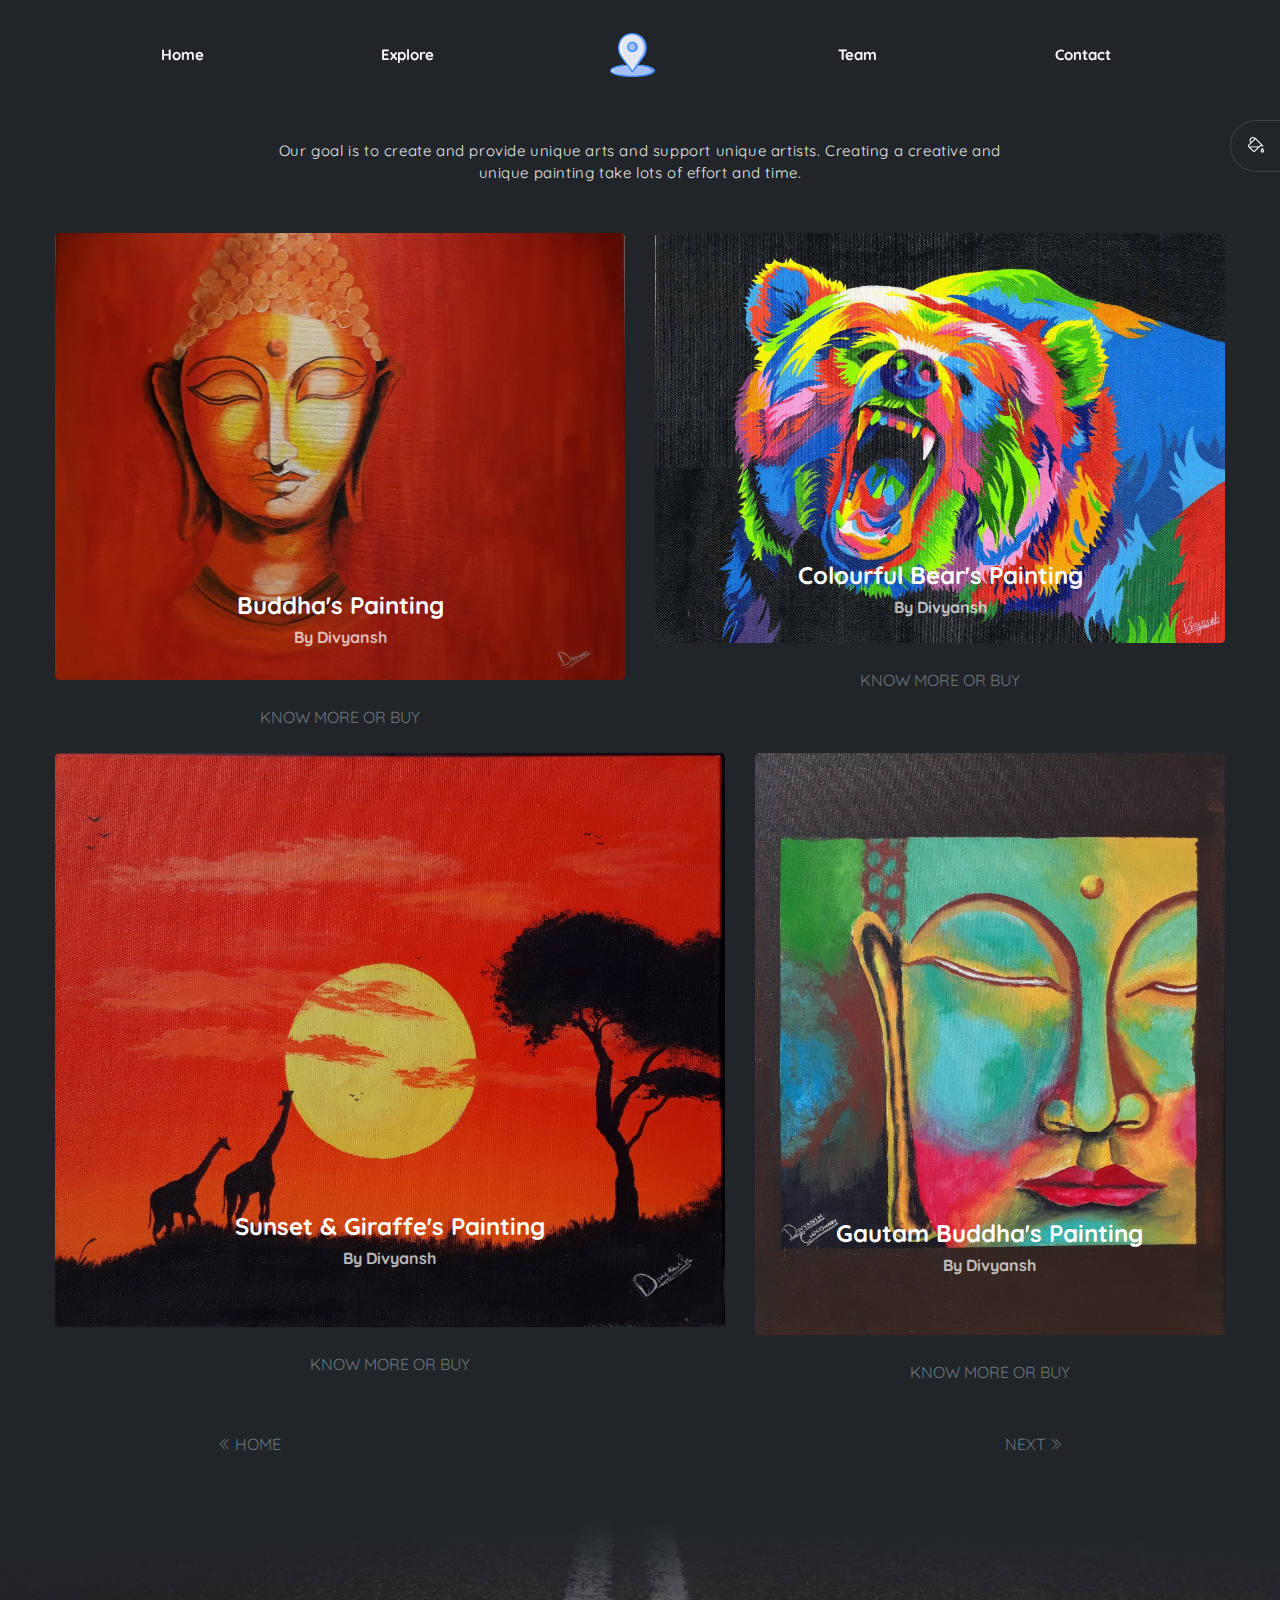
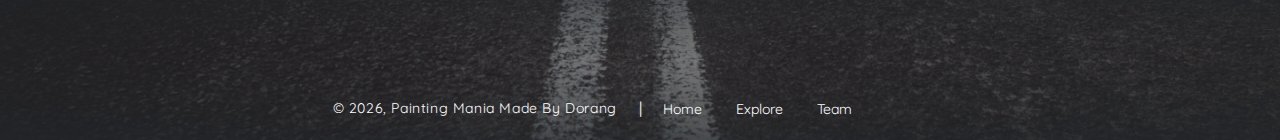
==== paintings/1/index.html @ 94b8e5fb "added paintings" ====
<!DOCTYPE html>
<html lang="en">
<head>
	<meta charset="utf-8">
    <meta name="viewport" content="width=device-width, initial-scale=1, shrink-to-fit=no">
    <meta name="description" content="Painting Mania - Get a different perspective of the world with our paintings.">
    <meta name="author" content="Painting Mania">
    <title>Painting Mania | Home</title>
    <!-- font icons -->
    <link rel="stylesheet" href="/assets/vendors/themify-icons/css/themify-icons.css">

    <!-- Bootstrap + style main styles -->
	<link rel="stylesheet" href="/assets/css/style.css">

</head>
<body data-spy="scroll" data-target=".navbar" data-offset="40" id="home" class="dark-theme">
    
    <!-- page navbar -->
    <nav class="page-navbar" data-spy="affix" data-offset-top="10">
        <ul class="nav-navbar container">
            <li class="nav-item"><a href="/" class="nav-link">Home</a></li>
            <li class="nav-item"><a href="/#explore" class="nav-link">Explore</a></li>
            <li class="nav-item"><a href="https://goo.gl/maps/f38PdqcJ7rp5qx7WA" target="blank" class="nav-link"><img src="/assets/imgs/placeholder.svg" alt="Our Office Location"></a></li>
            <li class="nav-item"><a href="/#team" class="nav-link">Team</a></li>
            <li class="nav-item"><a href="/#contact" class="nav-link">Contact</a></li>
        </ul>
    </nav><!-- end of page navbar -->

    <div class="theme-selector">
        <a href="javascript:void(0)" class="spinner">
            <i class="ti-paint-bucket"></i>
        </a>
        <div class="body">
            <a href="javascript:void(0)" class="light"></a>
            <a href="javascript:void(0)" class="dark"></a>
        </div>
    </div>  

    <!-- page container -->
    <div class="container page-container">
        <div class="col-md-10 col-lg-8 m-auto">
            <h6 class="title mb-4" id="explore" style="margin-top: 10vh;"></h6>
            <p class="mb-5">
                Our goal is to create and provide unique arts and support unique artists. 
                Creating a creative and unique painting take lots of effort and time.
            </p>
        </div>  

        <!-- row -->
        <div class="row mb-4">

            <div class="row mb-4">
                <div class="col-md-6">
                    <a href="javascript:void(0)" class="overlay-img">
                        <img src="/assets/imgs/img-1.jpg" alt="Buddha's painting">  
                        <div class="overlay"></div> 
                        <div class="des">
                            <h1 class="title">Buddha's Painting</h1>
                            <h6 class="subtitle">By Divyansh</p>
                            <p>
                                SIZE: 30 X 24 INCHES <br/>
                                PAINTED ON: CANVAS <br/>
                                PRICE: RS. 10,000 <br/> <br/>
                                Click to the link under the image to buy or know more about this painting on whatsapp. Id of the paintng is "000001". 
                            </p>
                        </div>          
                    </a>
                    <a href="https://wa.me/917999004229?text=Hello%20Painting%20Mania,%20I%20want%20to%20buy%20a%20painting%20with%20the%20id:%20'000001'." target="blank">KNOW MORE OR BUY</a>
                </div>
                <div class="col-md-6">
                    <a href="javascript:void(0)" class="overlay-img">
                        <img src="/assets/painting/17x12.5_inches_colourful_bear_5000.jpg" alt="Colourful Bear's Painting">  
                        <div class="overlay"></div> 
                        <div class="des">
                            <h1 class="title">Colourful Bear's Painting</h1>
                            <h6 class="subtitle">By Divyansh</p>
                            <p>
                                SIZE: 17 X 12.5 INCHES <br/>
                                PAINTED ON: CANVAS <br/>
                                PRICE: RS. 9,000 <br/> <br/>
                                Click to the link under the image to buy or know more about this painting on whatsapp. Id of the paintng is "000004". 
                            </p>
                        </div>          
                    </a>
                    <a href="https://wa.me/917999004229?text=Hello%20Painting%20Mania,%20I%20want%20to%20buy%20a%20painting%20with%20the%20id:%20'000004'." target="blank">KNOW MORE OR BUY</a>
                </div>
            </div>

            <div class="row mb-4">
                <div class="col-md-7">
                    <a href="javascript:void(0)" class="overlay-img">
                        <img src="/assets/painting/12x14_inches_sunset_with_giraffe_2000.jpg" alt="Sunset & Giraffe's painting">  
                        <div class="overlay"></div> 
                        <div class="des">
                            <h1 class="title">Sunset & Giraffe's Painting</h1>
                            <h6 class="subtitle">By Divyansh</p>
                            <p>
                                SIZE: 12 X 14 INCHES <br/>
                                PAINTED ON: CANVAS <br/>
                                PRICE: RS. 5,000 <br/> <br/>
                                Click to the link under the image to buy or know more about this painting on whatsapp. Id of the paintng is "000005". 
                            </p>
                        </div>          
                    </a>
                    <a href="https://wa.me/917999004229?text=Hello%20Painting%20Mania,%20I%20want%20to%20buy%20a%20painting%20with%20the%20id:%20'000005'." target="blank">KNOW MORE OR BUY</a>
                </div>
                <div class="col-md-5">
                    <a href="javascript:void(0)" class="overlay-img">
                        <img src="/assets/painting/18x24_inches_Gautam_Buddha_4500.jpg" alt="Gautam Buddha's Painting">  
                        <div class="overlay"></div> 
                        <div class="des">
                            <h1 class="title">Gautam Buddha's Painting</h1>
                            <h6 class="subtitle">By Divyansh</p>
                            <p>
                                SIZE: 18 X 24 INCHES <br/>
                                PAINTED ON: CANVAS <br/>
                                PRICE: RS. 9,000 <br/> <br/>
                                Click to the link under the image to buy or know more about this painting on whatsapp. Id of the paintng is "000006". 
                            </p>
                        </div>          
                    </a>
                    <a href="https://wa.me/917999004229?text=Hello%20Painting%20Mania,%20I%20want%20to%20buy%20a%20painting%20with%20the%20id:%20'000006'." target="blank">KNOW MORE OR BUY</a>
                </div>
            </div>
            
           

        </div><!-- end of row -->

        <a href="/" style="margin-right: 40vh;"><i class="ti-angle-double-left angle"></i> HOME</a>
        <a href="/paintings/2" style="margin-left: 40vh;">NEXT <i class="ti-angle-double-right angle"></i></a>

    </div> <!-- end of page container -->

    <!--footer & pre footer -->
    <div class="contact-section" id="contact">
        <div class="overlay"></div>
        <!-- container -->
        <div class="container">
            <!-- footer -->
            <footer class="footer">
                <p class="infos">&copy; <script>document.write(new Date().getFullYear())</script>, Painting Mania Made By Dorang</p>       
                <span>|</span>  
                <div class="links">
                    <a href="/">Home</a>
                    <a href="#explore">Explore</a>
                    <a href="#team">Team</a>
                </div>
            </footer><!-- end of footer -->

        </div><!-- end of container -->
    </div><!-- end of pre footer -->

    <!-- core  -->
    <script src="/assets/vendors/jquery/jquery-3.4.1.js"></script>
    <script src="/assets/vendors/bootstrap/bootstrap.bundle.js"></script>

    <!-- bootstrap affix -->
    <script src="/assets/vendors/bootstrap/bootstrap.affix.js"></script>

    <!-- script js -->
    <script src="/assets/js/script.js"></script>

</body>
</html>
---- assets/vendors/themify-icons/css/themify-icons.css ----
@font-face {
	font-family: 'themify';
	src:url("../fonts/themify.eot?-fvbane");
	src:url("../fonts/themify.eot?#iefix-fvbane") format("embedded-opentype"),
		url("../fonts/themify.woff?-fvbane") format("woff"),
		url("../fonts/themify.ttf?-fvbane") format("truetype"),
		url("../fonts/themify.svg?-fvbane#themify") format("svg");
	font-weight: normal;
	font-style: normal;
}

[class^="ti-"], [class*=" ti-"] {
	font-family: 'themify';
	speak: none;
	font-style: normal;
	font-weight: normal;
	font-variant: normal;
	text-transform: none;
	line-height: 1;

	/* Better Font Rendering =========== */
	-webkit-font-smoothing: antialiased;
	-moz-osx-font-smoothing: grayscale;
}

.ti-wand:before {
	content: "\e600";
}
.ti-volume:before {
	content: "\e601";
}
.ti-user:before {
	content: "\e602";
}
.ti-unlock:before {
	content: "\e603";
}
.ti-unlink:before {
	content: "\e604";
}
.ti-trash:before {
	content: "\e605";
}
.ti-thought:before {
	content: "\e606";
}
.ti-target:before {
	content: "\e607";
}
.ti-tag:before {
	content: "\e608";
}
.ti-tablet:before {
	content: "\e609";
}
.ti-star:before {
	content: "\e60a";
}
.ti-spray:before {
	content: "\e60b";
}
.ti-signal:before {
	content: "\e60c";
}
.ti-shopping-cart:before {
	content: "\e60d";
}
.ti-shopping-cart-full:before {
	content: "\e60e";
}
.ti-settings:before {
	content: "\e60f";
}
.ti-search:before {
	content: "\e610";
}
.ti-zoom-in:before {
	content: "\e611";
}
.ti-zoom-out:before {
	content: "\e612";
}
.ti-cut:before {
	content: "\e613";
}
.ti-ruler:before {
	content: "\e614";
}
.ti-ruler-pencil:before {
	content: "\e615";
}
.ti-ruler-alt:before {
	content: "\e616";
}
.ti-bookmark:before {
	content: "\e617";
}
.ti-bookmark-alt:before {
	content: "\e618";
}
.ti-reload:before {
	content: "\e619";
}
.ti-plus:before {
	content: "\e61a";
}
.ti-pin:before {
	content: "\e61b";
}
.ti-pencil:before {
	content: "\e61c";
}
.ti-pencil-alt:before {
	content: "\e61d";
}
.ti-paint-roller:before {
	content: "\e61e";
}
.ti-paint-bucket:before {
	content: "\e61f";
}
.ti-na:before {
	content: "\e620";
}
.ti-mobile:before {
	content: "\e621";
}
.ti-minus:before {
	content: "\e622";
}
.ti-medall:before {
	content: "\e623";
}
.ti-medall-alt:before {
	content: "\e624";
}
.ti-marker:before {
	content: "\e625";
}
.ti-marker-alt:before {
	content: "\e626";
}
.ti-arrow-up:before {
	content: "\e627";
}
.ti-arrow-right:before {
	content: "\e628";
}
.ti-arrow-left:before {
	content: "\e629";
}
.ti-arrow-down:before {
	content: "\e62a";
}
.ti-lock:before {
	content: "\e62b";
}
.ti-location-arrow:before {
	content: "\e62c";
}
.ti-link:before {
	content: "\e62d";
}
.ti-layout:before {
	content: "\e62e";
}
.ti-layers:before {
	content: "\e62f";
}
.ti-layers-alt:before {
	content: "\e630";
}
.ti-key:before {
	content: "\e631";
}
.ti-import:before {
	content: "\e632";
}
.ti-image:before {
	content: "\e633";
}
.ti-heart:before {
	content: "\e634";
}
.ti-heart-broken:before {
	content: "\e635";
}
.ti-hand-stop:before {
	content: "\e636";
}
.ti-hand-open:before {
	content: "\e637";
}
.ti-hand-drag:before {
	content: "\e638";
}
.ti-folder:before {
	content: "\e639";
}
.ti-flag:before {
	content: "\e63a";
}
.ti-flag-alt:before {
	content: "\e63b";
}
.ti-flag-alt-2:before {
	content: "\e63c";
}
.ti-eye:before {
	content: "\e63d";
}
.ti-export:before {
	content: "\e63e";
}
.ti-exchange-vertical:before {
	content: "\e63f";
}
.ti-desktop:before {
	content: "\e640";
}
.ti-cup:before {
	content: "\e641";
}
.ti-crown:before {
	content: "\e642";
}
.ti-comments:before {
	content: "\e643";
}
.ti-comment:before {
	content: "\e644";
}
.ti-comment-alt:before {
	content: "\e645";
}
.ti-close:before {
	content: "\e646";
}
.ti-clip:before {
	content: "\e647";
}
.ti-angle-up:before {
	content: "\e648";
}
.ti-angle-right:before {
	content: "\e649";
}
.ti-angle-left:before {
	content: "\e64a";
}
.ti-angle-down:before {
	content: "\e64b";
}
.ti-check:before {
	content: "\e64c";
}
.ti-check-box:before {
	content: "\e64d";
}
.ti-camera:before {
	content: "\e64e";
}
.ti-announcement:before {
	content: "\e64f";
}
.ti-brush:before {
	content: "\e650";
}
.ti-briefcase:before {
	content: "\e651";
}
.ti-bolt:before {
	content: "\e652";
}
.ti-bolt-alt:before {
	content: "\e653";
}
.ti-blackboard:before {
	content: "\e654";
}
.ti-bag:before {
	content: "\e655";
}
.ti-move:before {
	content: "\e656";
}
.ti-arrows-vertical:before {
	content: "\e657";
}
.ti-arrows-horizontal:before {
	content: "\e658";
}
.ti-fullscreen:before {
	content: "\e659";
}
.ti-arrow-top-right:before {
	content: "\e65a";
}
.ti-arrow-top-left:before {
	content: "\e65b";
}
.ti-arrow-circle-up:before {
	content: "\e65c";
}
.ti-arrow-circle-right:before {
	content: "\e65d";
}
.ti-arrow-circle-left:before {
	content: "\e65e";
}
.ti-arrow-circle-down:before {
	content: "\e65f";
}
.ti-angle-double-up:before {
	content: "\e660";
}
.ti-angle-double-right:before {
	content: "\e661";
}
.ti-angle-double-left:before {
	content: "\e662";
}
.ti-angle-double-down:before {
	content: "\e663";
}
.ti-zip:before {
	content: "\e664";
}
.ti-world:before {
	content: "\e665";
}
.ti-wheelchair:before {
	content: "\e666";
}
.ti-view-list:before {
	content: "\e667";
}
.ti-view-list-alt:before {
	content: "\e668";
}
.ti-view-grid:before {
	content: "\e669";
}
.ti-uppercase:before {
	content: "\e66a";
}
.ti-upload:before {
	content: "\e66b";
}
.ti-underline:before {
	content: "\e66c";
}
.ti-truck:before {
	content: "\e66d";
}
.ti-timer:before {
	content: "\e66e";
}
.ti-ticket:before {
	content: "\e66f";
}
.ti-thumb-up:before {
	content: "\e670";
}
.ti-thumb-down:before {
	content: "\e671";
}
.ti-text:before {
	content: "\e672";
}
.ti-stats-up:before {
	content: "\e673";
}
.ti-stats-down:before {
	content: "\e674";
}
.ti-split-v:before {
	content: "\e675";
}
.ti-split-h:before {
	content: "\e676";
}
.ti-smallcap:before {
	content: "\e677";
}
.ti-shine:before {
	content: "\e678";
}
.ti-shift-right:before {
	content: "\e679";
}
.ti-shift-left:before {
	content: "\e67a";
}
.ti-shield:before {
	content: "\e67b";
}
.ti-notepad:before {
	content: "\e67c";
}
.ti-server:before {
	content: "\e67d";
}
.ti-quote-right:before {
	content: "\e67e";
}
.ti-quote-left:before {
	content: "\e67f";
}
.ti-pulse:before {
	content: "\e680";
}
.ti-printer:before {
	content: "\e681";
}
.ti-power-off:before {
	content: "\e682";
}
.ti-plug:before {
	content: "\e683";
}
.ti-pie-chart:before {
	content: "\e684";
}
.ti-paragraph:before {
	content: "\e685";
}
.ti-panel:before {
	content: "\e686";
}
.ti-package:before {
	content: "\e687";
}
.ti-music:before {
	content: "\e688";
}
.ti-music-alt:before {
	content: "\e689";
}
.ti-mouse:before {
	content: "\e68a";
}
.ti-mouse-alt:before {
	content: "\e68b";
}
.ti-money:before {
	content: "\e68c";
}
.ti-microphone:before {
	content: "\e68d";
}
.ti-menu:before {
	content: "\e68e";
}
.ti-menu-alt:before {
	content: "\e68f";
}
.ti-map:before {
	content: "\e690";
}
.ti-map-alt:before {
	content: "\e691";
}
.ti-loop:before {
	content: "\e692";
}
.ti-location-pin:before {
	content: "\e693";
}
.ti-list:before {
	content: "\e694";
}
.ti-light-bulb:before {
	content: "\e695";
}
.ti-Italic:before {
	content: "\e696";
}
.ti-info:before {
	content: "\e697";
}
.ti-infinite:before {
	content: "\e698";
}
.ti-id-badge:before {
	content: "\e699";
}
.ti-hummer:before {
	content: "\e69a";
}
.ti-home:before {
	content: "\e69b";
}
.ti-help:before {
	content: "\e69c";
}
.ti-headphone:before {
	content: "\e69d";
}
.ti-harddrives:before {
	content: "\e69e";
}
.ti-harddrive:before {
	content: "\e69f";
}
.ti-gift:before {
	content: "\e6a0";
}
.ti-game:before {
	content: "\e6a1";
}
.ti-filter:before {
	content: "\e6a2";
}
.ti-files:before {
	content: "\e6a3";
}
.ti-file:before {
	content: "\e6a4";
}
.ti-eraser:before {
	content: "\e6a5";
}
.ti-envelope:before {
	content: "\e6a6";
}
.ti-download:before {
	content: "\e6a7";
}
.ti-direction:before {
	content: "\e6a8";
}
.ti-direction-alt:before {
	content: "\e6a9";
}
.ti-dashboard:before {
	content: "\e6aa";
}
.ti-control-stop:before {
	content: "\e6ab";
}
.ti-control-shuffle:before {
	content: "\e6ac";
}
.ti-control-play:before {
	content: "\e6ad";
}
.ti-control-pause:before {
	content: "\e6ae";
}
.ti-control-forward:before {
	content: "\e6af";
}
.ti-control-backward:before {
	content: "\e6b0";
}
.ti-cloud:before {
	content: "\e6b1";
}
.ti-cloud-up:before {
	content: "\e6b2";
}
.ti-cloud-down:before {
	content: "\e6b3";
}
.ti-clipboard:before {
	content: "\e6b4";
}
.ti-car:before {
	content: "\e6b5";
}
.ti-calendar:before {
	content: "\e6b6";
}
.ti-book:before {
	content: "\e6b7";
}
.ti-bell:before {
	content: "\e6b8";
}
.ti-basketball:before {
	content: "\e6b9";
}
.ti-bar-chart:before {
	content: "\e6ba";
}
.ti-bar-chart-alt:before {
	content: "\e6bb";
}
.ti-back-right:before {
	content: "\e6bc";
}
.ti-back-left:before {
	content: "\e6bd";
}
.ti-arrows-corner:before {
	content: "\e6be";
}
.ti-archive:before {
	content: "\e6bf";
}
.ti-anchor:before {
	content: "\e6c0";
}
.ti-align-right:before {
	content: "\e6c1";
}
.ti-align-left:before {
	content: "\e6c2";
}
.ti-align-justify:before {
	content: "\e6c3";
}
.ti-align-center:before {
	content: "\e6c4";
}
.ti-alert:before {
	content: "\e6c5";
}
.ti-alarm-clock:before {
	content: "\e6c6";
}
.ti-agenda:before {
	content: "\e6c7";
}
.ti-write:before {
	content: "\e6c8";
}
.ti-window:before {
	content: "\e6c9";
}
.ti-widgetized:before {
	content: "\e6ca";
}
.ti-widget:before {
	content: "\e6cb";
}
.ti-widget-alt:before {
	content: "\e6cc";
}
.ti-wallet:before {
	content: "\e6cd";
}
.ti-video-clapper:before {
	content: "\e6ce";
}
.ti-video-camera:before {
	content: "\e6cf";
}
.ti-vector:before {
	content: "\e6d0";
}
.ti-themify-logo:before {
	content: "\e6d1";
}
.ti-themify-favicon:before {
	content: "\e6d2";
}
.ti-themify-favicon-alt:before {
	content: "\e6d3";
}
.ti-support:before {
	content: "\e6d4";
}
.ti-stamp:before {
	content: "\e6d5";
}
.ti-split-v-alt:before {
	content: "\e6d6";
}
.ti-slice:before {
	content: "\e6d7";
}
.ti-shortcode:before {
	content: "\e6d8";
}
.ti-shift-right-alt:before {
	content: "\e6d9";
}
.ti-shift-left-alt:before {
	content: "\e6da";
}
.ti-ruler-alt-2:before {
	content: "\e6db";
}
.ti-receipt:before {
	content: "\e6dc";
}
.ti-pin2:before {
	content: "\e6dd";
}
.ti-pin-alt:before {
	content: "\e6de";
}
.ti-pencil-alt2:before {
	content: "\e6df";
}
.ti-palette:before {
	content: "\e6e0";
}
.ti-more:before {
	content: "\e6e1";
}
.ti-more-alt:before {
	content: "\e6e2";
}
.ti-microphone-alt:before {
	content: "\e6e3";
}
.ti-magnet:before {
	content: "\e6e4";
}
.ti-line-double:before {
	content: "\e6e5";
}
.ti-line-dotted:before {
	content: "\e6e6";
}
.ti-line-dashed:before {
	content: "\e6e7";
}
.ti-layout-width-full:before {
	content: "\e6e8";
}
.ti-layout-width-default:before {
	content: "\e6e9";
}
.ti-layout-width-default-alt:before {
	content: "\e6ea";
}
.ti-layout-tab:before {
	content: "\e6eb";
}
.ti-layout-tab-window:before {
	content: "\e6ec";
}
.ti-layout-tab-v:before {
	content: "\e6ed";
}
.ti-layout-tab-min:before {
	content: "\e6ee";
}
.ti-layout-slider:before {
	content: "\e6ef";
}
.ti-layout-slider-alt:before {
	content: "\e6f0";
}
.ti-layout-sidebar-right:before {
	content: "\e6f1";
}
.ti-layout-sidebar-none:before {
	content: "\e6f2";
}
.ti-layout-sidebar-left:before {
	content: "\e6f3";
}
.ti-layout-placeholder:before {
	content: "\e6f4";
}
.ti-layout-menu:before {
	content: "\e6f5";
}
.ti-layout-menu-v:before {
	content: "\e6f6";
}
.ti-layout-menu-separated:before {
	content: "\e6f7";
}
.ti-layout-menu-full:before {
	content: "\e6f8";
}
.ti-layout-media-right-alt:before {
	content: "\e6f9";
}
.ti-layout-media-right:before {
	content: "\e6fa";
}
.ti-layout-media-overlay:before {
	content: "\e6fb";
}
.ti-layout-media-overlay-alt:before {
	content: "\e6fc";
}
.ti-layout-media-overlay-alt-2:before {
	content: "\e6fd";
}
.ti-layout-media-left-alt:before {
	content: "\e6fe";
}
.ti-layout-media-left:before {
	content: "\e6ff";
}
.ti-layout-media-center-alt:before {
	content: "\e700";
}
.ti-layout-media-center:before {
	content: "\e701";
}
.ti-layout-list-thumb:before {
	content: "\e702";
}
.ti-layout-list-thumb-alt:before {
	content: "\e703";
}
.ti-layout-list-post:before {
	content: "\e704";
}
.ti-layout-list-large-image:before {
	content: "\e705";
}
.ti-layout-line-solid:before {
	content: "\e706";
}
.ti-layout-grid4:before {
	content: "\e707";
}
.ti-layout-grid3:before {
	content: "\e708";
}
.ti-layout-grid2:before {
	content: "\e709";
}
.ti-layout-grid2-thumb:before {
	content: "\e70a";
}
.ti-layout-cta-right:before {
	content: "\e70b";
}
.ti-layout-cta-left:before {
	content: "\e70c";
}
.ti-layout-cta-center:before {
	content: "\e70d";
}
.ti-layout-cta-btn-right:before {
	content: "\e70e";
}
.ti-layout-cta-btn-left:before {
	content: "\e70f";
}
.ti-layout-column4:before {
	content: "\e710";
}
.ti-layout-column3:before {
	content: "\e711";
}
.ti-layout-column2:before {
	content: "\e712";
}
.ti-layout-accordion-separated:before {
	content: "\e713";
}
.ti-layout-accordion-merged:before {
	content: "\e714";
}
.ti-layout-accordion-list:before {
	content: "\e715";
}
.ti-ink-pen:before {
	content: "\e716";
}
.ti-info-alt:before {
	content: "\e717";
}
.ti-help-alt:before {
	content: "\e718";
}
.ti-headphone-alt:before {
	content: "\e719";
}
.ti-hand-point-up:before {
	content: "\e71a";
}
.ti-hand-point-right:before {
	content: "\e71b";
}
.ti-hand-point-left:before {
	content: "\e71c";
}
.ti-hand-point-down:before {
	content: "\e71d";
}
.ti-gallery:before {
	content: "\e71e";
}
.ti-face-smile:before {
	content: "\e71f";
}
.ti-face-sad:before {
	content: "\e720";
}
.ti-credit-card:before {
	content: "\e721";
}
.ti-control-skip-forward:before {
	content: "\e722";
}
.ti-control-skip-backward:before {
	content: "\e723";
}
.ti-control-record:before {
	content: "\e724";
}
.ti-control-eject:before {
	content: "\e725";
}
.ti-comments-smiley:before {
	content: "\e726";
}
.ti-brush-alt:before {
	content: "\e727";
}
.ti-youtube:before {
	content: "\e728";
}
.ti-vimeo:before {
	content: "\e729";
}
.ti-twitter:before {
	content: "\e72a";
}
.ti-time:before {
	content: "\e72b";
}
.ti-tumblr:before {
	content: "\e72c";
}
.ti-skype:before {
	content: "\e72d";
}
.ti-share:before {
	content: "\e72e";
}
.ti-share-alt:before {
	content: "\e72f";
}
.ti-rocket:before {
	content: "\e730";
}
.ti-pinterest:before {
	content: "\e731";
}
.ti-new-window:before {
	content: "\e732";
}
.ti-microsoft:before {
	content: "\e733";
}
.ti-list-ol:before {
	content: "\e734";
}
.ti-linkedin:before {
	content: "\e735";
}
.ti-layout-sidebar-2:before {
	content: "\e736";
}
.ti-layout-grid4-alt:before {
	content: "\e737";
}
.ti-layout-grid3-alt:before {
	content: "\e738";
}
.ti-layout-grid2-alt:before {
	content: "\e739";
}
.ti-layout-column4-alt:before {
	content: "\e73a";
}
.ti-layout-column3-alt:before {
	content: "\e73b";
}
.ti-layout-column2-alt:before {
	content: "\e73c";
}
.ti-instagram:before {
	content: "\e73d";
}
.ti-google:before {
	content: "\e73e";
}
.ti-github:before {
	content: "\e73f";
}
.ti-flickr:before {
	content: "\e740";
}
.ti-facebook:before {
	content: "\e741";
}
.ti-dropbox:before {
	content: "\e742";
}
.ti-dribbble:before {
	content: "\e743";
}
.ti-apple:before {
	content: "\e744";
}
.ti-android:before {
	content: "\e745";
}
.ti-save:before {
	content: "\e746";
}
.ti-save-alt:before {
	content: "\e747";
}
.ti-yahoo:before {
	content: "\e748";
}
.ti-wordpress:before {
	content: "\e749";
}
.ti-vimeo-alt:before {
	content: "\e74a";
}
.ti-twitter-alt:before {
	content: "\e74b";
}
.ti-tumblr-alt:before {
	content: "\e74c";
}
.ti-trello:before {
	content: "\e74d";
}
.ti-stack-overflow:before {
	content: "\e74e";
}
.ti-soundcloud:before {
	content: "\e74f";
}
.ti-sharethis:before {
	content: "\e750";
}
.ti-sharethis-alt:before {
	content: "\e751";
}
.ti-reddit:before {
	content: "\e752";
}
.ti-pinterest-alt:before {
	content: "\e753";
}
.ti-microsoft-alt:before {
	content: "\e754";
}
.ti-linux:before {
	content: "\e755";
}
.ti-jsfiddle:before {
	content: "\e756";
}
.ti-joomla:before {
	content: "\e757";
}
.ti-html5:before {
	content: "\e758";
}
.ti-flickr-alt:before {
	content: "\e759";
}
.ti-email:before {
	content: "\e75a";
}
.ti-drupal:before {
	content: "\e75b";
}
.ti-dropbox-alt:before {
	content: "\e75c";
}
.ti-css3:before {
	content: "\e75d";
}
.ti-rss:before {
	content: "\e75e";
}
.ti-rss-alt:before {
	content: "\e75f";
}
---- assets/css/style.css ----
@import url("https://fonts.googleapis.com/css?family=Quicksand:300,400,500,700");
:root {
  --blue: #007bff;
  --indigo: #6610f2;
  --purple: #6f42c1;
  --pink: #e83e8c;
  --red: #dc3545;
  --orange: #fd7e14;
  --yellow: #ffc107;
  --green: #28a745;
  --teal: #20c997;
  --cyan: #17a2b8;
  --white: #fff;
  --gray: #6c757d;
  --gray-dark: #343a40;
  --primary: #007bff;
  --secondary: #6c757d;
  --success: #28a745;
  --info: #17a2b8;
  --warning: #ffc107;
  --danger: #dc3545;
  --light: #f8f9fa;
  --dark: #343a40;
  --breakpoint-xs: 0;
  --breakpoint-sm: 576px;
  --breakpoint-md: 768px;
  --breakpoint-lg: 992px;
  --breakpoint-xl: 1200px;
  --font-family-sans-serif: "Quicksand", sans-serif;
  --font-family-monospace: SFMono-Regular, Menlo, Monaco, Consolas, "Liberation Mono", "Courier New", monospace;
}

*,
*::before,
*::after {
  box-sizing: border-box;
  scroll-behavior: smooth;
}

html {
  font-family: sans-serif;
  line-height: 1.15;
  -webkit-text-size-adjust: 100%;
  -webkit-tap-highlight-color: rgba(0, 0, 0, 0);
}

article, aside, figcaption, figure, footer, header, hgroup, main, nav, section {
  display: block;
}

body {
  margin: 0;
  font-family: "Quicksand", sans-serif;
  font-size: 1rem;
  font-weight: 400;
  line-height: 1.5;
  color: #212529;
  text-align: left;
  background-color: #fff;
}

[tabindex="-1"]:focus {
  outline: 0 !important;
}

hr {
  box-sizing: content-box;
  height: 0;
  overflow: visible;
}

h1, h2, h3, h4, h5, h6 {
  margin-top: 0;
  margin-bottom: 0.5rem;
}

p {
  margin-top: 0;
  margin-bottom: 1rem;
}

abbr[title],
abbr[data-original-title] {
  text-decoration: underline;
  -webkit-text-decoration: underline dotted;
          text-decoration: underline dotted;
  cursor: help;
  border-bottom: 0;
  -webkit-text-decoration-skip-ink: none;
          text-decoration-skip-ink: none;
}

address {
  margin-bottom: 1rem;
  font-style: normal;
  line-height: inherit;
}

ol,
ul,
dl {
  margin-top: 0;
  margin-bottom: 1rem;
}

ol ol,
ul ul,
ol ul,
ul ol {
  margin-bottom: 0;
}

dt {
  font-weight: 700;
}

dd {
  margin-bottom: .5rem;
  margin-left: 0;
}

blockquote {
  margin: 0 0 1rem;
}

b,
strong {
  font-weight: bolder;
}

small {
  font-size: 80%;
}

sub,
sup {
  position: relative;
  font-size: 75%;
  line-height: 0;
  vertical-align: baseline;
}

sub {
  bottom: -.25em;
}

sup {
  top: -.5em;
}

a {
  color: #007bff;
  text-decoration: none;
  background-color: transparent;
}

a:hover {
  color: #0056b3;
  text-decoration: none;
}

a:not([href]):not([tabindex]) {
  color: inherit;
  text-decoration: none;
}

a:not([href]):not([tabindex]):hover, a:not([href]):not([tabindex]):focus {
  color: inherit;
  text-decoration: none;
}

a:not([href]):not([tabindex]):focus {
  outline: 0;
}

pre,
code,
kbd,
samp {
  font-family: SFMono-Regular, Menlo, Monaco, Consolas, "Liberation Mono", "Courier New", monospace;
  font-size: 1em;
}

pre {
  margin-top: 0;
  margin-bottom: 1rem;
  overflow: auto;
}

figure {
  margin: 0 0 1rem;
}

img {
  vertical-align: middle;
  border-style: none;
}

svg {
  overflow: hidden;
  vertical-align: middle;
}

table {
  border-collapse: collapse;
}

caption {
  padding-top: 0.75rem;
  padding-bottom: 0.75rem;
  color: #6c757d;
  text-align: left;
  caption-side: bottom;
}

th {
  text-align: inherit;
}

label {
  display: inline-block;
  margin-bottom: 0.5rem;
}

button {
  border-radius: 0;
}

button:focus {
  outline: 1px dotted;
  outline: 5px auto -webkit-focus-ring-color;
}

input,
button,
select,
optgroup,
textarea {
  margin: 0;
  font-family: inherit;
  font-size: inherit;
  line-height: inherit;
}

button,
input {
  overflow: visible;
}

button,
select {
  text-transform: none;
}

select {
  word-wrap: normal;
}

button,
[type="button"],
[type="reset"],
[type="submit"] {
  -webkit-appearance: button;
}

button:not(:disabled),
[type="button"]:not(:disabled),
[type="reset"]:not(:disabled),
[type="submit"]:not(:disabled) {
  cursor: pointer;
}

button::-moz-focus-inner,
[type="button"]::-moz-focus-inner,
[type="reset"]::-moz-focus-inner,
[type="submit"]::-moz-focus-inner {
  padding: 0;
  border-style: none;
}

input[type="radio"],
input[type="checkbox"] {
  box-sizing: border-box;
  padding: 0;
}

input[type="date"],
input[type="time"],
input[type="datetime-local"],
input[type="month"] {
  -webkit-appearance: listbox;
}

textarea {
  overflow: auto;
  resize: vertical;
}

fieldset {
  min-width: 0;
  padding: 0;
  margin: 0;
  border: 0;
}

legend {
  display: block;
  width: 100%;
  max-width: 100%;
  padding: 0;
  margin-bottom: .5rem;
  font-size: 1.5rem;
  line-height: inherit;
  color: inherit;
  white-space: normal;
}

progress {
  vertical-align: baseline;
}

[type="number"]::-webkit-inner-spin-button,
[type="number"]::-webkit-outer-spin-button {
  height: auto;
}

[type="search"] {
  outline-offset: -2px;
  -webkit-appearance: none;
}

[type="search"]::-webkit-search-decoration {
  -webkit-appearance: none;
}

::-webkit-file-upload-button {
  font: inherit;
  -webkit-appearance: button;
}

output {
  display: inline-block;
}

summary {
  display: list-item;
  cursor: pointer;
}

template {
  display: none;
}

[hidden] {
  display: none !important;
}

h1, h2, h3, h4, h5, h6,
.h1, .h2, .h3, .h4, .h5, .h6 {
  margin-bottom: 0.5rem;
  font-weight: 500;
  line-height: 1.2;
}

h1, .h1 {
  font-size: 2.5rem;
}

h2, .h2 {
  font-size: 2rem;
}

h3, .h3 {
  font-size: 1.75rem;
}

h4, .h4 {
  font-size: 1.5rem;
}

h5, .h5 {
  font-size: 1.25rem;
}

h6, .h6 {
  font-size: 1rem;
}

.lead {
  font-size: 1.25rem;
  font-weight: 300;
}

.display-1 {
  font-size: 6rem;
  font-weight: 300;
  line-height: 1.2;
}

.display-2 {
  font-size: 5.5rem;
  font-weight: 300;
  line-height: 1.2;
}

.display-3 {
  font-size: 4.5rem;
  font-weight: 300;
  line-height: 1.2;
}

.display-4 {
  font-size: 3.5rem;
  font-weight: 300;
  line-height: 1.2;
}

hr {
  margin-top: 1rem;
  margin-bottom: 1rem;
  border: 0;
  border-top: 1px solid rgba(0, 0, 0, 0.1);
}

small,
.small {
  font-size: 80%;
  font-weight: 400;
}

mark,
.mark {
  padding: 0.2em;
  background-color: #fcf8e3;
}

.list-unstyled {
  padding-left: 0;
  list-style: none;
}

.list-inline {
  padding-left: 0;
  list-style: none;
}

.list-inline-item {
  display: inline-block;
}

.list-inline-item:not(:last-child) {
  margin-right: 0.5rem;
}

.initialism {
  font-size: 90%;
  text-transform: uppercase;
}

.blockquote {
  margin-bottom: 1rem;
  font-size: 1.25rem;
}

.blockquote-footer {
  display: block;
  font-size: 80%;
  color: #6c757d;
}

.blockquote-footer::before {
  content: "\2014\00A0";
}

.img-fluid {
  max-width: 100%;
  height: auto;
}

.img-thumbnail {
  padding: 0.25rem;
  background-color: #fff;
  border: 1px solid #dee2e6;
  border-radius: 0.25rem;
  max-width: 100%;
  height: auto;
}

.figure {
  display: inline-block;
}

.figure-img {
  margin-bottom: 0.5rem;
  line-height: 1;
}

.figure-caption {
  font-size: 90%;
  color: #6c757d;
}

code {
  font-size: 87.5%;
  color: #e83e8c;
  word-break: break-word;
}

a > code {
  color: inherit;
}

kbd {
  padding: 0.2rem 0.4rem;
  font-size: 87.5%;
  color: #fff;
  background-color: #212529;
  border-radius: 0.2rem;
}

kbd kbd {
  padding: 0;
  font-size: 100%;
  font-weight: 700;
}

pre {
  display: block;
  font-size: 87.5%;
  color: #212529;
}

pre code {
  font-size: inherit;
  color: inherit;
  word-break: normal;
}

.pre-scrollable {
  max-height: 340px;
  overflow-y: scroll;
}

.container {
  width: 100%;
  padding-right: 15px;
  padding-left: 15px;
  margin-right: auto;
  margin-left: auto;
}

@media (min-width: 576px) {
  .container {
    max-width: 540px;
  }
}

@media (min-width: 768px) {
  .container {
    max-width: 720px;
  }
}

@media (min-width: 992px) {
  .container {
    max-width: 960px;
  }
}

@media (min-width: 1200px) {
  .container {
    max-width: 1140px;
  }
}

.container-fluid {
  width: 100%;
  padding-right: 15px;
  padding-left: 15px;
  margin-right: auto;
  margin-left: auto;
}

.row {
  display: -webkit-box;
  display: -webkit-flex;
  display: -ms-flexbox;
  display: flex;
  -webkit-flex-wrap: wrap;
      -ms-flex-wrap: wrap;
          flex-wrap: wrap;
  margin-right: -15px;
  margin-left: -15px;
}

.no-gutters {
  margin-right: 0;
  margin-left: 0;
}

.no-gutters > .col,
.no-gutters > [class*="col-"] {
  padding-right: 0;
  padding-left: 0;
}

.col-1, .col-2, .col-3, .col-4, .col-5, .col-6, .col-7, .col-8, .col-9, .col-10, .col-11, .col-12, .col,
.col-auto, .col-sm-1, .col-sm-2, .col-sm-3, .col-sm-4, .col-sm-5, .col-sm-6, .col-sm-7, .col-sm-8, .col-sm-9, .col-sm-10, .col-sm-11, .col-sm-12, .col-sm,
.col-sm-auto, .col-md-1, .col-md-2, .col-md-3, .col-md-4, .col-md-5, .col-md-6, .col-md-7, .col-md-8, .col-md-9, .col-md-10, .col-md-11, .col-md-12, .col-md,
.col-md-auto, .col-lg-1, .col-lg-2, .col-lg-3, .col-lg-4, .col-lg-5, .col-lg-6, .col-lg-7, .col-lg-8, .col-lg-9, .col-lg-10, .col-lg-11, .col-lg-12, .col-lg,
.col-lg-auto, .col-xl-1, .col-xl-2, .col-xl-3, .col-xl-4, .col-xl-5, .col-xl-6, .col-xl-7, .col-xl-8, .col-xl-9, .col-xl-10, .col-xl-11, .col-xl-12, .col-xl,
.col-xl-auto {
  position: relative;
  width: 100%;
  padding-right: 15px;
  padding-left: 15px;
}

.col {
  -webkit-flex-basis: 0;
      -ms-flex-preferred-size: 0;
          flex-basis: 0;
  -webkit-box-flex: 1;
  -webkit-flex-grow: 1;
      -ms-flex-positive: 1;
          flex-grow: 1;
  max-width: 100%;
}

.col-auto {
  -webkit-box-flex: 0;
  -webkit-flex: 0 0 auto;
      -ms-flex: 0 0 auto;
          flex: 0 0 auto;
  width: auto;
  max-width: 100%;
}

.col-1 {
  -webkit-box-flex: 0;
  -webkit-flex: 0 0 8.33333%;
      -ms-flex: 0 0 8.33333%;
          flex: 0 0 8.33333%;
  max-width: 8.33333%;
}

.col-2 {
  -webkit-box-flex: 0;
  -webkit-flex: 0 0 16.66667%;
      -ms-flex: 0 0 16.66667%;
          flex: 0 0 16.66667%;
  max-width: 16.66667%;
}

.col-3 {
  -webkit-box-flex: 0;
  -webkit-flex: 0 0 25%;
      -ms-flex: 0 0 25%;
          flex: 0 0 25%;
  max-width: 25%;
}

.col-4 {
  -webkit-box-flex: 0;
  -webkit-flex: 0 0 33.33333%;
      -ms-flex: 0 0 33.33333%;
          flex: 0 0 33.33333%;
  max-width: 33.33333%;
}

.col-5 {
  -webkit-box-flex: 0;
  -webkit-flex: 0 0 41.66667%;
      -ms-flex: 0 0 41.66667%;
          flex: 0 0 41.66667%;
  max-width: 41.66667%;
}

.col-6 {
  -webkit-box-flex: 0;
  -webkit-flex: 0 0 50%;
      -ms-flex: 0 0 50%;
          flex: 0 0 50%;
  max-width: 50%;
}

.col-7 {
  -webkit-box-flex: 0;
  -webkit-flex: 0 0 58.33333%;
      -ms-flex: 0 0 58.33333%;
          flex: 0 0 58.33333%;
  max-width: 58.33333%;
}

.col-8 {
  -webkit-box-flex: 0;
  -webkit-flex: 0 0 66.66667%;
      -ms-flex: 0 0 66.66667%;
          flex: 0 0 66.66667%;
  max-width: 66.66667%;
}

.col-9 {
  -webkit-box-flex: 0;
  -webkit-flex: 0 0 75%;
      -ms-flex: 0 0 75%;
          flex: 0 0 75%;
  max-width: 75%;
}

.col-10 {
  -webkit-box-flex: 0;
  -webkit-flex: 0 0 83.33333%;
      -ms-flex: 0 0 83.33333%;
          flex: 0 0 83.33333%;
  max-width: 83.33333%;
}

.col-11 {
  -webkit-box-flex: 0;
  -webkit-flex: 0 0 91.66667%;
      -ms-flex: 0 0 91.66667%;
          flex: 0 0 91.66667%;
  max-width: 91.66667%;
}

.col-12 {
  -webkit-box-flex: 0;
  -webkit-flex: 0 0 100%;
      -ms-flex: 0 0 100%;
          flex: 0 0 100%;
  max-width: 100%;
}

.order-first {
  -webkit-box-ordinal-group: 0;
  -webkit-order: -1;
      -ms-flex-order: -1;
          order: -1;
}

.order-last {
  -webkit-box-ordinal-group: 14;
  -webkit-order: 13;
      -ms-flex-order: 13;
          order: 13;
}

.order-0 {
  -webkit-box-ordinal-group: 1;
  -webkit-order: 0;
      -ms-flex-order: 0;
          order: 0;
}

.order-1 {
  -webkit-box-ordinal-group: 2;
  -webkit-order: 1;
      -ms-flex-order: 1;
          order: 1;
}

.order-2 {
  -webkit-box-ordinal-group: 3;
  -webkit-order: 2;
      -ms-flex-order: 2;
          order: 2;
}

.order-3 {
  -webkit-box-ordinal-group: 4;
  -webkit-order: 3;
      -ms-flex-order: 3;
          order: 3;
}

.order-4 {
  -webkit-box-ordinal-group: 5;
  -webkit-order: 4;
      -ms-flex-order: 4;
          order: 4;
}

.order-5 {
  -webkit-box-ordinal-group: 6;
  -webkit-order: 5;
      -ms-flex-order: 5;
          order: 5;
}

.order-6 {
  -webkit-box-ordinal-group: 7;
  -webkit-order: 6;
      -ms-flex-order: 6;
          order: 6;
}

.order-7 {
  -webkit-box-ordinal-group: 8;
  -webkit-order: 7;
      -ms-flex-order: 7;
          order: 7;
}

.order-8 {
  -webkit-box-ordinal-group: 9;
  -webkit-order: 8;
      -ms-flex-order: 8;
          order: 8;
}

.order-9 {
  -webkit-box-ordinal-group: 10;
  -webkit-order: 9;
      -ms-flex-order: 9;
          order: 9;
}

.order-10 {
  -webkit-box-ordinal-group: 11;
  -webkit-order: 10;
      -ms-flex-order: 10;
          order: 10;
}

.order-11 {
  -webkit-box-ordinal-group: 12;
  -webkit-order: 11;
      -ms-flex-order: 11;
          order: 11;
}

.order-12 {
  -webkit-box-ordinal-group: 13;
  -webkit-order: 12;
      -ms-flex-order: 12;
          order: 12;
}

.offset-1 {
  margin-left: 8.33333%;
}

.offset-2 {
  margin-left: 16.66667%;
}

.offset-3 {
  margin-left: 25%;
}

.offset-4 {
  margin-left: 33.33333%;
}

.offset-5 {
  margin-left: 41.66667%;
}

.offset-6 {
  margin-left: 50%;
}

.offset-7 {
  margin-left: 58.33333%;
}

.offset-8 {
  margin-left: 66.66667%;
}

.offset-9 {
  margin-left: 75%;
}

.offset-10 {
  margin-left: 83.33333%;
}

.offset-11 {
  margin-left: 91.66667%;
}

@media (min-width: 576px) {
  .col-sm {
    -webkit-flex-basis: 0;
        -ms-flex-preferred-size: 0;
            flex-basis: 0;
    -webkit-box-flex: 1;
    -webkit-flex-grow: 1;
        -ms-flex-positive: 1;
            flex-grow: 1;
    max-width: 100%;
  }
  .col-sm-auto {
    -webkit-box-flex: 0;
    -webkit-flex: 0 0 auto;
        -ms-flex: 0 0 auto;
            flex: 0 0 auto;
    width: auto;
    max-width: 100%;
  }
  .col-sm-1 {
    -webkit-box-flex: 0;
    -webkit-flex: 0 0 8.33333%;
        -ms-flex: 0 0 8.33333%;
            flex: 0 0 8.33333%;
    max-width: 8.33333%;
  }
  .col-sm-2 {
    -webkit-box-flex: 0;
    -webkit-flex: 0 0 16.66667%;
        -ms-flex: 0 0 16.66667%;
            flex: 0 0 16.66667%;
    max-width: 16.66667%;
  }
  .col-sm-3 {
    -webkit-box-flex: 0;
    -webkit-flex: 0 0 25%;
        -ms-flex: 0 0 25%;
            flex: 0 0 25%;
    max-width: 25%;
  }
  .col-sm-4 {
    -webkit-box-flex: 0;
    -webkit-flex: 0 0 33.33333%;
        -ms-flex: 0 0 33.33333%;
            flex: 0 0 33.33333%;
    max-width: 33.33333%;
  }
  .col-sm-5 {
    -webkit-box-flex: 0;
    -webkit-flex: 0 0 41.66667%;
        -ms-flex: 0 0 41.66667%;
            flex: 0 0 41.66667%;
    max-width: 41.66667%;
  }
  .col-sm-6 {
    -webkit-box-flex: 0;
    -webkit-flex: 0 0 50%;
        -ms-flex: 0 0 50%;
            flex: 0 0 50%;
    max-width: 50%;
  }
  .col-sm-7 {
    -webkit-box-flex: 0;
    -webkit-flex: 0 0 58.33333%;
        -ms-flex: 0 0 58.33333%;
            flex: 0 0 58.33333%;
    max-width: 58.33333%;
  }
  .col-sm-8 {
    -webkit-box-flex: 0;
    -webkit-flex: 0 0 66.66667%;
        -ms-flex: 0 0 66.66667%;
            flex: 0 0 66.66667%;
    max-width: 66.66667%;
  }
  .col-sm-9 {
    -webkit-box-flex: 0;
    -webkit-flex: 0 0 75%;
        -ms-flex: 0 0 75%;
            flex: 0 0 75%;
    max-width: 75%;
  }
  .col-sm-10 {
    -webkit-box-flex: 0;
    -webkit-flex: 0 0 83.33333%;
        -ms-flex: 0 0 83.33333%;
            flex: 0 0 83.33333%;
    max-width: 83.33333%;
  }
  .col-sm-11 {
    -webkit-box-flex: 0;
    -webkit-flex: 0 0 91.66667%;
        -ms-flex: 0 0 91.66667%;
            flex: 0 0 91.66667%;
    max-width: 91.66667%;
  }
  .col-sm-12 {
    -webkit-box-flex: 0;
    -webkit-flex: 0 0 100%;
        -ms-flex: 0 0 100%;
            flex: 0 0 100%;
    max-width: 100%;
  }
  .order-sm-first {
    -webkit-box-ordinal-group: 0;
    -webkit-order: -1;
        -ms-flex-order: -1;
            order: -1;
  }
  .order-sm-last {
    -webkit-box-ordinal-group: 14;
    -webkit-order: 13;
        -ms-flex-order: 13;
            order: 13;
  }
  .order-sm-0 {
    -webkit-box-ordinal-group: 1;
    -webkit-order: 0;
        -ms-flex-order: 0;
            order: 0;
  }
  .order-sm-1 {
    -webkit-box-ordinal-group: 2;
    -webkit-order: 1;
        -ms-flex-order: 1;
            order: 1;
  }
  .order-sm-2 {
    -webkit-box-ordinal-group: 3;
    -webkit-order: 2;
        -ms-flex-order: 2;
            order: 2;
  }
  .order-sm-3 {
    -webkit-box-ordinal-group: 4;
    -webkit-order: 3;
        -ms-flex-order: 3;
            order: 3;
  }
  .order-sm-4 {
    -webkit-box-ordinal-group: 5;
    -webkit-order: 4;
        -ms-flex-order: 4;
            order: 4;
  }
  .order-sm-5 {
    -webkit-box-ordinal-group: 6;
    -webkit-order: 5;
        -ms-flex-order: 5;
            order: 5;
  }
  .order-sm-6 {
    -webkit-box-ordinal-group: 7;
    -webkit-order: 6;
        -ms-flex-order: 6;
            order: 6;
  }
  .order-sm-7 {
    -webkit-box-ordinal-group: 8;
    -webkit-order: 7;
        -ms-flex-order: 7;
            order: 7;
  }
  .order-sm-8 {
    -webkit-box-ordinal-group: 9;
    -webkit-order: 8;
        -ms-flex-order: 8;
            order: 8;
  }
  .order-sm-9 {
    -webkit-box-ordinal-group: 10;
    -webkit-order: 9;
        -ms-flex-order: 9;
            order: 9;
  }
  .order-sm-10 {
    -webkit-box-ordinal-group: 11;
    -webkit-order: 10;
        -ms-flex-order: 10;
            order: 10;
  }
  .order-sm-11 {
    -webkit-box-ordinal-group: 12;
    -webkit-order: 11;
        -ms-flex-order: 11;
            order: 11;
  }
  .order-sm-12 {
    -webkit-box-ordinal-group: 13;
    -webkit-order: 12;
        -ms-flex-order: 12;
            order: 12;
  }
  .offset-sm-0 {
    margin-left: 0;
  }
  .offset-sm-1 {
    margin-left: 8.33333%;
  }
  .offset-sm-2 {
    margin-left: 16.66667%;
  }
  .offset-sm-3 {
    margin-left: 25%;
  }
  .offset-sm-4 {
    margin-left: 33.33333%;
  }
  .offset-sm-5 {
    margin-left: 41.66667%;
  }
  .offset-sm-6 {
    margin-left: 50%;
  }
  .offset-sm-7 {
    margin-left: 58.33333%;
  }
  .offset-sm-8 {
    margin-left: 66.66667%;
  }
  .offset-sm-9 {
    margin-left: 75%;
  }
  .offset-sm-10 {
    margin-left: 83.33333%;
  }
  .offset-sm-11 {
    margin-left: 91.66667%;
  }
}

@media (min-width: 768px) {
  .col-md {
    -webkit-flex-basis: 0;
        -ms-flex-preferred-size: 0;
            flex-basis: 0;
    -webkit-box-flex: 1;
    -webkit-flex-grow: 1;
        -ms-flex-positive: 1;
            flex-grow: 1;
    max-width: 100%;
  }
  .col-md-auto {
    -webkit-box-flex: 0;
    -webkit-flex: 0 0 auto;
        -ms-flex: 0 0 auto;
            flex: 0 0 auto;
    width: auto;
    max-width: 100%;
  }
  .col-md-1 {
    -webkit-box-flex: 0;
    -webkit-flex: 0 0 8.33333%;
        -ms-flex: 0 0 8.33333%;
            flex: 0 0 8.33333%;
    max-width: 8.33333%;
  }
  .col-md-2 {
    -webkit-box-flex: 0;
    -webkit-flex: 0 0 16.66667%;
        -ms-flex: 0 0 16.66667%;
            flex: 0 0 16.66667%;
    max-width: 16.66667%;
  }
  .col-md-3 {
    -webkit-box-flex: 0;
    -webkit-flex: 0 0 25%;
        -ms-flex: 0 0 25%;
            flex: 0 0 25%;
    max-width: 25%;
  }
  .col-md-4 {
    -webkit-box-flex: 0;
    -webkit-flex: 0 0 33.33333%;
        -ms-flex: 0 0 33.33333%;
            flex: 0 0 33.33333%;
    max-width: 33.33333%;
  }
  .col-md-5 {
    -webkit-box-flex: 0;
    -webkit-flex: 0 0 41.66667%;
        -ms-flex: 0 0 41.66667%;
            flex: 0 0 41.66667%;
    max-width: 41.66667%;
  }
  .col-md-6 {
    -webkit-box-flex: 0;
    -webkit-flex: 0 0 50%;
        -ms-flex: 0 0 50%;
            flex: 0 0 50%;
    max-width: 50%;
  }
  .col-md-7 {
    -webkit-box-flex: 0;
    -webkit-flex: 0 0 58.33333%;
        -ms-flex: 0 0 58.33333%;
            flex: 0 0 58.33333%;
    max-width: 58.33333%;
  }
  .col-md-8 {
    -webkit-box-flex: 0;
    -webkit-flex: 0 0 66.66667%;
        -ms-flex: 0 0 66.66667%;
            flex: 0 0 66.66667%;
    max-width: 66.66667%;
  }
  .col-md-9 {
    -webkit-box-flex: 0;
    -webkit-flex: 0 0 75%;
        -ms-flex: 0 0 75%;
            flex: 0 0 75%;
    max-width: 75%;
  }
  .col-md-10 {
    -webkit-box-flex: 0;
    -webkit-flex: 0 0 83.33333%;
        -ms-flex: 0 0 83.33333%;
            flex: 0 0 83.33333%;
    max-width: 83.33333%;
  }
  .col-md-11 {
    -webkit-box-flex: 0;
    -webkit-flex: 0 0 91.66667%;
        -ms-flex: 0 0 91.66667%;
            flex: 0 0 91.66667%;
    max-width: 91.66667%;
  }
  .col-md-12 {
    -webkit-box-flex: 0;
    -webkit-flex: 0 0 100%;
        -ms-flex: 0 0 100%;
            flex: 0 0 100%;
    max-width: 100%;
  }
  .order-md-first {
    -webkit-box-ordinal-group: 0;
    -webkit-order: -1;
        -ms-flex-order: -1;
            order: -1;
  }
  .order-md-last {
    -webkit-box-ordinal-group: 14;
    -webkit-order: 13;
        -ms-flex-order: 13;
            order: 13;
  }
  .order-md-0 {
    -webkit-box-ordinal-group: 1;
    -webkit-order: 0;
        -ms-flex-order: 0;
            order: 0;
  }
  .order-md-1 {
    -webkit-box-ordinal-group: 2;
    -webkit-order: 1;
        -ms-flex-order: 1;
            order: 1;
  }
  .order-md-2 {
    -webkit-box-ordinal-group: 3;
    -webkit-order: 2;
        -ms-flex-order: 2;
            order: 2;
  }
  .order-md-3 {
    -webkit-box-ordinal-group: 4;
    -webkit-order: 3;
        -ms-flex-order: 3;
            order: 3;
  }
  .order-md-4 {
    -webkit-box-ordinal-group: 5;
    -webkit-order: 4;
        -ms-flex-order: 4;
            order: 4;
  }
  .order-md-5 {
    -webkit-box-ordinal-group: 6;
    -webkit-order: 5;
        -ms-flex-order: 5;
            order: 5;
  }
  .order-md-6 {
    -webkit-box-ordinal-group: 7;
    -webkit-order: 6;
        -ms-flex-order: 6;
            order: 6;
  }
  .order-md-7 {
    -webkit-box-ordinal-group: 8;
    -webkit-order: 7;
        -ms-flex-order: 7;
            order: 7;
  }
  .order-md-8 {
    -webkit-box-ordinal-group: 9;
    -webkit-order: 8;
        -ms-flex-order: 8;
            order: 8;
  }
  .order-md-9 {
    -webkit-box-ordinal-group: 10;
    -webkit-order: 9;
        -ms-flex-order: 9;
            order: 9;
  }
  .order-md-10 {
    -webkit-box-ordinal-group: 11;
    -webkit-order: 10;
        -ms-flex-order: 10;
            order: 10;
  }
  .order-md-11 {
    -webkit-box-ordinal-group: 12;
    -webkit-order: 11;
        -ms-flex-order: 11;
            order: 11;
  }
  .order-md-12 {
    -webkit-box-ordinal-group: 13;
    -webkit-order: 12;
        -ms-flex-order: 12;
            order: 12;
  }
  .offset-md-0 {
    margin-left: 0;
  }
  .offset-md-1 {
    margin-left: 8.33333%;
  }
  .offset-md-2 {
    margin-left: 16.66667%;
  }
  .offset-md-3 {
    margin-left: 25%;
  }
  .offset-md-4 {
    margin-left: 33.33333%;
  }
  .offset-md-5 {
    margin-left: 41.66667%;
  }
  .offset-md-6 {
    margin-left: 50%;
  }
  .offset-md-7 {
    margin-left: 58.33333%;
  }
  .offset-md-8 {
    margin-left: 66.66667%;
  }
  .offset-md-9 {
    margin-left: 75%;
  }
  .offset-md-10 {
    margin-left: 83.33333%;
  }
  .offset-md-11 {
    margin-left: 91.66667%;
  }
}

@media (min-width: 992px) {
  .col-lg {
    -webkit-flex-basis: 0;
        -ms-flex-preferred-size: 0;
            flex-basis: 0;
    -webkit-box-flex: 1;
    -webkit-flex-grow: 1;
        -ms-flex-positive: 1;
            flex-grow: 1;
    max-width: 100%;
  }
  .col-lg-auto {
    -webkit-box-flex: 0;
    -webkit-flex: 0 0 auto;
        -ms-flex: 0 0 auto;
            flex: 0 0 auto;
    width: auto;
    max-width: 100%;
  }
  .col-lg-1 {
    -webkit-box-flex: 0;
    -webkit-flex: 0 0 8.33333%;
        -ms-flex: 0 0 8.33333%;
            flex: 0 0 8.33333%;
    max-width: 8.33333%;
  }
  .col-lg-2 {
    -webkit-box-flex: 0;
    -webkit-flex: 0 0 16.66667%;
        -ms-flex: 0 0 16.66667%;
            flex: 0 0 16.66667%;
    max-width: 16.66667%;
  }
  .col-lg-3 {
    -webkit-box-flex: 0;
    -webkit-flex: 0 0 25%;
        -ms-flex: 0 0 25%;
            flex: 0 0 25%;
    max-width: 25%;
  }
  .col-lg-4 {
    -webkit-box-flex: 0;
    -webkit-flex: 0 0 33.33333%;
        -ms-flex: 0 0 33.33333%;
            flex: 0 0 33.33333%;
    max-width: 33.33333%;
  }
  .col-lg-5 {
    -webkit-box-flex: 0;
    -webkit-flex: 0 0 41.66667%;
        -ms-flex: 0 0 41.66667%;
            flex: 0 0 41.66667%;
    max-width: 41.66667%;
  }
  .col-lg-6 {
    -webkit-box-flex: 0;
    -webkit-flex: 0 0 50%;
        -ms-flex: 0 0 50%;
            flex: 0 0 50%;
    max-width: 50%;
  }
  .col-lg-7 {
    -webkit-box-flex: 0;
    -webkit-flex: 0 0 58.33333%;
        -ms-flex: 0 0 58.33333%;
            flex: 0 0 58.33333%;
    max-width: 58.33333%;
  }
  .col-lg-8 {
    -webkit-box-flex: 0;
    -webkit-flex: 0 0 66.66667%;
        -ms-flex: 0 0 66.66667%;
            flex: 0 0 66.66667%;
    max-width: 66.66667%;
  }
  .col-lg-9 {
    -webkit-box-flex: 0;
    -webkit-flex: 0 0 75%;
        -ms-flex: 0 0 75%;
            flex: 0 0 75%;
    max-width: 75%;
  }
  .col-lg-10 {
    -webkit-box-flex: 0;
    -webkit-flex: 0 0 83.33333%;
        -ms-flex: 0 0 83.33333%;
            flex: 0 0 83.33333%;
    max-width: 83.33333%;
  }
  .col-lg-11 {
    -webkit-box-flex: 0;
    -webkit-flex: 0 0 91.66667%;
        -ms-flex: 0 0 91.66667%;
            flex: 0 0 91.66667%;
    max-width: 91.66667%;
  }
  .col-lg-12 {
    -webkit-box-flex: 0;
    -webkit-flex: 0 0 100%;
        -ms-flex: 0 0 100%;
            flex: 0 0 100%;
    max-width: 100%;
  }
  .order-lg-first {
    -webkit-box-ordinal-group: 0;
    -webkit-order: -1;
        -ms-flex-order: -1;
            order: -1;
  }
  .order-lg-last {
    -webkit-box-ordinal-group: 14;
    -webkit-order: 13;
        -ms-flex-order: 13;
            order: 13;
  }
  .order-lg-0 {
    -webkit-box-ordinal-group: 1;
    -webkit-order: 0;
        -ms-flex-order: 0;
            order: 0;
  }
  .order-lg-1 {
    -webkit-box-ordinal-group: 2;
    -webkit-order: 1;
        -ms-flex-order: 1;
            order: 1;
  }
  .order-lg-2 {
    -webkit-box-ordinal-group: 3;
    -webkit-order: 2;
        -ms-flex-order: 2;
            order: 2;
  }
  .order-lg-3 {
    -webkit-box-ordinal-group: 4;
    -webkit-order: 3;
        -ms-flex-order: 3;
            order: 3;
  }
  .order-lg-4 {
    -webkit-box-ordinal-group: 5;
    -webkit-order: 4;
        -ms-flex-order: 4;
            order: 4;
  }
  .order-lg-5 {
    -webkit-box-ordinal-group: 6;
    -webkit-order: 5;
        -ms-flex-order: 5;
            order: 5;
  }
  .order-lg-6 {
    -webkit-box-ordinal-group: 7;
    -webkit-order: 6;
        -ms-flex-order: 6;
            order: 6;
  }
  .order-lg-7 {
    -webkit-box-ordinal-group: 8;
    -webkit-order: 7;
        -ms-flex-order: 7;
            order: 7;
  }
  .order-lg-8 {
    -webkit-box-ordinal-group: 9;
    -webkit-order: 8;
        -ms-flex-order: 8;
            order: 8;
  }
  .order-lg-9 {
    -webkit-box-ordinal-group: 10;
    -webkit-order: 9;
        -ms-flex-order: 9;
            order: 9;
  }
  .order-lg-10 {
    -webkit-box-ordinal-group: 11;
    -webkit-order: 10;
        -ms-flex-order: 10;
            order: 10;
  }
  .order-lg-11 {
    -webkit-box-ordinal-group: 12;
    -webkit-order: 11;
        -ms-flex-order: 11;
            order: 11;
  }
  .order-lg-12 {
    -webkit-box-ordinal-group: 13;
    -webkit-order: 12;
        -ms-flex-order: 12;
            order: 12;
  }
  .offset-lg-0 {
    margin-left: 0;
  }
  .offset-lg-1 {
    margin-left: 8.33333%;
  }
  .offset-lg-2 {
    margin-left: 16.66667%;
  }
  .offset-lg-3 {
    margin-left: 25%;
  }
  .offset-lg-4 {
    margin-left: 33.33333%;
  }
  .offset-lg-5 {
    margin-left: 41.66667%;
  }
  .offset-lg-6 {
    margin-left: 50%;
  }
  .offset-lg-7 {
    margin-left: 58.33333%;
  }
  .offset-lg-8 {
    margin-left: 66.66667%;
  }
  .offset-lg-9 {
    margin-left: 75%;
  }
  .offset-lg-10 {
    margin-left: 83.33333%;
  }
  .offset-lg-11 {
    margin-left: 91.66667%;
  }
}

@media (min-width: 1200px) {
  .col-xl {
    -webkit-flex-basis: 0;
        -ms-flex-preferred-size: 0;
            flex-basis: 0;
    -webkit-box-flex: 1;
    -webkit-flex-grow: 1;
        -ms-flex-positive: 1;
            flex-grow: 1;
    max-width: 100%;
  }
  .col-xl-auto {
    -webkit-box-flex: 0;
    -webkit-flex: 0 0 auto;
        -ms-flex: 0 0 auto;
            flex: 0 0 auto;
    width: auto;
    max-width: 100%;
  }
  .col-xl-1 {
    -webkit-box-flex: 0;
    -webkit-flex: 0 0 8.33333%;
        -ms-flex: 0 0 8.33333%;
            flex: 0 0 8.33333%;
    max-width: 8.33333%;
  }
  .col-xl-2 {
    -webkit-box-flex: 0;
    -webkit-flex: 0 0 16.66667%;
        -ms-flex: 0 0 16.66667%;
            flex: 0 0 16.66667%;
    max-width: 16.66667%;
  }
  .col-xl-3 {
    -webkit-box-flex: 0;
    -webkit-flex: 0 0 25%;
        -ms-flex: 0 0 25%;
            flex: 0 0 25%;
    max-width: 25%;
  }
  .col-xl-4 {
    -webkit-box-flex: 0;
    -webkit-flex: 0 0 33.33333%;
        -ms-flex: 0 0 33.33333%;
            flex: 0 0 33.33333%;
    max-width: 33.33333%;
  }
  .col-xl-5 {
    -webkit-box-flex: 0;
    -webkit-flex: 0 0 41.66667%;
        -ms-flex: 0 0 41.66667%;
            flex: 0 0 41.66667%;
    max-width: 41.66667%;
  }
  .col-xl-6 {
    -webkit-box-flex: 0;
    -webkit-flex: 0 0 50%;
        -ms-flex: 0 0 50%;
            flex: 0 0 50%;
    max-width: 50%;
  }
  .col-xl-7 {
    -webkit-box-flex: 0;
    -webkit-flex: 0 0 58.33333%;
        -ms-flex: 0 0 58.33333%;
            flex: 0 0 58.33333%;
    max-width: 58.33333%;
  }
  .col-xl-8 {
    -webkit-box-flex: 0;
    -webkit-flex: 0 0 66.66667%;
        -ms-flex: 0 0 66.66667%;
            flex: 0 0 66.66667%;
    max-width: 66.66667%;
  }
  .col-xl-9 {
    -webkit-box-flex: 0;
    -webkit-flex: 0 0 75%;
        -ms-flex: 0 0 75%;
            flex: 0 0 75%;
    max-width: 75%;
  }
  .col-xl-10 {
    -webkit-box-flex: 0;
    -webkit-flex: 0 0 83.33333%;
        -ms-flex: 0 0 83.33333%;
            flex: 0 0 83.33333%;
    max-width: 83.33333%;
  }
  .col-xl-11 {
    -webkit-box-flex: 0;
    -webkit-flex: 0 0 91.66667%;
        -ms-flex: 0 0 91.66667%;
            flex: 0 0 91.66667%;
    max-width: 91.66667%;
  }
  .col-xl-12 {
    -webkit-box-flex: 0;
    -webkit-flex: 0 0 100%;
        -ms-flex: 0 0 100%;
            flex: 0 0 100%;
    max-width: 100%;
  }
  .order-xl-first {
    -webkit-box-ordinal-group: 0;
    -webkit-order: -1;
        -ms-flex-order: -1;
            order: -1;
  }
  .order-xl-last {
    -webkit-box-ordinal-group: 14;
    -webkit-order: 13;
        -ms-flex-order: 13;
            order: 13;
  }
  .order-xl-0 {
    -webkit-box-ordinal-group: 1;
    -webkit-order: 0;
        -ms-flex-order: 0;
            order: 0;
  }
  .order-xl-1 {
    -webkit-box-ordinal-group: 2;
    -webkit-order: 1;
        -ms-flex-order: 1;
            order: 1;
  }
  .order-xl-2 {
    -webkit-box-ordinal-group: 3;
    -webkit-order: 2;
        -ms-flex-order: 2;
            order: 2;
  }
  .order-xl-3 {
    -webkit-box-ordinal-group: 4;
    -webkit-order: 3;
        -ms-flex-order: 3;
            order: 3;
  }
  .order-xl-4 {
    -webkit-box-ordinal-group: 5;
    -webkit-order: 4;
        -ms-flex-order: 4;
            order: 4;
  }
  .order-xl-5 {
    -webkit-box-ordinal-group: 6;
    -webkit-order: 5;
        -ms-flex-order: 5;
            order: 5;
  }
  .order-xl-6 {
    -webkit-box-ordinal-group: 7;
    -webkit-order: 6;
        -ms-flex-order: 6;
            order: 6;
  }
  .order-xl-7 {
    -webkit-box-ordinal-group: 8;
    -webkit-order: 7;
        -ms-flex-order: 7;
            order: 7;
  }
  .order-xl-8 {
    -webkit-box-ordinal-group: 9;
    -webkit-order: 8;
        -ms-flex-order: 8;
            order: 8;
  }
  .order-xl-9 {
    -webkit-box-ordinal-group: 10;
    -webkit-order: 9;
        -ms-flex-order: 9;
            order: 9;
  }
  .order-xl-10 {
    -webkit-box-ordinal-group: 11;
    -webkit-order: 10;
        -ms-flex-order: 10;
            order: 10;
  }
  .order-xl-11 {
    -webkit-box-ordinal-group: 12;
    -webkit-order: 11;
        -ms-flex-order: 11;
            order: 11;
  }
  .order-xl-12 {
    -webkit-box-ordinal-group: 13;
    -webkit-order: 12;
        -ms-flex-order: 12;
            order: 12;
  }
  .offset-xl-0 {
    margin-left: 0;
  }
  .offset-xl-1 {
    margin-left: 8.33333%;
  }
  .offset-xl-2 {
    margin-left: 16.66667%;
  }
  .offset-xl-3 {
    margin-left: 25%;
  }
  .offset-xl-4 {
    margin-left: 33.33333%;
  }
  .offset-xl-5 {
    margin-left: 41.66667%;
  }
  .offset-xl-6 {
    margin-left: 50%;
  }
  .offset-xl-7 {
    margin-left: 58.33333%;
  }
  .offset-xl-8 {
    margin-left: 66.66667%;
  }
  .offset-xl-9 {
    margin-left: 75%;
  }
  .offset-xl-10 {
    margin-left: 83.33333%;
  }
  .offset-xl-11 {
    margin-left: 91.66667%;
  }
}

.table {
  width: 100%;
  margin-bottom: 1rem;
  color: #212529;
}

.table th,
.table td {
  padding: 0.75rem;
  vertical-align: top;
  border-top: 1px solid #dee2e6;
}

.table thead th {
  vertical-align: bottom;
  border-bottom: 2px solid #dee2e6;
}

.table tbody + tbody {
  border-top: 2px solid #dee2e6;
}

.table-sm th,
.table-sm td {
  padding: 0.3rem;
}

.table-bordered {
  border: 1px solid #dee2e6;
}

.table-bordered th,
.table-bordered td {
  border: 1px solid #dee2e6;
}

.table-bordered thead th,
.table-bordered thead td {
  border-bottom-width: 2px;
}

.table-borderless th,
.table-borderless td,
.table-borderless thead th,
.table-borderless tbody + tbody {
  border: 0;
}

.table-striped tbody tr:nth-of-type(odd) {
  background-color: rgba(0, 0, 0, 0.05);
}

.table-hover tbody tr:hover {
  color: #212529;
  background-color: rgba(0, 0, 0, 0.075);
}

.table-primary,
.table-primary > th,
.table-primary > td {
  background-color: #b8daff;
}

.table-primary th,
.table-primary td,
.table-primary thead th,
.table-primary tbody + tbody {
  border-color: #7abaff;
}

.table-hover .table-primary:hover {
  background-color: #9fcdff;
}

.table-hover .table-primary:hover > td,
.table-hover .table-primary:hover > th {
  background-color: #9fcdff;
}

.table-secondary,
.table-secondary > th,
.table-secondary > td {
  background-color: #d6d8db;
}

.table-secondary th,
.table-secondary td,
.table-secondary thead th,
.table-secondary tbody + tbody {
  border-color: #b3b7bb;
}

.table-hover .table-secondary:hover {
  background-color: #c8cbcf;
}

.table-hover .table-secondary:hover > td,
.table-hover .table-secondary:hover > th {
  background-color: #c8cbcf;
}

.table-success,
.table-success > th,
.table-success > td {
  background-color: #c3e6cb;
}

.table-success th,
.table-success td,
.table-success thead th,
.table-success tbody + tbody {
  border-color: #8fd19e;
}

.table-hover .table-success:hover {
  background-color: #b1dfbb;
}

.table-hover .table-success:hover > td,
.table-hover .table-success:hover > th {
  background-color: #b1dfbb;
}

.table-info,
.table-info > th,
.table-info > td {
  background-color: #bee5eb;
}

.table-info th,
.table-info td,
.table-info thead th,
.table-info tbody + tbody {
  border-color: #86cfda;
}

.table-hover .table-info:hover {
  background-color: #abdde5;
}

.table-hover .table-info:hover > td,
.table-hover .table-info:hover > th {
  background-color: #abdde5;
}

.table-warning,
.table-warning > th,
.table-warning > td {
  background-color: #ffeeba;
}

.table-warning th,
.table-warning td,
.table-warning thead th,
.table-warning tbody + tbody {
  border-color: #ffdf7e;
}

.table-hover .table-warning:hover {
  background-color: #ffe8a1;
}

.table-hover .table-warning:hover > td,
.table-hover .table-warning:hover > th {
  background-color: #ffe8a1;
}

.table-danger,
.table-danger > th,
.table-danger > td {
  background-color: #f5c6cb;
}

.table-danger th,
.table-danger td,
.table-danger thead th,
.table-danger tbody + tbody {
  border-color: #ed969e;
}

.table-hover .table-danger:hover {
  background-color: #f1b0b7;
}

.table-hover .table-danger:hover > td,
.table-hover .table-danger:hover > th {
  background-color: #f1b0b7;
}

.table-light,
.table-light > th,
.table-light > td {
  background-color: #fdfdfe;
}

.table-light th,
.table-light td,
.table-light thead th,
.table-light tbody + tbody {
  border-color: #fbfcfc;
}

.table-hover .table-light:hover {
  background-color: #ececf6;
}

.table-hover .table-light:hover > td,
.table-hover .table-light:hover > th {
  background-color: #ececf6;
}

.table-dark,
.table-dark > th,
.table-dark > td {
  background-color: #c6c8ca;
}

.table-dark th,
.table-dark td,
.table-dark thead th,
.table-dark tbody + tbody {
  border-color: #95999c;
}

.table-hover .table-dark:hover {
  background-color: #b9bbbe;
}

.table-hover .table-dark:hover > td,
.table-hover .table-dark:hover > th {
  background-color: #b9bbbe;
}

.table-active,
.table-active > th,
.table-active > td {
  background-color: rgba(0, 0, 0, 0.075);
}

.table-hover .table-active:hover {
  background-color: rgba(0, 0, 0, 0.075);
}

.table-hover .table-active:hover > td,
.table-hover .table-active:hover > th {
  background-color: rgba(0, 0, 0, 0.075);
}

.table .thead-dark th {
  color: #fff;
  background-color: #343a40;
  border-color: #454d55;
}

.table .thead-light th {
  color: #495057;
  background-color: #e9ecef;
  border-color: #dee2e6;
}

.table-dark {
  color: #fff;
  background-color: #343a40;
}

.table-dark th,
.table-dark td,
.table-dark thead th {
  border-color: #454d55;
}

.table-dark.table-bordered {
  border: 0;
}

.table-dark.table-striped tbody tr:nth-of-type(odd) {
  background-color: rgba(255, 255, 255, 0.05);
}

.table-dark.table-hover tbody tr:hover {
  color: #fff;
  background-color: rgba(255, 255, 255, 0.075);
}

@media (max-width: 575.98px) {
  .table-responsive-sm {
    display: block;
    width: 100%;
    overflow-x: auto;
    -webkit-overflow-scrolling: touch;
  }
  .table-responsive-sm > .table-bordered {
    border: 0;
  }
}

@media (max-width: 767.98px) {
  .table-responsive-md {
    display: block;
    width: 100%;
    overflow-x: auto;
    -webkit-overflow-scrolling: touch;
  }
  .table-responsive-md > .table-bordered {
    border: 0;
  }
}

@media (max-width: 991.98px) {
  .table-responsive-lg {
    display: block;
    width: 100%;
    overflow-x: auto;
    -webkit-overflow-scrolling: touch;
  }
  .table-responsive-lg > .table-bordered {
    border: 0;
  }
}

@media (max-width: 1199.98px) {
  .table-responsive-xl {
    display: block;
    width: 100%;
    overflow-x: auto;
    -webkit-overflow-scrolling: touch;
  }
  .table-responsive-xl > .table-bordered {
    border: 0;
  }
}

.table-responsive {
  display: block;
  width: 100%;
  overflow-x: auto;
  -webkit-overflow-scrolling: touch;
}

.table-responsive > .table-bordered {
  border: 0;
}

.form-control {
  display: block;
  width: 100%;
  height: calc(1.5em + 0.75rem + 2px);
  padding: 0.375rem 0.75rem;
  font-size: 1rem;
  font-weight: 400;
  line-height: 1.5;
  color: #495057;
  background-color: #fff;
  background-clip: padding-box;
  border: 1px solid #ced4da;
  border-radius: 0.25rem;
  -webkit-transition: border-color 0.15s ease-in-out, box-shadow 0.15s ease-in-out;
  transition: border-color 0.15s ease-in-out, box-shadow 0.15s ease-in-out;
}

@media (prefers-reduced-motion: reduce) {
  .form-control {
    -webkit-transition: none;
    transition: none;
  }
}

.form-control::-ms-expand {
  background-color: transparent;
  border: 0;
}

.form-control:focus {
  color: #495057;
  background-color: #fff;
  border-color: #80bdff;
  outline: 0;
  box-shadow: 0 0 0 0.2rem rgba(0, 123, 255, 0.25);
}

.form-control::-webkit-input-placeholder {
  color: #6c757d;
  opacity: 1;
}

.form-control::-moz-placeholder {
  color: #6c757d;
  opacity: 1;
}

.form-control:-ms-input-placeholder {
  color: #6c757d;
  opacity: 1;
}

.form-control::-ms-input-placeholder {
  color: #6c757d;
  opacity: 1;
}

.form-control::placeholder {
  color: #6c757d;
  opacity: 1;
}

.form-control:disabled, .form-control[readonly] {
  background-color: #e9ecef;
  opacity: 1;
}

select.form-control:focus::-ms-value {
  color: #495057;
  background-color: #fff;
}

.form-control-file,
.form-control-range {
  display: block;
  width: 100%;
}

.col-form-label {
  padding-top: calc(0.375rem + 1px);
  padding-bottom: calc(0.375rem + 1px);
  margin-bottom: 0;
  font-size: inherit;
  line-height: 1.5;
}

.col-form-label-lg {
  padding-top: calc(0.5rem + 1px);
  padding-bottom: calc(0.5rem + 1px);
  font-size: 1.25rem;
  line-height: 1.5;
}

.col-form-label-sm {
  padding-top: calc(0.25rem + 1px);
  padding-bottom: calc(0.25rem + 1px);
  font-size: 0.875rem;
  line-height: 1.5;
}

.form-control-plaintext {
  display: block;
  width: 100%;
  padding-top: 0.375rem;
  padding-bottom: 0.375rem;
  margin-bottom: 0;
  line-height: 1.5;
  color: #212529;
  background-color: transparent;
  border: solid transparent;
  border-width: 1px 0;
}

.form-control-plaintext.form-control-sm, .form-control-plaintext.form-control-lg {
  padding-right: 0;
  padding-left: 0;
}

.form-control-sm {
  height: calc(1.5em + 0.5rem + 2px);
  padding: 0.25rem 0.5rem;
  font-size: 0.875rem;
  line-height: 1.5;
  border-radius: 0.2rem;
}

.form-control-lg {
  height: calc(1.5em + 1rem + 2px);
  padding: 0.5rem 1rem;
  font-size: 1.25rem;
  line-height: 1.5;
  border-radius: 0.3rem;
}

select.form-control[size], select.form-control[multiple] {
  height: auto;
}

textarea.form-control {
  height: auto;
}

.form-group {
  margin-bottom: 1rem;
}

.form-text {
  display: block;
  margin-top: 0.25rem;
}

.form-row {
  display: -webkit-box;
  display: -webkit-flex;
  display: -ms-flexbox;
  display: flex;
  -webkit-flex-wrap: wrap;
      -ms-flex-wrap: wrap;
          flex-wrap: wrap;
  margin-right: -5px;
  margin-left: -5px;
}

.form-row > .col,
.form-row > [class*="col-"] {
  padding-right: 5px;
  padding-left: 5px;
}

.form-check {
  position: relative;
  display: block;
  padding-left: 1.25rem;
}

.form-check-input {
  position: absolute;
  margin-top: 0.3rem;
  margin-left: -1.25rem;
}

.form-check-input:disabled ~ .form-check-label {
  color: #6c757d;
}

.form-check-label {
  margin-bottom: 0;
}

.form-check-inline {
  display: -webkit-inline-box;
  display: -webkit-inline-flex;
  display: -ms-inline-flexbox;
  display: inline-flex;
  -webkit-box-align: center;
  -webkit-align-items: center;
      -ms-flex-align: center;
          align-items: center;
  padding-left: 0;
  margin-right: 0.75rem;
}

.form-check-inline .form-check-input {
  position: static;
  margin-top: 0;
  margin-right: 0.3125rem;
  margin-left: 0;
}

.valid-feedback {
  display: none;
  width: 100%;
  margin-top: 0.25rem;
  font-size: 80%;
  color: #28a745;
}

.valid-tooltip {
  position: absolute;
  top: 100%;
  z-index: 5;
  display: none;
  max-width: 100%;
  padding: 0.25rem 0.5rem;
  margin-top: .1rem;
  font-size: 0.875rem;
  line-height: 1.5;
  color: #fff;
  background-color: rgba(40, 167, 69, 0.9);
  border-radius: 0.25rem;
}

.was-validated .form-control:valid, .form-control.is-valid {
  border-color: #28a745;
  padding-right: calc(1.5em + 0.75rem);
  background-image: url("data:image/svg+xml,%3csvg xmlns='http://www.w3.org/2000/svg' viewBox='0 0 8 8'%3e%3cpath fill='%2328a745' d='M2.3 6.73L.6 4.53c-.4-1.04.46-1.4 1.1-.8l1.1 1.4 3.4-3.8c.6-.63 1.6-.27 1.2.7l-4 4.6c-.43.5-.8.4-1.1.1z'/%3e%3c/svg%3e");
  background-repeat: no-repeat;
  background-position: center right calc(0.375em + 0.1875rem);
  background-size: calc(0.75em + 0.375rem) calc(0.75em + 0.375rem);
}

.was-validated .form-control:valid:focus, .form-control.is-valid:focus {
  border-color: #28a745;
  box-shadow: 0 0 0 0.2rem rgba(40, 167, 69, 0.25);
}

.was-validated .form-control:valid ~ .valid-feedback,
.was-validated .form-control:valid ~ .valid-tooltip, .form-control.is-valid ~ .valid-feedback,
.form-control.is-valid ~ .valid-tooltip {
  display: block;
}

.was-validated textarea.form-control:valid, textarea.form-control.is-valid {
  padding-right: calc(1.5em + 0.75rem);
  background-position: top calc(0.375em + 0.1875rem) right calc(0.375em + 0.1875rem);
}

.was-validated .custom-select:valid, .custom-select.is-valid {
  border-color: #28a745;
  padding-right: calc((1em + 0.75rem) * 3 / 4 + 1.75rem);
  background: url("data:image/svg+xml,%3csvg xmlns='http://www.w3.org/2000/svg' viewBox='0 0 4 5'%3e%3cpath fill='%23343a40' d='M2 0L0 2h4zm0 5L0 3h4z'/%3e%3c/svg%3e") no-repeat right 0.75rem center/8px 10px, url("data:image/svg+xml,%3csvg xmlns='http://www.w3.org/2000/svg' viewBox='0 0 8 8'%3e%3cpath fill='%2328a745' d='M2.3 6.73L.6 4.53c-.4-1.04.46-1.4 1.1-.8l1.1 1.4 3.4-3.8c.6-.63 1.6-.27 1.2.7l-4 4.6c-.43.5-.8.4-1.1.1z'/%3e%3c/svg%3e") #fff no-repeat center right 1.75rem/calc(0.75em + 0.375rem) calc(0.75em + 0.375rem);
}

.was-validated .custom-select:valid:focus, .custom-select.is-valid:focus {
  border-color: #28a745;
  box-shadow: 0 0 0 0.2rem rgba(40, 167, 69, 0.25);
}

.was-validated .custom-select:valid ~ .valid-feedback,
.was-validated .custom-select:valid ~ .valid-tooltip, .custom-select.is-valid ~ .valid-feedback,
.custom-select.is-valid ~ .valid-tooltip {
  display: block;
}

.was-validated .form-control-file:valid ~ .valid-feedback,
.was-validated .form-control-file:valid ~ .valid-tooltip, .form-control-file.is-valid ~ .valid-feedback,
.form-control-file.is-valid ~ .valid-tooltip {
  display: block;
}

.was-validated .form-check-input:valid ~ .form-check-label, .form-check-input.is-valid ~ .form-check-label {
  color: #28a745;
}

.was-validated .form-check-input:valid ~ .valid-feedback,
.was-validated .form-check-input:valid ~ .valid-tooltip, .form-check-input.is-valid ~ .valid-feedback,
.form-check-input.is-valid ~ .valid-tooltip {
  display: block;
}

.was-validated .custom-control-input:valid ~ .custom-control-label, .custom-control-input.is-valid ~ .custom-control-label {
  color: #28a745;
}

.was-validated .custom-control-input:valid ~ .custom-control-label::before, .custom-control-input.is-valid ~ .custom-control-label::before {
  border-color: #28a745;
}

.was-validated .custom-control-input:valid ~ .valid-feedback,
.was-validated .custom-control-input:valid ~ .valid-tooltip, .custom-control-input.is-valid ~ .valid-feedback,
.custom-control-input.is-valid ~ .valid-tooltip {
  display: block;
}

.was-validated .custom-control-input:valid:checked ~ .custom-control-label::before, .custom-control-input.is-valid:checked ~ .custom-control-label::before {
  border-color: #34ce57;
  background-color: #34ce57;
}

.was-validated .custom-control-input:valid:focus ~ .custom-control-label::before, .custom-control-input.is-valid:focus ~ .custom-control-label::before {
  box-shadow: 0 0 0 0.2rem rgba(40, 167, 69, 0.25);
}

.was-validated .custom-control-input:valid:focus:not(:checked) ~ .custom-control-label::before, .custom-control-input.is-valid:focus:not(:checked) ~ .custom-control-label::before {
  border-color: #28a745;
}

.was-validated .custom-file-input:valid ~ .custom-file-label, .custom-file-input.is-valid ~ .custom-file-label {
  border-color: #28a745;
}

.was-validated .custom-file-input:valid ~ .valid-feedback,
.was-validated .custom-file-input:valid ~ .valid-tooltip, .custom-file-input.is-valid ~ .valid-feedback,
.custom-file-input.is-valid ~ .valid-tooltip {
  display: block;
}

.was-validated .custom-file-input:valid:focus ~ .custom-file-label, .custom-file-input.is-valid:focus ~ .custom-file-label {
  border-color: #28a745;
  box-shadow: 0 0 0 0.2rem rgba(40, 167, 69, 0.25);
}

.invalid-feedback {
  display: none;
  width: 100%;
  margin-top: 0.25rem;
  font-size: 80%;
  color: #dc3545;
}

.invalid-tooltip {
  position: absolute;
  top: 100%;
  z-index: 5;
  display: none;
  max-width: 100%;
  padding: 0.25rem 0.5rem;
  margin-top: .1rem;
  font-size: 0.875rem;
  line-height: 1.5;
  color: #fff;
  background-color: rgba(220, 53, 69, 0.9);
  border-radius: 0.25rem;
}

.was-validated .form-control:invalid, .form-control.is-invalid {
  border-color: #dc3545;
  padding-right: calc(1.5em + 0.75rem);
  background-image: url("data:image/svg+xml,%3csvg xmlns='http://www.w3.org/2000/svg' fill='%23dc3545' viewBox='-2 -2 7 7'%3e%3cpath stroke='%23dc3545' d='M0 0l3 3m0-3L0 3'/%3e%3ccircle r='.5'/%3e%3ccircle cx='3' r='.5'/%3e%3ccircle cy='3' r='.5'/%3e%3ccircle cx='3' cy='3' r='.5'/%3e%3c/svg%3E");
  background-repeat: no-repeat;
  background-position: center right calc(0.375em + 0.1875rem);
  background-size: calc(0.75em + 0.375rem) calc(0.75em + 0.375rem);
}

.was-validated .form-control:invalid:focus, .form-control.is-invalid:focus {
  border-color: #dc3545;
  box-shadow: 0 0 0 0.2rem rgba(220, 53, 69, 0.25);
}

.was-validated .form-control:invalid ~ .invalid-feedback,
.was-validated .form-control:invalid ~ .invalid-tooltip, .form-control.is-invalid ~ .invalid-feedback,
.form-control.is-invalid ~ .invalid-tooltip {
  display: block;
}

.was-validated textarea.form-control:invalid, textarea.form-control.is-invalid {
  padding-right: calc(1.5em + 0.75rem);
  background-position: top calc(0.375em + 0.1875rem) right calc(0.375em + 0.1875rem);
}

.was-validated .custom-select:invalid, .custom-select.is-invalid {
  border-color: #dc3545;
  padding-right: calc((1em + 0.75rem) * 3 / 4 + 1.75rem);
  background: url("data:image/svg+xml,%3csvg xmlns='http://www.w3.org/2000/svg' viewBox='0 0 4 5'%3e%3cpath fill='%23343a40' d='M2 0L0 2h4zm0 5L0 3h4z'/%3e%3c/svg%3e") no-repeat right 0.75rem center/8px 10px, url("data:image/svg+xml,%3csvg xmlns='http://www.w3.org/2000/svg' fill='%23dc3545' viewBox='-2 -2 7 7'%3e%3cpath stroke='%23dc3545' d='M0 0l3 3m0-3L0 3'/%3e%3ccircle r='.5'/%3e%3ccircle cx='3' r='.5'/%3e%3ccircle cy='3' r='.5'/%3e%3ccircle cx='3' cy='3' r='.5'/%3e%3c/svg%3E") #fff no-repeat center right 1.75rem/calc(0.75em + 0.375rem) calc(0.75em + 0.375rem);
}

.was-validated .custom-select:invalid:focus, .custom-select.is-invalid:focus {
  border-color: #dc3545;
  box-shadow: 0 0 0 0.2rem rgba(220, 53, 69, 0.25);
}

.was-validated .custom-select:invalid ~ .invalid-feedback,
.was-validated .custom-select:invalid ~ .invalid-tooltip, .custom-select.is-invalid ~ .invalid-feedback,
.custom-select.is-invalid ~ .invalid-tooltip {
  display: block;
}

.was-validated .form-control-file:invalid ~ .invalid-feedback,
.was-validated .form-control-file:invalid ~ .invalid-tooltip, .form-control-file.is-invalid ~ .invalid-feedback,
.form-control-file.is-invalid ~ .invalid-tooltip {
  display: block;
}

.was-validated .form-check-input:invalid ~ .form-check-label, .form-check-input.is-invalid ~ .form-check-label {
  color: #dc3545;
}

.was-validated .form-check-input:invalid ~ .invalid-feedback,
.was-validated .form-check-input:invalid ~ .invalid-tooltip, .form-check-input.is-invalid ~ .invalid-feedback,
.form-check-input.is-invalid ~ .invalid-tooltip {
  display: block;
}

.was-validated .custom-control-input:invalid ~ .custom-control-label, .custom-control-input.is-invalid ~ .custom-control-label {
  color: #dc3545;
}

.was-validated .custom-control-input:invalid ~ .custom-control-label::before, .custom-control-input.is-invalid ~ .custom-control-label::before {
  border-color: #dc3545;
}

.was-validated .custom-control-input:invalid ~ .invalid-feedback,
.was-validated .custom-control-input:invalid ~ .invalid-tooltip, .custom-control-input.is-invalid ~ .invalid-feedback,
.custom-control-input.is-invalid ~ .invalid-tooltip {
  display: block;
}

.was-validated .custom-control-input:invalid:checked ~ .custom-control-label::before, .custom-control-input.is-invalid:checked ~ .custom-control-label::before {
  border-color: #e4606d;
  background-color: #e4606d;
}

.was-validated .custom-control-input:invalid:focus ~ .custom-control-label::before, .custom-control-input.is-invalid:focus ~ .custom-control-label::before {
  box-shadow: 0 0 0 0.2rem rgba(220, 53, 69, 0.25);
}

.was-validated .custom-control-input:invalid:focus:not(:checked) ~ .custom-control-label::before, .custom-control-input.is-invalid:focus:not(:checked) ~ .custom-control-label::before {
  border-color: #dc3545;
}

.was-validated .custom-file-input:invalid ~ .custom-file-label, .custom-file-input.is-invalid ~ .custom-file-label {
  border-color: #dc3545;
}

.was-validated .custom-file-input:invalid ~ .invalid-feedback,
.was-validated .custom-file-input:invalid ~ .invalid-tooltip, .custom-file-input.is-invalid ~ .invalid-feedback,
.custom-file-input.is-invalid ~ .invalid-tooltip {
  display: block;
}

.was-validated .custom-file-input:invalid:focus ~ .custom-file-label, .custom-file-input.is-invalid:focus ~ .custom-file-label {
  border-color: #dc3545;
  box-shadow: 0 0 0 0.2rem rgba(220, 53, 69, 0.25);
}

.form-inline {
  display: -webkit-box;
  display: -webkit-flex;
  display: -ms-flexbox;
  display: flex;
  -webkit-box-orient: horizontal;
  -webkit-box-direction: normal;
  -webkit-flex-flow: row wrap;
      -ms-flex-flow: row wrap;
          flex-flow: row wrap;
  -webkit-box-align: center;
  -webkit-align-items: center;
      -ms-flex-align: center;
          align-items: center;
}

.form-inline .form-check {
  width: 100%;
}

@media (min-width: 576px) {
  .form-inline label {
    display: -webkit-box;
    display: -webkit-flex;
    display: -ms-flexbox;
    display: flex;
    -webkit-box-align: center;
    -webkit-align-items: center;
        -ms-flex-align: center;
            align-items: center;
    -webkit-box-pack: center;
    -webkit-justify-content: center;
        -ms-flex-pack: center;
            justify-content: center;
    margin-bottom: 0;
  }
  .form-inline .form-group {
    display: -webkit-box;
    display: -webkit-flex;
    display: -ms-flexbox;
    display: flex;
    -webkit-box-flex: 0;
    -webkit-flex: 0 0 auto;
        -ms-flex: 0 0 auto;
            flex: 0 0 auto;
    -webkit-box-orient: horizontal;
    -webkit-box-direction: normal;
    -webkit-flex-flow: row wrap;
        -ms-flex-flow: row wrap;
            flex-flow: row wrap;
    -webkit-box-align: center;
    -webkit-align-items: center;
        -ms-flex-align: center;
            align-items: center;
    margin-bottom: 0;
  }
  .form-inline .form-control {
    display: inline-block;
    width: auto;
    vertical-align: middle;
  }
  .form-inline .form-control-plaintext {
    display: inline-block;
  }
  .form-inline .input-group,
  .form-inline .custom-select {
    width: auto;
  }
  .form-inline .form-check {
    display: -webkit-box;
    display: -webkit-flex;
    display: -ms-flexbox;
    display: flex;
    -webkit-box-align: center;
    -webkit-align-items: center;
        -ms-flex-align: center;
            align-items: center;
    -webkit-box-pack: center;
    -webkit-justify-content: center;
        -ms-flex-pack: center;
            justify-content: center;
    width: auto;
    padding-left: 0;
  }
  .form-inline .form-check-input {
    position: relative;
    -webkit-flex-shrink: 0;
        -ms-flex-negative: 0;
            flex-shrink: 0;
    margin-top: 0;
    margin-right: 0.25rem;
    margin-left: 0;
  }
  .form-inline .custom-control {
    -webkit-box-align: center;
    -webkit-align-items: center;
        -ms-flex-align: center;
            align-items: center;
    -webkit-box-pack: center;
    -webkit-justify-content: center;
        -ms-flex-pack: center;
            justify-content: center;
  }
  .form-inline .custom-control-label {
    margin-bottom: 0;
  }
}

.btn {
  display: inline-block;
  font-weight: 400;
  color: #212529;
  text-align: center;
  vertical-align: middle;
  -webkit-user-select: none;
     -moz-user-select: none;
      -ms-user-select: none;
          user-select: none;
  background-color: transparent;
  border: 1px solid transparent;
  padding: 0.375rem 0.75rem;
  font-size: 1rem;
  line-height: 1.5;
  border-radius: 0.25rem;
  -webkit-transition: color 0.15s ease-in-out, background-color 0.15s ease-in-out, border-color 0.15s ease-in-out, box-shadow 0.15s ease-in-out;
  transition: color 0.15s ease-in-out, background-color 0.15s ease-in-out, border-color 0.15s ease-in-out, box-shadow 0.15s ease-in-out;
}

@media (prefers-reduced-motion: reduce) {
  .btn {
    -webkit-transition: none;
    transition: none;
  }
}

.btn:hover {
  color: #212529;
  text-decoration: none;
}

.btn:focus, .btn.focus {
  outline: 0;
  box-shadow: 0 0 0 0.2rem rgba(0, 123, 255, 0.25);
}

.btn.disabled, .btn:disabled {
  opacity: 0.65;
}

a.btn.disabled,
fieldset:disabled a.btn {
  pointer-events: none;
}

.btn-primary {
  color: #fff;
  background-color: #007bff;
  border-color: #007bff;
}

.btn-primary:hover {
  color: #fff;
  background-color: #0069d9;
  border-color: #0062cc;
}

.btn-primary:focus, .btn-primary.focus {
  box-shadow: 0 0 0 0.2rem rgba(38, 143, 255, 0.5);
}

.btn-primary.disabled, .btn-primary:disabled {
  color: #fff;
  background-color: #007bff;
  border-color: #007bff;
}

.btn-primary:not(:disabled):not(.disabled):active, .btn-primary:not(:disabled):not(.disabled).active,
.show > .btn-primary.dropdown-toggle {
  color: #fff;
  background-color: #0062cc;
  border-color: #005cbf;
}

.btn-primary:not(:disabled):not(.disabled):active:focus, .btn-primary:not(:disabled):not(.disabled).active:focus,
.show > .btn-primary.dropdown-toggle:focus {
  box-shadow: 0 0 0 0.2rem rgba(38, 143, 255, 0.5);
}

.btn-secondary {
  color: #fff;
  background-color: #6c757d;
  border-color: #6c757d;
}

.btn-secondary:hover {
  color: #fff;
  background-color: #5a6268;
  border-color: #545b62;
}

.btn-secondary:focus, .btn-secondary.focus {
  box-shadow: 0 0 0 0.2rem rgba(130, 138, 145, 0.5);
}

.btn-secondary.disabled, .btn-secondary:disabled {
  color: #fff;
  background-color: #6c757d;
  border-color: #6c757d;
}

.btn-secondary:not(:disabled):not(.disabled):active, .btn-secondary:not(:disabled):not(.disabled).active,
.show > .btn-secondary.dropdown-toggle {
  color: #fff;
  background-color: #545b62;
  border-color: #4e555b;
}

.btn-secondary:not(:disabled):not(.disabled):active:focus, .btn-secondary:not(:disabled):not(.disabled).active:focus,
.show > .btn-secondary.dropdown-toggle:focus {
  box-shadow: 0 0 0 0.2rem rgba(130, 138, 145, 0.5);
}

.btn-success {
  color: #fff;
  background-color: #28a745;
  border-color: #28a745;
}

.btn-success:hover {
  color: #fff;
  background-color: #218838;
  border-color: #1e7e34;
}

.btn-success:focus, .btn-success.focus {
  box-shadow: 0 0 0 0.2rem rgba(72, 180, 97, 0.5);
}

.btn-success.disabled, .btn-success:disabled {
  color: #fff;
  background-color: #28a745;
  border-color: #28a745;
}

.btn-success:not(:disabled):not(.disabled):active, .btn-success:not(:disabled):not(.disabled).active,
.show > .btn-success.dropdown-toggle {
  color: #fff;
  background-color: #1e7e34;
  border-color: #1c7430;
}

.btn-success:not(:disabled):not(.disabled):active:focus, .btn-success:not(:disabled):not(.disabled).active:focus,
.show > .btn-success.dropdown-toggle:focus {
  box-shadow: 0 0 0 0.2rem rgba(72, 180, 97, 0.5);
}

.btn-info {
  color: #fff;
  background-color: #17a2b8;
  border-color: #17a2b8;
}

.btn-info:hover {
  color: #fff;
  background-color: #138496;
  border-color: #117a8b;
}

.btn-info:focus, .btn-info.focus {
  box-shadow: 0 0 0 0.2rem rgba(58, 176, 195, 0.5);
}

.btn-info.disabled, .btn-info:disabled {
  color: #fff;
  background-color: #17a2b8;
  border-color: #17a2b8;
}

.btn-info:not(:disabled):not(.disabled):active, .btn-info:not(:disabled):not(.disabled).active,
.show > .btn-info.dropdown-toggle {
  color: #fff;
  background-color: #117a8b;
  border-color: #10707f;
}

.btn-info:not(:disabled):not(.disabled):active:focus, .btn-info:not(:disabled):not(.disabled).active:focus,
.show > .btn-info.dropdown-toggle:focus {
  box-shadow: 0 0 0 0.2rem rgba(58, 176, 195, 0.5);
}

.btn-warning {
  color: #212529;
  background-color: #ffc107;
  border-color: #ffc107;
}

.btn-warning:hover {
  color: #212529;
  background-color: #e0a800;
  border-color: #d39e00;
}

.btn-warning:focus, .btn-warning.focus {
  box-shadow: 0 0 0 0.2rem rgba(222, 170, 12, 0.5);
}

.btn-warning.disabled, .btn-warning:disabled {
  color: #212529;
  background-color: #ffc107;
  border-color: #ffc107;
}

.btn-warning:not(:disabled):not(.disabled):active, .btn-warning:not(:disabled):not(.disabled).active,
.show > .btn-warning.dropdown-toggle {
  color: #212529;
  background-color: #d39e00;
  border-color: #c69500;
}

.btn-warning:not(:disabled):not(.disabled):active:focus, .btn-warning:not(:disabled):not(.disabled).active:focus,
.show > .btn-warning.dropdown-toggle:focus {
  box-shadow: 0 0 0 0.2rem rgba(222, 170, 12, 0.5);
}

.btn-danger {
  color: #fff;
  background-color: #dc3545;
  border-color: #dc3545;
}

.btn-danger:hover {
  color: #fff;
  background-color: #c82333;
  border-color: #bd2130;
}

.btn-danger:focus, .btn-danger.focus {
  box-shadow: 0 0 0 0.2rem rgba(225, 83, 97, 0.5);
}

.btn-danger.disabled, .btn-danger:disabled {
  color: #fff;
  background-color: #dc3545;
  border-color: #dc3545;
}

.btn-danger:not(:disabled):not(.disabled):active, .btn-danger:not(:disabled):not(.disabled).active,
.show > .btn-danger.dropdown-toggle {
  color: #fff;
  background-color: #bd2130;
  border-color: #b21f2d;
}

.btn-danger:not(:disabled):not(.disabled):active:focus, .btn-danger:not(:disabled):not(.disabled).active:focus,
.show > .btn-danger.dropdown-toggle:focus {
  box-shadow: 0 0 0 0.2rem rgba(225, 83, 97, 0.5);
}

.btn-light {
  color: #212529;
  background-color: #f8f9fa;
  border-color: #f8f9fa;
}

.btn-light:hover {
  color: #212529;
  background-color: #e2e6ea;
  border-color: #dae0e5;
}

.btn-light:focus, .btn-light.focus {
  box-shadow: 0 0 0 0.2rem rgba(216, 217, 219, 0.5);
}

.btn-light.disabled, .btn-light:disabled {
  color: #212529;
  background-color: #f8f9fa;
  border-color: #f8f9fa;
}

.btn-light:not(:disabled):not(.disabled):active, .btn-light:not(:disabled):not(.disabled).active,
.show > .btn-light.dropdown-toggle {
  color: #212529;
  background-color: #dae0e5;
  border-color: #d3d9df;
}

.btn-light:not(:disabled):not(.disabled):active:focus, .btn-light:not(:disabled):not(.disabled).active:focus,
.show > .btn-light.dropdown-toggle:focus {
  box-shadow: 0 0 0 0.2rem rgba(216, 217, 219, 0.5);
}

.btn-dark {
  color: #fff;
  background-color: #343a40;
  border-color: #343a40;
}

.btn-dark:hover {
  color: #fff;
  background-color: #23272b;
  border-color: #1d2124;
}

.btn-dark:focus, .btn-dark.focus {
  box-shadow: 0 0 0 0.2rem rgba(82, 88, 93, 0.5);
}

.btn-dark.disabled, .btn-dark:disabled {
  color: #fff;
  background-color: #343a40;
  border-color: #343a40;
}

.btn-dark:not(:disabled):not(.disabled):active, .btn-dark:not(:disabled):not(.disabled).active,
.show > .btn-dark.dropdown-toggle {
  color: #fff;
  background-color: #1d2124;
  border-color: #171a1d;
}

.btn-dark:not(:disabled):not(.disabled):active:focus, .btn-dark:not(:disabled):not(.disabled).active:focus,
.show > .btn-dark.dropdown-toggle:focus {
  box-shadow: 0 0 0 0.2rem rgba(82, 88, 93, 0.5);
}

.btn-outline-primary {
  color: #007bff;
  border-color: #007bff;
}

.btn-outline-primary:hover {
  color: #fff;
  background-color: #007bff;
  border-color: #007bff;
}

.btn-outline-primary:focus, .btn-outline-primary.focus {
  box-shadow: 0 0 0 0.2rem rgba(0, 123, 255, 0.5);
}

.btn-outline-primary.disabled, .btn-outline-primary:disabled {
  color: #007bff;
  background-color: transparent;
}

.btn-outline-primary:not(:disabled):not(.disabled):active, .btn-outline-primary:not(:disabled):not(.disabled).active,
.show > .btn-outline-primary.dropdown-toggle {
  color: #fff;
  background-color: #007bff;
  border-color: #007bff;
}

.btn-outline-primary:not(:disabled):not(.disabled):active:focus, .btn-outline-primary:not(:disabled):not(.disabled).active:focus,
.show > .btn-outline-primary.dropdown-toggle:focus {
  box-shadow: 0 0 0 0.2rem rgba(0, 123, 255, 0.5);
}

.btn-outline-secondary {
  color: #6c757d;
  border-color: #6c757d;
}

.btn-outline-secondary:hover {
  color: #fff;
  background-color: #6c757d;
  border-color: #6c757d;
}

.btn-outline-secondary:focus, .btn-outline-secondary.focus {
  box-shadow: 0 0 0 0.2rem rgba(108, 117, 125, 0.5);
}

.btn-outline-secondary.disabled, .btn-outline-secondary:disabled {
  color: #6c757d;
  background-color: transparent;
}

.btn-outline-secondary:not(:disabled):not(.disabled):active, .btn-outline-secondary:not(:disabled):not(.disabled).active,
.show > .btn-outline-secondary.dropdown-toggle {
  color: #fff;
  background-color: #6c757d;
  border-color: #6c757d;
}

.btn-outline-secondary:not(:disabled):not(.disabled):active:focus, .btn-outline-secondary:not(:disabled):not(.disabled).active:focus,
.show > .btn-outline-secondary.dropdown-toggle:focus {
  box-shadow: 0 0 0 0.2rem rgba(108, 117, 125, 0.5);
}

.btn-outline-success {
  color: #28a745;
  border-color: #28a745;
}

.btn-outline-success:hover {
  color: #fff;
  background-color: #28a745;
  border-color: #28a745;
}

.btn-outline-success:focus, .btn-outline-success.focus {
  box-shadow: 0 0 0 0.2rem rgba(40, 167, 69, 0.5);
}

.btn-outline-success.disabled, .btn-outline-success:disabled {
  color: #28a745;
  background-color: transparent;
}

.btn-outline-success:not(:disabled):not(.disabled):active, .btn-outline-success:not(:disabled):not(.disabled).active,
.show > .btn-outline-success.dropdown-toggle {
  color: #fff;
  background-color: #28a745;
  border-color: #28a745;
}

.btn-outline-success:not(:disabled):not(.disabled):active:focus, .btn-outline-success:not(:disabled):not(.disabled).active:focus,
.show > .btn-outline-success.dropdown-toggle:focus {
  box-shadow: 0 0 0 0.2rem rgba(40, 167, 69, 0.5);
}

.btn-outline-info {
  color: #17a2b8;
  border-color: #17a2b8;
}

.btn-outline-info:hover {
  color: #fff;
  background-color: #17a2b8;
  border-color: #17a2b8;
}

.btn-outline-info:focus, .btn-outline-info.focus {
  box-shadow: 0 0 0 0.2rem rgba(23, 162, 184, 0.5);
}

.btn-outline-info.disabled, .btn-outline-info:disabled {
  color: #17a2b8;
  background-color: transparent;
}

.btn-outline-info:not(:disabled):not(.disabled):active, .btn-outline-info:not(:disabled):not(.disabled).active,
.show > .btn-outline-info.dropdown-toggle {
  color: #fff;
  background-color: #17a2b8;
  border-color: #17a2b8;
}

.btn-outline-info:not(:disabled):not(.disabled):active:focus, .btn-outline-info:not(:disabled):not(.disabled).active:focus,
.show > .btn-outline-info.dropdown-toggle:focus {
  box-shadow: 0 0 0 0.2rem rgba(23, 162, 184, 0.5);
}

.btn-outline-warning {
  color: #ffc107;
  border-color: #ffc107;
}

.btn-outline-warning:hover {
  color: #212529;
  background-color: #ffc107;
  border-color: #ffc107;
}

.btn-outline-warning:focus, .btn-outline-warning.focus {
  box-shadow: 0 0 0 0.2rem rgba(255, 193, 7, 0.5);
}

.btn-outline-warning.disabled, .btn-outline-warning:disabled {
  color: #ffc107;
  background-color: transparent;
}

.btn-outline-warning:not(:disabled):not(.disabled):active, .btn-outline-warning:not(:disabled):not(.disabled).active,
.show > .btn-outline-warning.dropdown-toggle {
  color: #212529;
  background-color: #ffc107;
  border-color: #ffc107;
}

.btn-outline-warning:not(:disabled):not(.disabled):active:focus, .btn-outline-warning:not(:disabled):not(.disabled).active:focus,
.show > .btn-outline-warning.dropdown-toggle:focus {
  box-shadow: 0 0 0 0.2rem rgba(255, 193, 7, 0.5);
}

.btn-outline-danger {
  color: #dc3545;
  border-color: #dc3545;
}

.btn-outline-danger:hover {
  color: #fff;
  background-color: #dc3545;
  border-color: #dc3545;
}

.btn-outline-danger:focus, .btn-outline-danger.focus {
  box-shadow: 0 0 0 0.2rem rgba(220, 53, 69, 0.5);
}

.btn-outline-danger.disabled, .btn-outline-danger:disabled {
  color: #dc3545;
  background-color: transparent;
}

.btn-outline-danger:not(:disabled):not(.disabled):active, .btn-outline-danger:not(:disabled):not(.disabled).active,
.show > .btn-outline-danger.dropdown-toggle {
  color: #fff;
  background-color: #dc3545;
  border-color: #dc3545;
}

.btn-outline-danger:not(:disabled):not(.disabled):active:focus, .btn-outline-danger:not(:disabled):not(.disabled).active:focus,
.show > .btn-outline-danger.dropdown-toggle:focus {
  box-shadow: 0 0 0 0.2rem rgba(220, 53, 69, 0.5);
}

.btn-outline-light {
  color: #f8f9fa;
  border-color: #f8f9fa;
}

.btn-outline-light:hover {
  color: #212529;
  background-color: #f8f9fa;
  border-color: #f8f9fa;
}

.btn-outline-light:focus, .btn-outline-light.focus {
  box-shadow: 0 0 0 0.2rem rgba(248, 249, 250, 0.5);
}

.btn-outline-light.disabled, .btn-outline-light:disabled {
  color: #f8f9fa;
  background-color: transparent;
}

.btn-outline-light:not(:disabled):not(.disabled):active, .btn-outline-light:not(:disabled):not(.disabled).active,
.show > .btn-outline-light.dropdown-toggle {
  color: #212529;
  background-color: #f8f9fa;
  border-color: #f8f9fa;
}

.btn-outline-light:not(:disabled):not(.disabled):active:focus, .btn-outline-light:not(:disabled):not(.disabled).active:focus,
.show > .btn-outline-light.dropdown-toggle:focus {
  box-shadow: 0 0 0 0.2rem rgba(248, 249, 250, 0.5);
}

.btn-outline-dark {
  color: #343a40;
  border-color: #343a40;
}

.btn-outline-dark:hover {
  color: #fff;
  background-color: #343a40;
  border-color: #343a40;
}

.btn-outline-dark:focus, .btn-outline-dark.focus {
  box-shadow: 0 0 0 0.2rem rgba(52, 58, 64, 0.5);
}

.btn-outline-dark.disabled, .btn-outline-dark:disabled {
  color: #343a40;
  background-color: transparent;
}

.btn-outline-dark:not(:disabled):not(.disabled):active, .btn-outline-dark:not(:disabled):not(.disabled).active,
.show > .btn-outline-dark.dropdown-toggle {
  color: #fff;
  background-color: #343a40;
  border-color: #343a40;
}

.btn-outline-dark:not(:disabled):not(.disabled):active:focus, .btn-outline-dark:not(:disabled):not(.disabled).active:focus,
.show > .btn-outline-dark.dropdown-toggle:focus {
  box-shadow: 0 0 0 0.2rem rgba(52, 58, 64, 0.5);
}

.btn-link {
  font-weight: 400;
  color: #007bff;
  text-decoration: none;
}

.btn-link:hover {
  color: #0056b3;
  text-decoration: none;
}

.btn-link:focus, .btn-link.focus {
  text-decoration: none;
  box-shadow: none;
}

.btn-link:disabled, .btn-link.disabled {
  color: #6c757d;
  pointer-events: none;
}

.btn-lg, .btn-group-lg > .btn {
  padding: 0.5rem 1rem;
  font-size: 1.25rem;
  line-height: 1.5;
  border-radius: 0.3rem;
}

.btn-sm, .btn-group-sm > .btn {
  padding: 0.25rem 0.5rem;
  font-size: 0.875rem;
  line-height: 1.5;
  border-radius: 0.2rem;
}

.btn-block {
  display: block;
  width: 100%;
}

.btn-block + .btn-block {
  margin-top: 0.5rem;
}

input[type="submit"].btn-block,
input[type="reset"].btn-block,
input[type="button"].btn-block {
  width: 100%;
}

.fade {
  -webkit-transition: opacity 0.15s linear;
  transition: opacity 0.15s linear;
}

@media (prefers-reduced-motion: reduce) {
  .fade {
    -webkit-transition: none;
    transition: none;
  }
}

.fade:not(.show) {
  opacity: 0;
}

.collapse:not(.show) {
  display: none;
}

.collapsing {
  position: relative;
  height: 0;
  overflow: hidden;
  -webkit-transition: height 0.35s ease;
  transition: height 0.35s ease;
}

@media (prefers-reduced-motion: reduce) {
  .collapsing {
    -webkit-transition: none;
    transition: none;
  }
}

.dropup,
.dropright,
.dropdown,
.dropleft {
  position: relative;
}

.dropdown-toggle {
  white-space: nowrap;
}

.dropdown-toggle::after {
  display: inline-block;
  margin-left: 0.255em;
  vertical-align: 0.255em;
  content: "";
  border-top: 0.3em solid;
  border-right: 0.3em solid transparent;
  border-bottom: 0;
  border-left: 0.3em solid transparent;
}

.dropdown-toggle:empty::after {
  margin-left: 0;
}

.dropdown-menu {
  position: absolute;
  top: 100%;
  left: 0;
  z-index: 1000;
  display: none;
  float: left;
  min-width: 10rem;
  padding: 0.5rem 0;
  margin: 0.125rem 0 0;
  font-size: 1rem;
  color: #212529;
  text-align: left;
  list-style: none;
  background-color: #fff;
  background-clip: padding-box;
  border: 1px solid rgba(0, 0, 0, 0.15);
  border-radius: 0.25rem;
}

.dropdown-menu-left {
  right: auto;
  left: 0;
}

.dropdown-menu-right {
  right: 0;
  left: auto;
}

@media (min-width: 576px) {
  .dropdown-menu-sm-left {
    right: auto;
    left: 0;
  }
  .dropdown-menu-sm-right {
    right: 0;
    left: auto;
  }
}

@media (min-width: 768px) {
  .dropdown-menu-md-left {
    right: auto;
    left: 0;
  }
  .dropdown-menu-md-right {
    right: 0;
    left: auto;
  }
}

@media (min-width: 992px) {
  .dropdown-menu-lg-left {
    right: auto;
    left: 0;
  }
  .dropdown-menu-lg-right {
    right: 0;
    left: auto;
  }
}

@media (min-width: 1200px) {
  .dropdown-menu-xl-left {
    right: auto;
    left: 0;
  }
  .dropdown-menu-xl-right {
    right: 0;
    left: auto;
  }
}

.dropup .dropdown-menu {
  top: auto;
  bottom: 100%;
  margin-top: 0;
  margin-bottom: 0.125rem;
}

.dropup .dropdown-toggle::after {
  display: inline-block;
  margin-left: 0.255em;
  vertical-align: 0.255em;
  content: "";
  border-top: 0;
  border-right: 0.3em solid transparent;
  border-bottom: 0.3em solid;
  border-left: 0.3em solid transparent;
}

.dropup .dropdown-toggle:empty::after {
  margin-left: 0;
}

.dropright .dropdown-menu {
  top: 0;
  right: auto;
  left: 100%;
  margin-top: 0;
  margin-left: 0.125rem;
}

.dropright .dropdown-toggle::after {
  display: inline-block;
  margin-left: 0.255em;
  vertical-align: 0.255em;
  content: "";
  border-top: 0.3em solid transparent;
  border-right: 0;
  border-bottom: 0.3em solid transparent;
  border-left: 0.3em solid;
}

.dropright .dropdown-toggle:empty::after {
  margin-left: 0;
}

.dropright .dropdown-toggle::after {
  vertical-align: 0;
}

.dropleft .dropdown-menu {
  top: 0;
  right: 100%;
  left: auto;
  margin-top: 0;
  margin-right: 0.125rem;
}

.dropleft .dropdown-toggle::after {
  display: inline-block;
  margin-left: 0.255em;
  vertical-align: 0.255em;
  content: "";
}

.dropleft .dropdown-toggle::after {
  display: none;
}

.dropleft .dropdown-toggle::before {
  display: inline-block;
  margin-right: 0.255em;
  vertical-align: 0.255em;
  content: "";
  border-top: 0.3em solid transparent;
  border-right: 0.3em solid;
  border-bottom: 0.3em solid transparent;
}

.dropleft .dropdown-toggle:empty::after {
  margin-left: 0;
}

.dropleft .dropdown-toggle::before {
  vertical-align: 0;
}

.dropdown-menu[x-placement^="top"], .dropdown-menu[x-placement^="right"], .dropdown-menu[x-placement^="bottom"], .dropdown-menu[x-placement^="left"] {
  right: auto;
  bottom: auto;
}

.dropdown-divider {
  height: 0;
  margin: 0.5rem 0;
  overflow: hidden;
  border-top: 1px solid #e9ecef;
}

.dropdown-item {
  display: block;
  width: 100%;
  padding: 0.25rem 1.5rem;
  clear: both;
  font-weight: 400;
  color: #212529;
  text-align: inherit;
  white-space: nowrap;
  background-color: transparent;
  border: 0;
}

.dropdown-item:hover, .dropdown-item:focus {
  color: #16181b;
  text-decoration: none;
  background-color: #f8f9fa;
}

.dropdown-item.active, .dropdown-item:active {
  color: #fff;
  text-decoration: none;
  background-color: #007bff;
}

.dropdown-item.disabled, .dropdown-item:disabled {
  color: #6c757d;
  pointer-events: none;
  background-color: transparent;
}

.dropdown-menu.show {
  display: block;
}

.dropdown-header {
  display: block;
  padding: 0.5rem 1.5rem;
  margin-bottom: 0;
  font-size: 0.875rem;
  color: #6c757d;
  white-space: nowrap;
}

.dropdown-item-text {
  display: block;
  padding: 0.25rem 1.5rem;
  color: #212529;
}

.btn-group,
.btn-group-vertical {
  position: relative;
  display: -webkit-inline-box;
  display: -webkit-inline-flex;
  display: -ms-inline-flexbox;
  display: inline-flex;
  vertical-align: middle;
}

.btn-group > .btn,
.btn-group-vertical > .btn {
  position: relative;
  -webkit-box-flex: 1;
  -webkit-flex: 1 1 auto;
      -ms-flex: 1 1 auto;
          flex: 1 1 auto;
}

.btn-group > .btn:hover,
.btn-group-vertical > .btn:hover {
  z-index: 1;
}

.btn-group > .btn:focus, .btn-group > .btn:active, .btn-group > .btn.active,
.btn-group-vertical > .btn:focus,
.btn-group-vertical > .btn:active,
.btn-group-vertical > .btn.active {
  z-index: 1;
}

.btn-toolbar {
  display: -webkit-box;
  display: -webkit-flex;
  display: -ms-flexbox;
  display: flex;
  -webkit-flex-wrap: wrap;
      -ms-flex-wrap: wrap;
          flex-wrap: wrap;
  -webkit-box-pack: start;
  -webkit-justify-content: flex-start;
      -ms-flex-pack: start;
          justify-content: flex-start;
}

.btn-toolbar .input-group {
  width: auto;
}

.btn-group > .btn:not(:first-child),
.btn-group > .btn-group:not(:first-child) {
  margin-left: -1px;
}

.btn-group > .btn:not(:last-child):not(.dropdown-toggle),
.btn-group > .btn-group:not(:last-child) > .btn {
  border-top-right-radius: 0;
  border-bottom-right-radius: 0;
}

.btn-group > .btn:not(:first-child),
.btn-group > .btn-group:not(:first-child) > .btn {
  border-top-left-radius: 0;
  border-bottom-left-radius: 0;
}

.dropdown-toggle-split {
  padding-right: 0.5625rem;
  padding-left: 0.5625rem;
}

.dropdown-toggle-split::after,
.dropup .dropdown-toggle-split::after,
.dropright .dropdown-toggle-split::after {
  margin-left: 0;
}

.dropleft .dropdown-toggle-split::before {
  margin-right: 0;
}

.btn-sm + .dropdown-toggle-split, .btn-group-sm > .btn + .dropdown-toggle-split {
  padding-right: 0.375rem;
  padding-left: 0.375rem;
}

.btn-lg + .dropdown-toggle-split, .btn-group-lg > .btn + .dropdown-toggle-split {
  padding-right: 0.75rem;
  padding-left: 0.75rem;
}

.btn-group-vertical {
  -webkit-box-orient: vertical;
  -webkit-box-direction: normal;
  -webkit-flex-direction: column;
      -ms-flex-direction: column;
          flex-direction: column;
  -webkit-box-align: start;
  -webkit-align-items: flex-start;
      -ms-flex-align: start;
          align-items: flex-start;
  -webkit-box-pack: center;
  -webkit-justify-content: center;
      -ms-flex-pack: center;
          justify-content: center;
}

.btn-group-vertical > .btn,
.btn-group-vertical > .btn-group {
  width: 100%;
}

.btn-group-vertical > .btn:not(:first-child),
.btn-group-vertical > .btn-group:not(:first-child) {
  margin-top: -1px;
}

.btn-group-vertical > .btn:not(:last-child):not(.dropdown-toggle),
.btn-group-vertical > .btn-group:not(:last-child) > .btn {
  border-bottom-right-radius: 0;
  border-bottom-left-radius: 0;
}

.btn-group-vertical > .btn:not(:first-child),
.btn-group-vertical > .btn-group:not(:first-child) > .btn {
  border-top-left-radius: 0;
  border-top-right-radius: 0;
}

.btn-group-toggle > .btn,
.btn-group-toggle > .btn-group > .btn {
  margin-bottom: 0;
}

.btn-group-toggle > .btn input[type="radio"],
.btn-group-toggle > .btn input[type="checkbox"],
.btn-group-toggle > .btn-group > .btn input[type="radio"],
.btn-group-toggle > .btn-group > .btn input[type="checkbox"] {
  position: absolute;
  clip: rect(0, 0, 0, 0);
  pointer-events: none;
}

.input-group {
  position: relative;
  display: -webkit-box;
  display: -webkit-flex;
  display: -ms-flexbox;
  display: flex;
  -webkit-flex-wrap: wrap;
      -ms-flex-wrap: wrap;
          flex-wrap: wrap;
  -webkit-box-align: stretch;
  -webkit-align-items: stretch;
      -ms-flex-align: stretch;
          align-items: stretch;
  width: 100%;
}

.input-group > .form-control,
.input-group > .form-control-plaintext,
.input-group > .custom-select,
.input-group > .custom-file {
  position: relative;
  -webkit-box-flex: 1;
  -webkit-flex: 1 1 auto;
      -ms-flex: 1 1 auto;
          flex: 1 1 auto;
  width: 1%;
  margin-bottom: 0;
}

.input-group > .form-control + .form-control,
.input-group > .form-control + .custom-select,
.input-group > .form-control + .custom-file,
.input-group > .form-control-plaintext + .form-control,
.input-group > .form-control-plaintext + .custom-select,
.input-group > .form-control-plaintext + .custom-file,
.input-group > .custom-select + .form-control,
.input-group > .custom-select + .custom-select,
.input-group > .custom-select + .custom-file,
.input-group > .custom-file + .form-control,
.input-group > .custom-file + .custom-select,
.input-group > .custom-file + .custom-file {
  margin-left: -1px;
}

.input-group > .form-control:focus,
.input-group > .custom-select:focus,
.input-group > .custom-file .custom-file-input:focus ~ .custom-file-label {
  z-index: 3;
}

.input-group > .custom-file .custom-file-input:focus {
  z-index: 4;
}

.input-group > .form-control:not(:last-child),
.input-group > .custom-select:not(:last-child) {
  border-top-right-radius: 0;
  border-bottom-right-radius: 0;
}

.input-group > .form-control:not(:first-child),
.input-group > .custom-select:not(:first-child) {
  border-top-left-radius: 0;
  border-bottom-left-radius: 0;
}

.input-group > .custom-file {
  display: -webkit-box;
  display: -webkit-flex;
  display: -ms-flexbox;
  display: flex;
  -webkit-box-align: center;
  -webkit-align-items: center;
      -ms-flex-align: center;
          align-items: center;
}

.input-group > .custom-file:not(:last-child) .custom-file-label,
.input-group > .custom-file:not(:last-child) .custom-file-label::after {
  border-top-right-radius: 0;
  border-bottom-right-radius: 0;
}

.input-group > .custom-file:not(:first-child) .custom-file-label {
  border-top-left-radius: 0;
  border-bottom-left-radius: 0;
}

.input-group-prepend,
.input-group-append {
  display: -webkit-box;
  display: -webkit-flex;
  display: -ms-flexbox;
  display: flex;
}

.input-group-prepend .btn,
.input-group-append .btn {
  position: relative;
  z-index: 2;
}

.input-group-prepend .btn:focus,
.input-group-append .btn:focus {
  z-index: 3;
}

.input-group-prepend .btn + .btn,
.input-group-prepend .btn + .input-group-text,
.input-group-prepend .input-group-text + .input-group-text,
.input-group-prepend .input-group-text + .btn,
.input-group-append .btn + .btn,
.input-group-append .btn + .input-group-text,
.input-group-append .input-group-text + .input-group-text,
.input-group-append .input-group-text + .btn {
  margin-left: -1px;
}

.input-group-prepend {
  margin-right: -1px;
}

.input-group-append {
  margin-left: -1px;
}

.input-group-text {
  display: -webkit-box;
  display: -webkit-flex;
  display: -ms-flexbox;
  display: flex;
  -webkit-box-align: center;
  -webkit-align-items: center;
      -ms-flex-align: center;
          align-items: center;
  padding: 0.375rem 0.75rem;
  margin-bottom: 0;
  font-size: 1rem;
  font-weight: 400;
  line-height: 1.5;
  color: #495057;
  text-align: center;
  white-space: nowrap;
  background-color: #e9ecef;
  border: 1px solid #ced4da;
  border-radius: 0.25rem;
}

.input-group-text input[type="radio"],
.input-group-text input[type="checkbox"] {
  margin-top: 0;
}

.input-group-lg > .form-control:not(textarea),
.input-group-lg > .custom-select {
  height: calc(1.5em + 1rem + 2px);
}

.input-group-lg > .form-control,
.input-group-lg > .custom-select,
.input-group-lg > .input-group-prepend > .input-group-text,
.input-group-lg > .input-group-append > .input-group-text,
.input-group-lg > .input-group-prepend > .btn,
.input-group-lg > .input-group-append > .btn {
  padding: 0.5rem 1rem;
  font-size: 1.25rem;
  line-height: 1.5;
  border-radius: 0.3rem;
}

.input-group-sm > .form-control:not(textarea),
.input-group-sm > .custom-select {
  height: calc(1.5em + 0.5rem + 2px);
}

.input-group-sm > .form-control,
.input-group-sm > .custom-select,
.input-group-sm > .input-group-prepend > .input-group-text,
.input-group-sm > .input-group-append > .input-group-text,
.input-group-sm > .input-group-prepend > .btn,
.input-group-sm > .input-group-append > .btn {
  padding: 0.25rem 0.5rem;
  font-size: 0.875rem;
  line-height: 1.5;
  border-radius: 0.2rem;
}

.input-group-lg > .custom-select,
.input-group-sm > .custom-select {
  padding-right: 1.75rem;
}

.input-group > .input-group-prepend > .btn,
.input-group > .input-group-prepend > .input-group-text,
.input-group > .input-group-append:not(:last-child) > .btn,
.input-group > .input-group-append:not(:last-child) > .input-group-text,
.input-group > .input-group-append:last-child > .btn:not(:last-child):not(.dropdown-toggle),
.input-group > .input-group-append:last-child > .input-group-text:not(:last-child) {
  border-top-right-radius: 0;
  border-bottom-right-radius: 0;
}

.input-group > .input-group-append > .btn,
.input-group > .input-group-append > .input-group-text,
.input-group > .input-group-prepend:not(:first-child) > .btn,
.input-group > .input-group-prepend:not(:first-child) > .input-group-text,
.input-group > .input-group-prepend:first-child > .btn:not(:first-child),
.input-group > .input-group-prepend:first-child > .input-group-text:not(:first-child) {
  border-top-left-radius: 0;
  border-bottom-left-radius: 0;
}

.custom-control {
  position: relative;
  display: block;
  min-height: 1.5rem;
  padding-left: 1.5rem;
}

.custom-control-inline {
  display: -webkit-inline-box;
  display: -webkit-inline-flex;
  display: -ms-inline-flexbox;
  display: inline-flex;
  margin-right: 1rem;
}

.custom-control-input {
  position: absolute;
  z-index: -1;
  opacity: 0;
}

.custom-control-input:checked ~ .custom-control-label::before {
  color: #fff;
  border-color: #007bff;
  background-color: #007bff;
}

.custom-control-input:focus ~ .custom-control-label::before {
  box-shadow: 0 0 0 0.2rem rgba(0, 123, 255, 0.25);
}

.custom-control-input:focus:not(:checked) ~ .custom-control-label::before {
  border-color: #80bdff;
}

.custom-control-input:not(:disabled):active ~ .custom-control-label::before {
  color: #fff;
  background-color: #b3d7ff;
  border-color: #b3d7ff;
}

.custom-control-input:disabled ~ .custom-control-label {
  color: #6c757d;
}

.custom-control-input:disabled ~ .custom-control-label::before {
  background-color: #e9ecef;
}

.custom-control-label {
  position: relative;
  margin-bottom: 0;
  vertical-align: top;
}

.custom-control-label::before {
  position: absolute;
  top: 0.25rem;
  left: -1.5rem;
  display: block;
  width: 1rem;
  height: 1rem;
  pointer-events: none;
  content: "";
  background-color: #fff;
  border: #adb5bd solid 1px;
}

.custom-control-label::after {
  position: absolute;
  top: 0.25rem;
  left: -1.5rem;
  display: block;
  width: 1rem;
  height: 1rem;
  content: "";
  background: no-repeat 50% / 50% 50%;
}

.custom-checkbox .custom-control-label::before {
  border-radius: 0.25rem;
}

.custom-checkbox .custom-control-input:checked ~ .custom-control-label::after {
  background-image: url("data:image/svg+xml,%3csvg xmlns='http://www.w3.org/2000/svg' viewBox='0 0 8 8'%3e%3cpath fill='%23fff' d='M6.564.75l-3.59 3.612-1.538-1.55L0 4.26 2.974 7.25 8 2.193z'/%3e%3c/svg%3e");
}

.custom-checkbox .custom-control-input:indeterminate ~ .custom-control-label::before {
  border-color: #007bff;
  background-color: #007bff;
}

.custom-checkbox .custom-control-input:indeterminate ~ .custom-control-label::after {
  background-image: url("data:image/svg+xml,%3csvg xmlns='http://www.w3.org/2000/svg' viewBox='0 0 4 4'%3e%3cpath stroke='%23fff' d='M0 2h4'/%3e%3c/svg%3e");
}

.custom-checkbox .custom-control-input:disabled:checked ~ .custom-control-label::before {
  background-color: rgba(0, 123, 255, 0.5);
}

.custom-checkbox .custom-control-input:disabled:indeterminate ~ .custom-control-label::before {
  background-color: rgba(0, 123, 255, 0.5);
}

.custom-radio .custom-control-label::before {
  border-radius: 50%;
}

.custom-radio .custom-control-input:checked ~ .custom-control-label::after {
  background-image: url("data:image/svg+xml,%3csvg xmlns='http://www.w3.org/2000/svg' viewBox='-4 -4 8 8'%3e%3ccircle r='3' fill='%23fff'/%3e%3c/svg%3e");
}

.custom-radio .custom-control-input:disabled:checked ~ .custom-control-label::before {
  background-color: rgba(0, 123, 255, 0.5);
}

.custom-switch {
  padding-left: 2.25rem;
}

.custom-switch .custom-control-label::before {
  left: -2.25rem;
  width: 1.75rem;
  pointer-events: all;
  border-radius: 0.5rem;
}

.custom-switch .custom-control-label::after {
  top: calc(0.25rem + 2px);
  left: calc(-2.25rem + 2px);
  width: calc(1rem - 4px);
  height: calc(1rem - 4px);
  background-color: #adb5bd;
  border-radius: 0.5rem;
  -webkit-transition: background-color 0.15s ease-in-out, border-color 0.15s ease-in-out, box-shadow 0.15s ease-in-out, -webkit-transform 0.15s ease-in-out;
  transition: background-color 0.15s ease-in-out, border-color 0.15s ease-in-out, box-shadow 0.15s ease-in-out, -webkit-transform 0.15s ease-in-out;
  transition: transform 0.15s ease-in-out, background-color 0.15s ease-in-out, border-color 0.15s ease-in-out, box-shadow 0.15s ease-in-out;
  transition: transform 0.15s ease-in-out, background-color 0.15s ease-in-out, border-color 0.15s ease-in-out, box-shadow 0.15s ease-in-out, -webkit-transform 0.15s ease-in-out;
}

@media (prefers-reduced-motion: reduce) {
  .custom-switch .custom-control-label::after {
    -webkit-transition: none;
    transition: none;
  }
}

.custom-switch .custom-control-input:checked ~ .custom-control-label::after {
  background-color: #fff;
  -webkit-transform: translateX(0.75rem);
      -ms-transform: translateX(0.75rem);
          transform: translateX(0.75rem);
}

.custom-switch .custom-control-input:disabled:checked ~ .custom-control-label::before {
  background-color: rgba(0, 123, 255, 0.5);
}

.custom-select {
  display: inline-block;
  width: 100%;
  height: calc(1.5em + 0.75rem + 2px);
  padding: 0.375rem 1.75rem 0.375rem 0.75rem;
  font-size: 1rem;
  font-weight: 400;
  line-height: 1.5;
  color: #495057;
  vertical-align: middle;
  background: url("data:image/svg+xml,%3csvg xmlns='http://www.w3.org/2000/svg' viewBox='0 0 4 5'%3e%3cpath fill='%23343a40' d='M2 0L0 2h4zm0 5L0 3h4z'/%3e%3c/svg%3e") no-repeat right 0.75rem center/8px 10px;
  background-color: #fff;
  border: 1px solid #ced4da;
  border-radius: 0.25rem;
  -webkit-appearance: none;
     -moz-appearance: none;
          appearance: none;
}

.custom-select:focus {
  border-color: #80bdff;
  outline: 0;
  box-shadow: 0 0 0 0.2rem rgba(0, 123, 255, 0.25);
}

.custom-select:focus::-ms-value {
  color: #495057;
  background-color: #fff;
}

.custom-select[multiple], .custom-select[size]:not([size="1"]) {
  height: auto;
  padding-right: 0.75rem;
  background-image: none;
}

.custom-select:disabled {
  color: #6c757d;
  background-color: #e9ecef;
}

.custom-select::-ms-expand {
  display: none;
}

.custom-select-sm {
  height: calc(1.5em + 0.5rem + 2px);
  padding-top: 0.25rem;
  padding-bottom: 0.25rem;
  padding-left: 0.5rem;
  font-size: 0.875rem;
}

.custom-select-lg {
  height: calc(1.5em + 1rem + 2px);
  padding-top: 0.5rem;
  padding-bottom: 0.5rem;
  padding-left: 1rem;
  font-size: 1.25rem;
}

.custom-file {
  position: relative;
  display: inline-block;
  width: 100%;
  height: calc(1.5em + 0.75rem + 2px);
  margin-bottom: 0;
}

.custom-file-input {
  position: relative;
  z-index: 2;
  width: 100%;
  height: calc(1.5em + 0.75rem + 2px);
  margin: 0;
  opacity: 0;
}

.custom-file-input:focus ~ .custom-file-label {
  border-color: #80bdff;
  box-shadow: 0 0 0 0.2rem rgba(0, 123, 255, 0.25);
}

.custom-file-input:disabled ~ .custom-file-label {
  background-color: #e9ecef;
}

.custom-file-input:lang(en) ~ .custom-file-label::after {
  content: "Browse";
}

.custom-file-input ~ .custom-file-label[data-browse]::after {
  content: attr(data-browse);
}

.custom-file-label {
  position: absolute;
  top: 0;
  right: 0;
  left: 0;
  z-index: 1;
  height: calc(1.5em + 0.75rem + 2px);
  padding: 0.375rem 0.75rem;
  font-weight: 400;
  line-height: 1.5;
  color: #495057;
  background-color: #fff;
  border: 1px solid #ced4da;
  border-radius: 0.25rem;
}

.custom-file-label::after {
  position: absolute;
  top: 0;
  right: 0;
  bottom: 0;
  z-index: 3;
  display: block;
  height: calc(1.5em + 0.75rem);
  padding: 0.375rem 0.75rem;
  line-height: 1.5;
  color: #495057;
  content: "Browse";
  background-color: #e9ecef;
  border-left: inherit;
  border-radius: 0 0.25rem 0.25rem 0;
}

.custom-range {
  width: 100%;
  height: calc(1rem + 0.4rem);
  padding: 0;
  background-color: transparent;
  -webkit-appearance: none;
     -moz-appearance: none;
          appearance: none;
}

.custom-range:focus {
  outline: none;
}

.custom-range:focus::-webkit-slider-thumb {
  box-shadow: 0 0 0 1px #fff, 0 0 0 0.2rem rgba(0, 123, 255, 0.25);
}

.custom-range:focus::-moz-range-thumb {
  box-shadow: 0 0 0 1px #fff, 0 0 0 0.2rem rgba(0, 123, 255, 0.25);
}

.custom-range:focus::-ms-thumb {
  box-shadow: 0 0 0 1px #fff, 0 0 0 0.2rem rgba(0, 123, 255, 0.25);
}

.custom-range::-moz-focus-outer {
  border: 0;
}

.custom-range::-webkit-slider-thumb {
  width: 1rem;
  height: 1rem;
  margin-top: -0.25rem;
  background-color: #007bff;
  border: 0;
  border-radius: 1rem;
  -webkit-transition: background-color 0.15s ease-in-out, border-color 0.15s ease-in-out, box-shadow 0.15s ease-in-out;
  transition: background-color 0.15s ease-in-out, border-color 0.15s ease-in-out, box-shadow 0.15s ease-in-out;
  -webkit-appearance: none;
          appearance: none;
}

@media (prefers-reduced-motion: reduce) {
  .custom-range::-webkit-slider-thumb {
    -webkit-transition: none;
    transition: none;
  }
}

.custom-range::-webkit-slider-thumb:active {
  background-color: #b3d7ff;
}

.custom-range::-webkit-slider-runnable-track {
  width: 100%;
  height: 0.5rem;
  color: transparent;
  cursor: pointer;
  background-color: #dee2e6;
  border-color: transparent;
  border-radius: 1rem;
}

.custom-range::-moz-range-thumb {
  width: 1rem;
  height: 1rem;
  background-color: #007bff;
  border: 0;
  border-radius: 1rem;
  -webkit-transition: background-color 0.15s ease-in-out, border-color 0.15s ease-in-out, box-shadow 0.15s ease-in-out;
  transition: background-color 0.15s ease-in-out, border-color 0.15s ease-in-out, box-shadow 0.15s ease-in-out;
  -moz-appearance: none;
       appearance: none;
}

@media (prefers-reduced-motion: reduce) {
  .custom-range::-moz-range-thumb {
    -webkit-transition: none;
    transition: none;
  }
}

.custom-range::-moz-range-thumb:active {
  background-color: #b3d7ff;
}

.custom-range::-moz-range-track {
  width: 100%;
  height: 0.5rem;
  color: transparent;
  cursor: pointer;
  background-color: #dee2e6;
  border-color: transparent;
  border-radius: 1rem;
}

.custom-range::-ms-thumb {
  width: 1rem;
  height: 1rem;
  margin-top: 0;
  margin-right: 0.2rem;
  margin-left: 0.2rem;
  background-color: #007bff;
  border: 0;
  border-radius: 1rem;
  -webkit-transition: background-color 0.15s ease-in-out, border-color 0.15s ease-in-out, box-shadow 0.15s ease-in-out;
  transition: background-color 0.15s ease-in-out, border-color 0.15s ease-in-out, box-shadow 0.15s ease-in-out;
  appearance: none;
}

@media (prefers-reduced-motion: reduce) {
  .custom-range::-ms-thumb {
    -webkit-transition: none;
    transition: none;
  }
}

.custom-range::-ms-thumb:active {
  background-color: #b3d7ff;
}

.custom-range::-ms-track {
  width: 100%;
  height: 0.5rem;
  color: transparent;
  cursor: pointer;
  background-color: transparent;
  border-color: transparent;
  border-width: 0.5rem;
}

.custom-range::-ms-fill-lower {
  background-color: #dee2e6;
  border-radius: 1rem;
}

.custom-range::-ms-fill-upper {
  margin-right: 15px;
  background-color: #dee2e6;
  border-radius: 1rem;
}

.custom-range:disabled::-webkit-slider-thumb {
  background-color: #adb5bd;
}

.custom-range:disabled::-webkit-slider-runnable-track {
  cursor: default;
}

.custom-range:disabled::-moz-range-thumb {
  background-color: #adb5bd;
}

.custom-range:disabled::-moz-range-track {
  cursor: default;
}

.custom-range:disabled::-ms-thumb {
  background-color: #adb5bd;
}

.custom-control-label::before,
.custom-file-label,
.custom-select {
  -webkit-transition: background-color 0.15s ease-in-out, border-color 0.15s ease-in-out, box-shadow 0.15s ease-in-out;
  transition: background-color 0.15s ease-in-out, border-color 0.15s ease-in-out, box-shadow 0.15s ease-in-out;
}

@media (prefers-reduced-motion: reduce) {
  .custom-control-label::before,
  .custom-file-label,
  .custom-select {
    -webkit-transition: none;
    transition: none;
  }
}

.nav {
  display: -webkit-box;
  display: -webkit-flex;
  display: -ms-flexbox;
  display: flex;
  -webkit-flex-wrap: wrap;
      -ms-flex-wrap: wrap;
          flex-wrap: wrap;
  padding-left: 0;
  margin-bottom: 0;
  list-style: none;
}

.nav-link {
  display: block;
  padding: 0.5rem 1rem;
}

.nav-link:hover, .nav-link:focus {
  text-decoration: none;
}

.nav-link.disabled {
  color: #6c757d;
  pointer-events: none;
  cursor: default;
}

.nav-tabs {
  border-bottom: 1px solid #dee2e6;
}

.nav-tabs .nav-item {
  margin-bottom: -1px;
}

.nav-tabs .nav-link {
  border: 1px solid transparent;
  border-top-left-radius: 0.25rem;
  border-top-right-radius: 0.25rem;
}

.nav-tabs .nav-link:hover, .nav-tabs .nav-link:focus {
  border-color: #e9ecef #e9ecef #dee2e6;
}

.nav-tabs .nav-link.disabled {
  color: #6c757d;
  background-color: transparent;
  border-color: transparent;
}

.nav-tabs .nav-link.active,
.nav-tabs .nav-item.show .nav-link {
  color: #495057;
  background-color: #fff;
  border-color: #dee2e6 #dee2e6 #fff;
}

.nav-tabs .dropdown-menu {
  margin-top: -1px;
  border-top-left-radius: 0;
  border-top-right-radius: 0;
}

.nav-pills .nav-link {
  border-radius: 0.25rem;
}

.nav-pills .nav-link.active,
.nav-pills .show > .nav-link {
  color: #fff;
  background-color: #007bff;
}

.nav-fill .nav-item {
  -webkit-box-flex: 1;
  -webkit-flex: 1 1 auto;
      -ms-flex: 1 1 auto;
          flex: 1 1 auto;
  text-align: center;
}

.nav-justified .nav-item {
  -webkit-flex-basis: 0;
      -ms-flex-preferred-size: 0;
          flex-basis: 0;
  -webkit-box-flex: 1;
  -webkit-flex-grow: 1;
      -ms-flex-positive: 1;
          flex-grow: 1;
  text-align: center;
}

.tab-content > .tab-pane {
  display: none;
}

.tab-content > .active {
  display: block;
}

.navbar {
  position: relative;
  display: -webkit-box;
  display: -webkit-flex;
  display: -ms-flexbox;
  display: flex;
  -webkit-flex-wrap: wrap;
      -ms-flex-wrap: wrap;
          flex-wrap: wrap;
  -webkit-box-align: center;
  -webkit-align-items: center;
      -ms-flex-align: center;
          align-items: center;
  -webkit-box-pack: justify;
  -webkit-justify-content: space-between;
      -ms-flex-pack: justify;
          justify-content: space-between;
  padding: 0.5rem 1rem;
}

.navbar > .container,
.navbar > .container-fluid {
  display: -webkit-box;
  display: -webkit-flex;
  display: -ms-flexbox;
  display: flex;
  -webkit-flex-wrap: wrap;
      -ms-flex-wrap: wrap;
          flex-wrap: wrap;
  -webkit-box-align: center;
  -webkit-align-items: center;
      -ms-flex-align: center;
          align-items: center;
  -webkit-box-pack: justify;
  -webkit-justify-content: space-between;
      -ms-flex-pack: justify;
          justify-content: space-between;
}

.navbar-brand {
  display: inline-block;
  padding-top: 0.3125rem;
  padding-bottom: 0.3125rem;
  margin-right: 1rem;
  font-size: 1.25rem;
  line-height: inherit;
  white-space: nowrap;
}

.navbar-brand:hover, .navbar-brand:focus {
  text-decoration: none;
}

.navbar-nav {
  display: -webkit-box;
  display: -webkit-flex;
  display: -ms-flexbox;
  display: flex;
  -webkit-box-orient: vertical;
  -webkit-box-direction: normal;
  -webkit-flex-direction: column;
      -ms-flex-direction: column;
          flex-direction: column;
  padding-left: 0;
  margin-bottom: 0;
  list-style: none;
}

.navbar-nav .nav-link {
  padding-right: 0;
  padding-left: 0;
}

.navbar-nav .dropdown-menu {
  position: static;
  float: none;
}

.navbar-text {
  display: inline-block;
  padding-top: 0.5rem;
  padding-bottom: 0.5rem;
}

.navbar-collapse {
  -webkit-flex-basis: 100%;
      -ms-flex-preferred-size: 100%;
          flex-basis: 100%;
  -webkit-box-flex: 1;
  -webkit-flex-grow: 1;
      -ms-flex-positive: 1;
          flex-grow: 1;
  -webkit-box-align: center;
  -webkit-align-items: center;
      -ms-flex-align: center;
          align-items: center;
}

.navbar-toggler {
  padding: 0.25rem 0.75rem;
  font-size: 1.25rem;
  line-height: 1;
  background-color: transparent;
  border: 1px solid transparent;
  border-radius: 0.25rem;
}

.navbar-toggler:hover, .navbar-toggler:focus {
  text-decoration: none;
}

.navbar-toggler-icon {
  display: inline-block;
  width: 1.5em;
  height: 1.5em;
  vertical-align: middle;
  content: "";
  background: no-repeat center center;
  background-size: 100% 100%;
}

@media (max-width: 575.98px) {
  .navbar-expand-sm > .container,
  .navbar-expand-sm > .container-fluid {
    padding-right: 0;
    padding-left: 0;
  }
}

@media (min-width: 576px) {
  .navbar-expand-sm {
    -webkit-box-orient: horizontal;
    -webkit-box-direction: normal;
    -webkit-flex-flow: row nowrap;
        -ms-flex-flow: row nowrap;
            flex-flow: row nowrap;
    -webkit-box-pack: start;
    -webkit-justify-content: flex-start;
        -ms-flex-pack: start;
            justify-content: flex-start;
  }
  .navbar-expand-sm .navbar-nav {
    -webkit-box-orient: horizontal;
    -webkit-box-direction: normal;
    -webkit-flex-direction: row;
        -ms-flex-direction: row;
            flex-direction: row;
  }
  .navbar-expand-sm .navbar-nav .dropdown-menu {
    position: absolute;
  }
  .navbar-expand-sm .navbar-nav .nav-link {
    padding-right: 0.5rem;
    padding-left: 0.5rem;
  }
  .navbar-expand-sm > .container,
  .navbar-expand-sm > .container-fluid {
    -webkit-flex-wrap: nowrap;
        -ms-flex-wrap: nowrap;
            flex-wrap: nowrap;
  }
  .navbar-expand-sm .navbar-collapse {
    display: -webkit-box !important;
    display: -webkit-flex !important;
    display: -ms-flexbox !important;
    display: flex !important;
    -webkit-flex-basis: auto;
        -ms-flex-preferred-size: auto;
            flex-basis: auto;
  }
  .navbar-expand-sm .navbar-toggler {
    display: none;
  }
}

@media (max-width: 767.98px) {
  .navbar-expand-md > .container,
  .navbar-expand-md > .container-fluid {
    padding-right: 0;
    padding-left: 0;
  }
}

@media (min-width: 768px) {
  .navbar-expand-md {
    -webkit-box-orient: horizontal;
    -webkit-box-direction: normal;
    -webkit-flex-flow: row nowrap;
        -ms-flex-flow: row nowrap;
            flex-flow: row nowrap;
    -webkit-box-pack: start;
    -webkit-justify-content: flex-start;
        -ms-flex-pack: start;
            justify-content: flex-start;
  }
  .navbar-expand-md .navbar-nav {
    -webkit-box-orient: horizontal;
    -webkit-box-direction: normal;
    -webkit-flex-direction: row;
        -ms-flex-direction: row;
            flex-direction: row;
  }
  .navbar-expand-md .navbar-nav .dropdown-menu {
    position: absolute;
  }
  .navbar-expand-md .navbar-nav .nav-link {
    padding-right: 0.5rem;
    padding-left: 0.5rem;
  }
  .navbar-expand-md > .container,
  .navbar-expand-md > .container-fluid {
    -webkit-flex-wrap: nowrap;
        -ms-flex-wrap: nowrap;
            flex-wrap: nowrap;
  }
  .navbar-expand-md .navbar-collapse {
    display: -webkit-box !important;
    display: -webkit-flex !important;
    display: -ms-flexbox !important;
    display: flex !important;
    -webkit-flex-basis: auto;
        -ms-flex-preferred-size: auto;
            flex-basis: auto;
  }
  .navbar-expand-md .navbar-toggler {
    display: none;
  }
}

@media (max-width: 991.98px) {
  .navbar-expand-lg > .container,
  .navbar-expand-lg > .container-fluid {
    padding-right: 0;
    padding-left: 0;
  }
}

@media (min-width: 992px) {
  .navbar-expand-lg {
    -webkit-box-orient: horizontal;
    -webkit-box-direction: normal;
    -webkit-flex-flow: row nowrap;
        -ms-flex-flow: row nowrap;
            flex-flow: row nowrap;
    -webkit-box-pack: start;
    -webkit-justify-content: flex-start;
        -ms-flex-pack: start;
            justify-content: flex-start;
  }
  .navbar-expand-lg .navbar-nav {
    -webkit-box-orient: horizontal;
    -webkit-box-direction: normal;
    -webkit-flex-direction: row;
        -ms-flex-direction: row;
            flex-direction: row;
  }
  .navbar-expand-lg .navbar-nav .dropdown-menu {
    position: absolute;
  }
  .navbar-expand-lg .navbar-nav .nav-link {
    padding-right: 0.5rem;
    padding-left: 0.5rem;
  }
  .navbar-expand-lg > .container,
  .navbar-expand-lg > .container-fluid {
    -webkit-flex-wrap: nowrap;
        -ms-flex-wrap: nowrap;
            flex-wrap: nowrap;
  }
  .navbar-expand-lg .navbar-collapse {
    display: -webkit-box !important;
    display: -webkit-flex !important;
    display: -ms-flexbox !important;
    display: flex !important;
    -webkit-flex-basis: auto;
        -ms-flex-preferred-size: auto;
            flex-basis: auto;
  }
  .navbar-expand-lg .navbar-toggler {
    display: none;
  }
}

@media (max-width: 1199.98px) {
  .navbar-expand-xl > .container,
  .navbar-expand-xl > .container-fluid {
    padding-right: 0;
    padding-left: 0;
  }
}

@media (min-width: 1200px) {
  .navbar-expand-xl {
    -webkit-box-orient: horizontal;
    -webkit-box-direction: normal;
    -webkit-flex-flow: row nowrap;
        -ms-flex-flow: row nowrap;
            flex-flow: row nowrap;
    -webkit-box-pack: start;
    -webkit-justify-content: flex-start;
        -ms-flex-pack: start;
            justify-content: flex-start;
  }
  .navbar-expand-xl .navbar-nav {
    -webkit-box-orient: horizontal;
    -webkit-box-direction: normal;
    -webkit-flex-direction: row;
        -ms-flex-direction: row;
            flex-direction: row;
  }
  .navbar-expand-xl .navbar-nav .dropdown-menu {
    position: absolute;
  }
  .navbar-expand-xl .navbar-nav .nav-link {
    padding-right: 0.5rem;
    padding-left: 0.5rem;
  }
  .navbar-expand-xl > .container,
  .navbar-expand-xl > .container-fluid {
    -webkit-flex-wrap: nowrap;
        -ms-flex-wrap: nowrap;
            flex-wrap: nowrap;
  }
  .navbar-expand-xl .navbar-collapse {
    display: -webkit-box !important;
    display: -webkit-flex !important;
    display: -ms-flexbox !important;
    display: flex !important;
    -webkit-flex-basis: auto;
        -ms-flex-preferred-size: auto;
            flex-basis: auto;
  }
  .navbar-expand-xl .navbar-toggler {
    display: none;
  }
}

.navbar-expand {
  -webkit-box-orient: horizontal;
  -webkit-box-direction: normal;
  -webkit-flex-flow: row nowrap;
      -ms-flex-flow: row nowrap;
          flex-flow: row nowrap;
  -webkit-box-pack: start;
  -webkit-justify-content: flex-start;
      -ms-flex-pack: start;
          justify-content: flex-start;
}

.navbar-expand > .container,
.navbar-expand > .container-fluid {
  padding-right: 0;
  padding-left: 0;
}

.navbar-expand .navbar-nav {
  -webkit-box-orient: horizontal;
  -webkit-box-direction: normal;
  -webkit-flex-direction: row;
      -ms-flex-direction: row;
          flex-direction: row;
}

.navbar-expand .navbar-nav .dropdown-menu {
  position: absolute;
}

.navbar-expand .navbar-nav .nav-link {
  padding-right: 0.5rem;
  padding-left: 0.5rem;
}

.navbar-expand > .container,
.navbar-expand > .container-fluid {
  -webkit-flex-wrap: nowrap;
      -ms-flex-wrap: nowrap;
          flex-wrap: nowrap;
}

.navbar-expand .navbar-collapse {
  display: -webkit-box !important;
  display: -webkit-flex !important;
  display: -ms-flexbox !important;
  display: flex !important;
  -webkit-flex-basis: auto;
      -ms-flex-preferred-size: auto;
          flex-basis: auto;
}

.navbar-expand .navbar-toggler {
  display: none;
}

.navbar-light .navbar-brand {
  color: rgba(0, 0, 0, 0.9);
}

.navbar-light .navbar-brand:hover, .navbar-light .navbar-brand:focus {
  color: rgba(0, 0, 0, 0.9);
}

.navbar-light .navbar-nav .nav-link {
  color: rgba(0, 0, 0, 0.5);
}

.navbar-light .navbar-nav .nav-link:hover, .navbar-light .navbar-nav .nav-link:focus {
  color: rgba(0, 0, 0, 0.7);
}

.navbar-light .navbar-nav .nav-link.disabled {
  color: rgba(0, 0, 0, 0.3);
}

.navbar-light .navbar-nav .show > .nav-link,
.navbar-light .navbar-nav .active > .nav-link,
.navbar-light .navbar-nav .nav-link.show,
.navbar-light .navbar-nav .nav-link.active {
  color: rgba(0, 0, 0, 0.9);
}

.navbar-light .navbar-toggler {
  color: rgba(0, 0, 0, 0.5);
  border-color: rgba(0, 0, 0, 0.1);
}

.navbar-light .navbar-toggler-icon {
  background-image: url("data:image/svg+xml,%3csvg viewBox='0 0 30 30' xmlns='http://www.w3.org/2000/svg'%3e%3cpath stroke='rgba(0, 0, 0, 0.5)' stroke-width='2' stroke-linecap='round' stroke-miterlimit='10' d='M4 7h22M4 15h22M4 23h22'/%3e%3c/svg%3e");
}

.navbar-light .navbar-text {
  color: rgba(0, 0, 0, 0.5);
}

.navbar-light .navbar-text a {
  color: rgba(0, 0, 0, 0.9);
}

.navbar-light .navbar-text a:hover, .navbar-light .navbar-text a:focus {
  color: rgba(0, 0, 0, 0.9);
}

.navbar-dark .navbar-brand {
  color: #fff;
}

.navbar-dark .navbar-brand:hover, .navbar-dark .navbar-brand:focus {
  color: #fff;
}

.navbar-dark .navbar-nav .nav-link {
  color: rgba(255, 255, 255, 0.5);
}

.navbar-dark .navbar-nav .nav-link:hover, .navbar-dark .navbar-nav .nav-link:focus {
  color: rgba(255, 255, 255, 0.75);
}

.navbar-dark .navbar-nav .nav-link.disabled {
  color: rgba(255, 255, 255, 0.25);
}

.navbar-dark .navbar-nav .show > .nav-link,
.navbar-dark .navbar-nav .active > .nav-link,
.navbar-dark .navbar-nav .nav-link.show,
.navbar-dark .navbar-nav .nav-link.active {
  color: #fff;
}

.navbar-dark .navbar-toggler {
  color: rgba(255, 255, 255, 0.5);
  border-color: rgba(255, 255, 255, 0.1);
}

.navbar-dark .navbar-toggler-icon {
  background-image: url("data:image/svg+xml,%3csvg viewBox='0 0 30 30' xmlns='http://www.w3.org/2000/svg'%3e%3cpath stroke='rgba(255, 255, 255, 0.5)' stroke-width='2' stroke-linecap='round' stroke-miterlimit='10' d='M4 7h22M4 15h22M4 23h22'/%3e%3c/svg%3e");
}

.navbar-dark .navbar-text {
  color: rgba(255, 255, 255, 0.5);
}

.navbar-dark .navbar-text a {
  color: #fff;
}

.navbar-dark .navbar-text a:hover, .navbar-dark .navbar-text a:focus {
  color: #fff;
}

.card {
  position: relative;
  display: -webkit-box;
  display: -webkit-flex;
  display: -ms-flexbox;
  display: flex;
  -webkit-box-orient: vertical;
  -webkit-box-direction: normal;
  -webkit-flex-direction: column;
      -ms-flex-direction: column;
          flex-direction: column;
  min-width: 0;
  word-wrap: break-word;
  background-color: transparent;
  background-clip: border-box;
  border: 1px solid transparent;
  border-radius: 0.25rem;
}

.card > hr {
  margin-right: 0;
  margin-left: 0;
}

.card > .list-group:first-child .list-group-item:first-child {
  border-top-left-radius: 0.25rem;
  border-top-right-radius: 0.25rem;
}

.card > .list-group:last-child .list-group-item:last-child {
  border-bottom-right-radius: 0.25rem;
  border-bottom-left-radius: 0.25rem;
}

.card-body {
  -webkit-box-flex: 1;
  -webkit-flex: 1 1 auto;
      -ms-flex: 1 1 auto;
          flex: 1 1 auto;
  padding: 1.25rem;
}

.card-title {
  margin-bottom: 0.75rem;
}

.card-subtitle {
  margin-top: -0.375rem;
  margin-bottom: 0;
}

.card-text:last-child {
  margin-bottom: 0;
}

.card-link:hover {
  text-decoration: none;
}

.card-link + .card-link {
  margin-left: 1.25rem;
}

.card-header {
  padding: 0.75rem 1.25rem;
  margin-bottom: 0;
  background-color: rgba(0, 0, 0, 0.03);
  border-bottom: 1px solid transparent;
}

.card-header:first-child {
  border-radius: calc(0.25rem - 1px) calc(0.25rem - 1px) 0 0;
}

.card-header + .list-group .list-group-item:first-child {
  border-top: 0;
}

.card-footer {
  padding: 0.75rem 1.25rem;
  background-color: rgba(0, 0, 0, 0.03);
  border-top: 1px solid transparent;
}

.card-footer:last-child {
  border-radius: 0 0 calc(0.25rem - 1px) calc(0.25rem - 1px);
}

.card-header-tabs {
  margin-right: -0.625rem;
  margin-bottom: -0.75rem;
  margin-left: -0.625rem;
  border-bottom: 0;
}

.card-header-pills {
  margin-right: -0.625rem;
  margin-left: -0.625rem;
}

.card-img-overlay {
  position: absolute;
  top: 0;
  right: 0;
  bottom: 0;
  left: 0;
  padding: 1.25rem;
}

.card-img {
  width: 100%;
  border-radius: calc(0.25rem - 1px);
}

.card-img-top {
  width: 100%;
  border-top-left-radius: calc(0.25rem - 1px);
  border-top-right-radius: calc(0.25rem - 1px);
}

.card-img-bottom {
  width: 100%;
  border-bottom-right-radius: calc(0.25rem - 1px);
  border-bottom-left-radius: calc(0.25rem - 1px);
}

.card-deck {
  display: -webkit-box;
  display: -webkit-flex;
  display: -ms-flexbox;
  display: flex;
  -webkit-box-orient: vertical;
  -webkit-box-direction: normal;
  -webkit-flex-direction: column;
      -ms-flex-direction: column;
          flex-direction: column;
}

.card-deck .card {
  margin-bottom: 15px;
}

@media (min-width: 576px) {
  .card-deck {
    -webkit-box-orient: horizontal;
    -webkit-box-direction: normal;
    -webkit-flex-flow: row wrap;
        -ms-flex-flow: row wrap;
            flex-flow: row wrap;
    margin-right: -15px;
    margin-left: -15px;
  }
  .card-deck .card {
    display: -webkit-box;
    display: -webkit-flex;
    display: -ms-flexbox;
    display: flex;
    -webkit-box-flex: 1;
    -webkit-flex: 1 0 0%;
        -ms-flex: 1 0 0%;
            flex: 1 0 0%;
    -webkit-box-orient: vertical;
    -webkit-box-direction: normal;
    -webkit-flex-direction: column;
        -ms-flex-direction: column;
            flex-direction: column;
    margin-right: 15px;
    margin-bottom: 0;
    margin-left: 15px;
  }
}

.card-group {
  display: -webkit-box;
  display: -webkit-flex;
  display: -ms-flexbox;
  display: flex;
  -webkit-box-orient: vertical;
  -webkit-box-direction: normal;
  -webkit-flex-direction: column;
      -ms-flex-direction: column;
          flex-direction: column;
}

.card-group > .card {
  margin-bottom: 15px;
}

@media (min-width: 576px) {
  .card-group {
    -webkit-box-orient: horizontal;
    -webkit-box-direction: normal;
    -webkit-flex-flow: row wrap;
        -ms-flex-flow: row wrap;
            flex-flow: row wrap;
  }
  .card-group > .card {
    -webkit-box-flex: 1;
    -webkit-flex: 1 0 0%;
        -ms-flex: 1 0 0%;
            flex: 1 0 0%;
    margin-bottom: 0;
  }
  .card-group > .card + .card {
    margin-left: 0;
    border-left: 0;
  }
  .card-group > .card:not(:last-child) {
    border-top-right-radius: 0;
    border-bottom-right-radius: 0;
  }
  .card-group > .card:not(:last-child) .card-img-top,
  .card-group > .card:not(:last-child) .card-header {
    border-top-right-radius: 0;
  }
  .card-group > .card:not(:last-child) .card-img-bottom,
  .card-group > .card:not(:last-child) .card-footer {
    border-bottom-right-radius: 0;
  }
  .card-group > .card:not(:first-child) {
    border-top-left-radius: 0;
    border-bottom-left-radius: 0;
  }
  .card-group > .card:not(:first-child) .card-img-top,
  .card-group > .card:not(:first-child) .card-header {
    border-top-left-radius: 0;
  }
  .card-group > .card:not(:first-child) .card-img-bottom,
  .card-group > .card:not(:first-child) .card-footer {
    border-bottom-left-radius: 0;
  }
}

.card-columns .card {
  margin-bottom: 0.75rem;
}

@media (min-width: 576px) {
  .card-columns {
    -webkit-column-count: 3;
       -moz-column-count: 3;
            column-count: 3;
    -webkit-column-gap: 1.25rem;
       -moz-column-gap: 1.25rem;
            column-gap: 1.25rem;
    orphans: 1;
    widows: 1;
  }
  .card-columns .card {
    display: inline-block;
    width: 100%;
  }
}

.accordion > .card {
  overflow: hidden;
}

.accordion > .card:not(:first-of-type) .card-header:first-child {
  border-radius: 0;
}

.accordion > .card:not(:first-of-type):not(:last-of-type) {
  border-bottom: 0;
  border-radius: 0;
}

.accordion > .card:first-of-type {
  border-bottom: 0;
  border-bottom-right-radius: 0;
  border-bottom-left-radius: 0;
}

.accordion > .card:last-of-type {
  border-top-left-radius: 0;
  border-top-right-radius: 0;
}

.accordion > .card .card-header {
  margin-bottom: -1px;
}

.breadcrumb {
  display: -webkit-box;
  display: -webkit-flex;
  display: -ms-flexbox;
  display: flex;
  -webkit-flex-wrap: wrap;
      -ms-flex-wrap: wrap;
          flex-wrap: wrap;
  padding: 0.75rem 1rem;
  margin-bottom: 1rem;
  list-style: none;
  background-color: #e9ecef;
  border-radius: 0.25rem;
}

.breadcrumb-item + .breadcrumb-item {
  padding-left: 0.5rem;
}

.breadcrumb-item + .breadcrumb-item::before {
  display: inline-block;
  padding-right: 0.5rem;
  color: #6c757d;
  content: "/";
}

.breadcrumb-item + .breadcrumb-item:hover::before {
  text-decoration: underline;
}

.breadcrumb-item + .breadcrumb-item:hover::before {
  text-decoration: none;
}

.breadcrumb-item.active {
  color: #6c757d;
}

.pagination {
  display: -webkit-box;
  display: -webkit-flex;
  display: -ms-flexbox;
  display: flex;
  padding-left: 0;
  list-style: none;
  border-radius: 0.25rem;
}

.page-link {
  position: relative;
  display: block;
  padding: 0.5rem 0.75rem;
  margin-left: -1px;
  line-height: 1.25;
  color: #007bff;
  background-color: #fff;
  border: 1px solid #dee2e6;
}

.page-link:hover {
  z-index: 2;
  color: #0056b3;
  text-decoration: none;
  background-color: #e9ecef;
  border-color: #dee2e6;
}

.page-link:focus {
  z-index: 2;
  outline: 0;
  box-shadow: 0 0 0 0.2rem rgba(0, 123, 255, 0.25);
}

.page-item:first-child .page-link {
  margin-left: 0;
  border-top-left-radius: 0.25rem;
  border-bottom-left-radius: 0.25rem;
}

.page-item:last-child .page-link {
  border-top-right-radius: 0.25rem;
  border-bottom-right-radius: 0.25rem;
}

.page-item.active .page-link {
  z-index: 1;
  color: #fff;
  background-color: #007bff;
  border-color: #007bff;
}

.page-item.disabled .page-link {
  color: #6c757d;
  pointer-events: none;
  cursor: auto;
  background-color: #fff;
  border-color: #dee2e6;
}

.pagination-lg .page-link {
  padding: 0.75rem 1.5rem;
  font-size: 1.25rem;
  line-height: 1.5;
}

.pagination-lg .page-item:first-child .page-link {
  border-top-left-radius: 0.3rem;
  border-bottom-left-radius: 0.3rem;
}

.pagination-lg .page-item:last-child .page-link {
  border-top-right-radius: 0.3rem;
  border-bottom-right-radius: 0.3rem;
}

.pagination-sm .page-link {
  padding: 0.25rem 0.5rem;
  font-size: 0.875rem;
  line-height: 1.5;
}

.pagination-sm .page-item:first-child .page-link {
  border-top-left-radius: 0.2rem;
  border-bottom-left-radius: 0.2rem;
}

.pagination-sm .page-item:last-child .page-link {
  border-top-right-radius: 0.2rem;
  border-bottom-right-radius: 0.2rem;
}

.badge {
  display: inline-block;
  padding: 0.25em 0.4em;
  font-size: 75%;
  font-weight: 700;
  line-height: 1;
  text-align: center;
  white-space: nowrap;
  vertical-align: baseline;
  border-radius: 0.25rem;
  -webkit-transition: color 0.15s ease-in-out, background-color 0.15s ease-in-out, border-color 0.15s ease-in-out, box-shadow 0.15s ease-in-out;
  transition: color 0.15s ease-in-out, background-color 0.15s ease-in-out, border-color 0.15s ease-in-out, box-shadow 0.15s ease-in-out;
}

@media (prefers-reduced-motion: reduce) {
  .badge {
    -webkit-transition: none;
    transition: none;
  }
}

a.badge:hover, a.badge:focus {
  text-decoration: none;
}

.badge:empty {
  display: none;
}

.btn .badge {
  position: relative;
  top: -1px;
}

.badge-pill {
  padding-right: 0.6em;
  padding-left: 0.6em;
  border-radius: 10rem;
}

.badge-primary {
  color: #fff;
  background-color: #007bff;
}

a.badge-primary:hover, a.badge-primary:focus {
  color: #fff;
  background-color: #0062cc;
}

a.badge-primary:focus, a.badge-primary.focus {
  outline: 0;
  box-shadow: 0 0 0 0.2rem rgba(0, 123, 255, 0.5);
}

.badge-secondary {
  color: #fff;
  background-color: #6c757d;
}

a.badge-secondary:hover, a.badge-secondary:focus {
  color: #fff;
  background-color: #545b62;
}

a.badge-secondary:focus, a.badge-secondary.focus {
  outline: 0;
  box-shadow: 0 0 0 0.2rem rgba(108, 117, 125, 0.5);
}

.badge-success {
  color: #fff;
  background-color: #28a745;
}

a.badge-success:hover, a.badge-success:focus {
  color: #fff;
  background-color: #1e7e34;
}

a.badge-success:focus, a.badge-success.focus {
  outline: 0;
  box-shadow: 0 0 0 0.2rem rgba(40, 167, 69, 0.5);
}

.badge-info {
  color: #fff;
  background-color: #17a2b8;
}

a.badge-info:hover, a.badge-info:focus {
  color: #fff;
  background-color: #117a8b;
}

a.badge-info:focus, a.badge-info.focus {
  outline: 0;
  box-shadow: 0 0 0 0.2rem rgba(23, 162, 184, 0.5);
}

.badge-warning {
  color: #212529;
  background-color: #ffc107;
}

a.badge-warning:hover, a.badge-warning:focus {
  color: #212529;
  background-color: #d39e00;
}

a.badge-warning:focus, a.badge-warning.focus {
  outline: 0;
  box-shadow: 0 0 0 0.2rem rgba(255, 193, 7, 0.5);
}

.badge-danger {
  color: #fff;
  background-color: #dc3545;
}

a.badge-danger:hover, a.badge-danger:focus {
  color: #fff;
  background-color: #bd2130;
}

a.badge-danger:focus, a.badge-danger.focus {
  outline: 0;
  box-shadow: 0 0 0 0.2rem rgba(220, 53, 69, 0.5);
}

.badge-light {
  color: #212529;
  background-color: #f8f9fa;
}

a.badge-light:hover, a.badge-light:focus {
  color: #212529;
  background-color: #dae0e5;
}

a.badge-light:focus, a.badge-light.focus {
  outline: 0;
  box-shadow: 0 0 0 0.2rem rgba(248, 249, 250, 0.5);
}

.badge-dark {
  color: #fff;
  background-color: #343a40;
}

a.badge-dark:hover, a.badge-dark:focus {
  color: #fff;
  background-color: #1d2124;
}

a.badge-dark:focus, a.badge-dark.focus {
  outline: 0;
  box-shadow: 0 0 0 0.2rem rgba(52, 58, 64, 0.5);
}

.jumbotron {
  padding: 2rem 1rem;
  margin-bottom: 2rem;
  background-color: #e9ecef;
  border-radius: 0.3rem;
}

@media (min-width: 576px) {
  .jumbotron {
    padding: 4rem 2rem;
  }
}

.jumbotron-fluid {
  padding-right: 0;
  padding-left: 0;
  border-radius: 0;
}

.alert {
  position: relative;
  padding: 0.75rem 1.25rem;
  margin-bottom: 1rem;
  border: 1px solid transparent;
  border-radius: 0.25rem;
}

.alert-heading {
  color: inherit;
}

.alert-link {
  font-weight: 700;
}

.alert-dismissible {
  padding-right: 4rem;
}

.alert-dismissible .close {
  position: absolute;
  top: 0;
  right: 0;
  padding: 0.75rem 1.25rem;
  color: inherit;
}

.alert-primary {
  color: #004085;
  background-color: #cce5ff;
  border-color: #b8daff;
}

.alert-primary hr {
  border-top-color: #9fcdff;
}

.alert-primary .alert-link {
  color: #002752;
}

.alert-secondary {
  color: #383d41;
  background-color: #e2e3e5;
  border-color: #d6d8db;
}

.alert-secondary hr {
  border-top-color: #c8cbcf;
}

.alert-secondary .alert-link {
  color: #202326;
}

.alert-success {
  color: #155724;
  background-color: #d4edda;
  border-color: #c3e6cb;
}

.alert-success hr {
  border-top-color: #b1dfbb;
}

.alert-success .alert-link {
  color: #0b2e13;
}

.alert-info {
  color: #0c5460;
  background-color: #d1ecf1;
  border-color: #bee5eb;
}

.alert-info hr {
  border-top-color: #abdde5;
}

.alert-info .alert-link {
  color: #062c33;
}

.alert-warning {
  color: #856404;
  background-color: #fff3cd;
  border-color: #ffeeba;
}

.alert-warning hr {
  border-top-color: #ffe8a1;
}

.alert-warning .alert-link {
  color: #533f03;
}

.alert-danger {
  color: #721c24;
  background-color: #f8d7da;
  border-color: #f5c6cb;
}

.alert-danger hr {
  border-top-color: #f1b0b7;
}

.alert-danger .alert-link {
  color: #491217;
}

.alert-light {
  color: #818182;
  background-color: #fefefe;
  border-color: #fdfdfe;
}

.alert-light hr {
  border-top-color: #ececf6;
}

.alert-light .alert-link {
  color: #686868;
}

.alert-dark {
  color: #1b1e21;
  background-color: #d6d8d9;
  border-color: #c6c8ca;
}

.alert-dark hr {
  border-top-color: #b9bbbe;
}

.alert-dark .alert-link {
  color: #040505;
}

@-webkit-keyframes progress-bar-stripes {
  from {
    background-position: 1rem 0;
  }
  to {
    background-position: 0 0;
  }
}

@keyframes progress-bar-stripes {
  from {
    background-position: 1rem 0;
  }
  to {
    background-position: 0 0;
  }
}

.progress {
  display: -webkit-box;
  display: -webkit-flex;
  display: -ms-flexbox;
  display: flex;
  height: 1rem;
  overflow: hidden;
  font-size: 0.75rem;
  background-color: #e9ecef;
  border-radius: 0.25rem;
}

.progress-bar {
  display: -webkit-box;
  display: -webkit-flex;
  display: -ms-flexbox;
  display: flex;
  -webkit-box-orient: vertical;
  -webkit-box-direction: normal;
  -webkit-flex-direction: column;
      -ms-flex-direction: column;
          flex-direction: column;
  -webkit-box-pack: center;
  -webkit-justify-content: center;
      -ms-flex-pack: center;
          justify-content: center;
  color: #fff;
  text-align: center;
  white-space: nowrap;
  background-color: #007bff;
  -webkit-transition: width 0.6s ease;
  transition: width 0.6s ease;
}

@media (prefers-reduced-motion: reduce) {
  .progress-bar {
    -webkit-transition: none;
    transition: none;
  }
}

.progress-bar-striped {
  background-image: -webkit-linear-gradient(45deg, rgba(255, 255, 255, 0.15) 25%, transparent 25%, transparent 50%, rgba(255, 255, 255, 0.15) 50%, rgba(255, 255, 255, 0.15) 75%, transparent 75%, transparent);
  background-image: linear-gradient(45deg, rgba(255, 255, 255, 0.15) 25%, transparent 25%, transparent 50%, rgba(255, 255, 255, 0.15) 50%, rgba(255, 255, 255, 0.15) 75%, transparent 75%, transparent);
  background-size: 1rem 1rem;
}

.progress-bar-animated {
  -webkit-animation: progress-bar-stripes 1s linear infinite;
          animation: progress-bar-stripes 1s linear infinite;
}

@media (prefers-reduced-motion: reduce) {
  .progress-bar-animated {
    -webkit-animation: none;
            animation: none;
  }
}

.media {
  display: -webkit-box;
  display: -webkit-flex;
  display: -ms-flexbox;
  display: flex;
  -webkit-box-align: start;
  -webkit-align-items: flex-start;
      -ms-flex-align: start;
          align-items: flex-start;
}

.media-body {
  -webkit-box-flex: 1;
  -webkit-flex: 1;
      -ms-flex: 1;
          flex: 1;
}

.list-group {
  display: -webkit-box;
  display: -webkit-flex;
  display: -ms-flexbox;
  display: flex;
  -webkit-box-orient: vertical;
  -webkit-box-direction: normal;
  -webkit-flex-direction: column;
      -ms-flex-direction: column;
          flex-direction: column;
  padding-left: 0;
  margin-bottom: 0;
}

.list-group-item-action {
  width: 100%;
  color: #495057;
  text-align: inherit;
}

.list-group-item-action:hover, .list-group-item-action:focus {
  z-index: 1;
  color: #495057;
  text-decoration: none;
  background-color: #f8f9fa;
}

.list-group-item-action:active {
  color: #212529;
  background-color: #e9ecef;
}

.list-group-item {
  position: relative;
  display: block;
  padding: 0.75rem 1.25rem;
  margin-bottom: -1px;
  background-color: #fff;
  border: 1px solid rgba(0, 0, 0, 0.125);
}

.list-group-item:first-child {
  border-top-left-radius: 0.25rem;
  border-top-right-radius: 0.25rem;
}

.list-group-item:last-child {
  margin-bottom: 0;
  border-bottom-right-radius: 0.25rem;
  border-bottom-left-radius: 0.25rem;
}

.list-group-item.disabled, .list-group-item:disabled {
  color: #6c757d;
  pointer-events: none;
  background-color: #fff;
}

.list-group-item.active {
  z-index: 2;
  color: #fff;
  background-color: #007bff;
  border-color: #007bff;
}

.list-group-horizontal {
  -webkit-box-orient: horizontal;
  -webkit-box-direction: normal;
  -webkit-flex-direction: row;
      -ms-flex-direction: row;
          flex-direction: row;
}

.list-group-horizontal .list-group-item {
  margin-right: -1px;
  margin-bottom: 0;
}

.list-group-horizontal .list-group-item:first-child {
  border-top-left-radius: 0.25rem;
  border-bottom-left-radius: 0.25rem;
  border-top-right-radius: 0;
}

.list-group-horizontal .list-group-item:last-child {
  margin-right: 0;
  border-top-right-radius: 0.25rem;
  border-bottom-right-radius: 0.25rem;
  border-bottom-left-radius: 0;
}

@media (min-width: 576px) {
  .list-group-horizontal-sm {
    -webkit-box-orient: horizontal;
    -webkit-box-direction: normal;
    -webkit-flex-direction: row;
        -ms-flex-direction: row;
            flex-direction: row;
  }
  .list-group-horizontal-sm .list-group-item {
    margin-right: -1px;
    margin-bottom: 0;
  }
  .list-group-horizontal-sm .list-group-item:first-child {
    border-top-left-radius: 0.25rem;
    border-bottom-left-radius: 0.25rem;
    border-top-right-radius: 0;
  }
  .list-group-horizontal-sm .list-group-item:last-child {
    margin-right: 0;
    border-top-right-radius: 0.25rem;
    border-bottom-right-radius: 0.25rem;
    border-bottom-left-radius: 0;
  }
}

@media (min-width: 768px) {
  .list-group-horizontal-md {
    -webkit-box-orient: horizontal;
    -webkit-box-direction: normal;
    -webkit-flex-direction: row;
        -ms-flex-direction: row;
            flex-direction: row;
  }
  .list-group-horizontal-md .list-group-item {
    margin-right: -1px;
    margin-bottom: 0;
  }
  .list-group-horizontal-md .list-group-item:first-child {
    border-top-left-radius: 0.25rem;
    border-bottom-left-radius: 0.25rem;
    border-top-right-radius: 0;
  }
  .list-group-horizontal-md .list-group-item:last-child {
    margin-right: 0;
    border-top-right-radius: 0.25rem;
    border-bottom-right-radius: 0.25rem;
    border-bottom-left-radius: 0;
  }
}

@media (min-width: 992px) {
  .list-group-horizontal-lg {
    -webkit-box-orient: horizontal;
    -webkit-box-direction: normal;
    -webkit-flex-direction: row;
        -ms-flex-direction: row;
            flex-direction: row;
  }
  .list-group-horizontal-lg .list-group-item {
    margin-right: -1px;
    margin-bottom: 0;
  }
  .list-group-horizontal-lg .list-group-item:first-child {
    border-top-left-radius: 0.25rem;
    border-bottom-left-radius: 0.25rem;
    border-top-right-radius: 0;
  }
  .list-group-horizontal-lg .list-group-item:last-child {
    margin-right: 0;
    border-top-right-radius: 0.25rem;
    border-bottom-right-radius: 0.25rem;
    border-bottom-left-radius: 0;
  }
}

@media (min-width: 1200px) {
  .list-group-horizontal-xl {
    -webkit-box-orient: horizontal;
    -webkit-box-direction: normal;
    -webkit-flex-direction: row;
        -ms-flex-direction: row;
            flex-direction: row;
  }
  .list-group-horizontal-xl .list-group-item {
    margin-right: -1px;
    margin-bottom: 0;
  }
  .list-group-horizontal-xl .list-group-item:first-child {
    border-top-left-radius: 0.25rem;
    border-bottom-left-radius: 0.25rem;
    border-top-right-radius: 0;
  }
  .list-group-horizontal-xl .list-group-item:last-child {
    margin-right: 0;
    border-top-right-radius: 0.25rem;
    border-bottom-right-radius: 0.25rem;
    border-bottom-left-radius: 0;
  }
}

.list-group-flush .list-group-item {
  border-right: 0;
  border-left: 0;
  border-radius: 0;
}

.list-group-flush .list-group-item:last-child {
  margin-bottom: -1px;
}

.list-group-flush:first-child .list-group-item:first-child {
  border-top: 0;
}

.list-group-flush:last-child .list-group-item:last-child {
  margin-bottom: 0;
  border-bottom: 0;
}

.list-group-item-primary {
  color: #004085;
  background-color: #b8daff;
}

.list-group-item-primary.list-group-item-action:hover, .list-group-item-primary.list-group-item-action:focus {
  color: #004085;
  background-color: #9fcdff;
}

.list-group-item-primary.list-group-item-action.active {
  color: #fff;
  background-color: #004085;
  border-color: #004085;
}

.list-group-item-secondary {
  color: #383d41;
  background-color: #d6d8db;
}

.list-group-item-secondary.list-group-item-action:hover, .list-group-item-secondary.list-group-item-action:focus {
  color: #383d41;
  background-color: #c8cbcf;
}

.list-group-item-secondary.list-group-item-action.active {
  color: #fff;
  background-color: #383d41;
  border-color: #383d41;
}

.list-group-item-success {
  color: #155724;
  background-color: #c3e6cb;
}

.list-group-item-success.list-group-item-action:hover, .list-group-item-success.list-group-item-action:focus {
  color: #155724;
  background-color: #b1dfbb;
}

.list-group-item-success.list-group-item-action.active {
  color: #fff;
  background-color: #155724;
  border-color: #155724;
}

.list-group-item-info {
  color: #0c5460;
  background-color: #bee5eb;
}

.list-group-item-info.list-group-item-action:hover, .list-group-item-info.list-group-item-action:focus {
  color: #0c5460;
  background-color: #abdde5;
}

.list-group-item-info.list-group-item-action.active {
  color: #fff;
  background-color: #0c5460;
  border-color: #0c5460;
}

.list-group-item-warning {
  color: #856404;
  background-color: #ffeeba;
}

.list-group-item-warning.list-group-item-action:hover, .list-group-item-warning.list-group-item-action:focus {
  color: #856404;
  background-color: #ffe8a1;
}

.list-group-item-warning.list-group-item-action.active {
  color: #fff;
  background-color: #856404;
  border-color: #856404;
}

.list-group-item-danger {
  color: #721c24;
  background-color: #f5c6cb;
}

.list-group-item-danger.list-group-item-action:hover, .list-group-item-danger.list-group-item-action:focus {
  color: #721c24;
  background-color: #f1b0b7;
}

.list-group-item-danger.list-group-item-action.active {
  color: #fff;
  background-color: #721c24;
  border-color: #721c24;
}

.list-group-item-light {
  color: #818182;
  background-color: #fdfdfe;
}

.list-group-item-light.list-group-item-action:hover, .list-group-item-light.list-group-item-action:focus {
  color: #818182;
  background-color: #ececf6;
}

.list-group-item-light.list-group-item-action.active {
  color: #fff;
  background-color: #818182;
  border-color: #818182;
}

.list-group-item-dark {
  color: #1b1e21;
  background-color: #c6c8ca;
}

.list-group-item-dark.list-group-item-action:hover, .list-group-item-dark.list-group-item-action:focus {
  color: #1b1e21;
  background-color: #b9bbbe;
}

.list-group-item-dark.list-group-item-action.active {
  color: #fff;
  background-color: #1b1e21;
  border-color: #1b1e21;
}

.close {
  float: right;
  font-size: 1.5rem;
  font-weight: 700;
  line-height: 1;
  color: #000;
  text-shadow: 0 1px 0 #fff;
  opacity: .5;
}

.close:hover {
  color: #000;
  text-decoration: none;
}

.close:not(:disabled):not(.disabled):hover, .close:not(:disabled):not(.disabled):focus {
  opacity: .75;
}

button.close {
  padding: 0;
  background-color: transparent;
  border: 0;
  -webkit-appearance: none;
     -moz-appearance: none;
          appearance: none;
}

a.close.disabled {
  pointer-events: none;
}

.toast {
  max-width: 350px;
  overflow: hidden;
  font-size: 0.875rem;
  background-color: rgba(255, 255, 255, 0.85);
  background-clip: padding-box;
  border: 1px solid rgba(0, 0, 0, 0.1);
  box-shadow: 0 0.25rem 0.75rem rgba(0, 0, 0, 0.1);
  -webkit-backdrop-filter: blur(10px);
          backdrop-filter: blur(10px);
  opacity: 0;
  border-radius: 0.25rem;
}

.toast:not(:last-child) {
  margin-bottom: 0.75rem;
}

.toast.showing {
  opacity: 1;
}

.toast.show {
  display: block;
  opacity: 1;
}

.toast.hide {
  display: none;
}

.toast-header {
  display: -webkit-box;
  display: -webkit-flex;
  display: -ms-flexbox;
  display: flex;
  -webkit-box-align: center;
  -webkit-align-items: center;
      -ms-flex-align: center;
          align-items: center;
  padding: 0.25rem 0.75rem;
  color: #6c757d;
  background-color: rgba(255, 255, 255, 0.85);
  background-clip: padding-box;
  border-bottom: 1px solid rgba(0, 0, 0, 0.05);
}

.toast-body {
  padding: 0.75rem;
}

.modal-open {
  overflow: hidden;
}

.modal-open .modal {
  overflow-x: hidden;
  overflow-y: auto;
}

.modal {
  position: fixed;
  top: 0;
  left: 0;
  z-index: 1050;
  display: none;
  width: 100%;
  height: 100%;
  overflow: hidden;
  outline: 0;
}

.modal-dialog {
  position: relative;
  width: auto;
  margin: 0.5rem;
  pointer-events: none;
}

.modal.fade .modal-dialog {
  -webkit-transition: -webkit-transform 0.3s ease-out;
  transition: -webkit-transform 0.3s ease-out;
  transition: transform 0.3s ease-out;
  transition: transform 0.3s ease-out, -webkit-transform 0.3s ease-out;
  -webkit-transform: translate(0, -50px);
      -ms-transform: translate(0, -50px);
          transform: translate(0, -50px);
}

@media (prefers-reduced-motion: reduce) {
  .modal.fade .modal-dialog {
    -webkit-transition: none;
    transition: none;
  }
}

.modal.show .modal-dialog {
  -webkit-transform: none;
      -ms-transform: none;
          transform: none;
}

.modal-dialog-scrollable {
  display: -webkit-box;
  display: -webkit-flex;
  display: -ms-flexbox;
  display: flex;
  max-height: calc(100% - 1rem);
}

.modal-dialog-scrollable .modal-content {
  max-height: calc(100vh - 1rem);
  overflow: hidden;
}

.modal-dialog-scrollable .modal-header,
.modal-dialog-scrollable .modal-footer {
  -webkit-flex-shrink: 0;
      -ms-flex-negative: 0;
          flex-shrink: 0;
}

.modal-dialog-scrollable .modal-body {
  overflow-y: auto;
}

.modal-dialog-centered {
  display: -webkit-box;
  display: -webkit-flex;
  display: -ms-flexbox;
  display: flex;
  -webkit-box-align: center;
  -webkit-align-items: center;
      -ms-flex-align: center;
          align-items: center;
  min-height: calc(100% - 1rem);
}

.modal-dialog-centered::before {
  display: block;
  height: calc(100vh - 1rem);
  content: "";
}

.modal-dialog-centered.modal-dialog-scrollable {
  -webkit-box-orient: vertical;
  -webkit-box-direction: normal;
  -webkit-flex-direction: column;
      -ms-flex-direction: column;
          flex-direction: column;
  -webkit-box-pack: center;
  -webkit-justify-content: center;
      -ms-flex-pack: center;
          justify-content: center;
  height: 100%;
}

.modal-dialog-centered.modal-dialog-scrollable .modal-content {
  max-height: none;
}

.modal-dialog-centered.modal-dialog-scrollable::before {
  content: none;
}

.modal-content {
  position: relative;
  display: -webkit-box;
  display: -webkit-flex;
  display: -ms-flexbox;
  display: flex;
  -webkit-box-orient: vertical;
  -webkit-box-direction: normal;
  -webkit-flex-direction: column;
      -ms-flex-direction: column;
          flex-direction: column;
  width: 100%;
  pointer-events: auto;
  background-color: #fff;
  background-clip: padding-box;
  border: 1px solid rgba(0, 0, 0, 0.2);
  border-radius: 0.3rem;
  outline: 0;
}

.modal-backdrop {
  position: fixed;
  top: 0;
  left: 0;
  z-index: 1040;
  width: 100vw;
  height: 100vh;
  background-color: #000;
}

.modal-backdrop.fade {
  opacity: 0;
}

.modal-backdrop.show {
  opacity: 0.5;
}

.modal-header {
  display: -webkit-box;
  display: -webkit-flex;
  display: -ms-flexbox;
  display: flex;
  -webkit-box-align: start;
  -webkit-align-items: flex-start;
      -ms-flex-align: start;
          align-items: flex-start;
  -webkit-box-pack: justify;
  -webkit-justify-content: space-between;
      -ms-flex-pack: justify;
          justify-content: space-between;
  padding: 1rem 1rem;
  border-bottom: 1px solid #dee2e6;
  border-top-left-radius: 0.3rem;
  border-top-right-radius: 0.3rem;
}

.modal-header .close {
  padding: 1rem 1rem;
  margin: -1rem -1rem -1rem auto;
}

.modal-title {
  margin-bottom: 0;
  line-height: 1.5;
}

.modal-body {
  position: relative;
  -webkit-box-flex: 1;
  -webkit-flex: 1 1 auto;
      -ms-flex: 1 1 auto;
          flex: 1 1 auto;
  padding: 1rem;
}

.modal-footer {
  display: -webkit-box;
  display: -webkit-flex;
  display: -ms-flexbox;
  display: flex;
  -webkit-box-align: center;
  -webkit-align-items: center;
      -ms-flex-align: center;
          align-items: center;
  -webkit-box-pack: end;
  -webkit-justify-content: flex-end;
      -ms-flex-pack: end;
          justify-content: flex-end;
  padding: 1rem;
  border-top: 1px solid #dee2e6;
  border-bottom-right-radius: 0.3rem;
  border-bottom-left-radius: 0.3rem;
}

.modal-footer > :not(:first-child) {
  margin-left: .25rem;
}

.modal-footer > :not(:last-child) {
  margin-right: .25rem;
}

.modal-scrollbar-measure {
  position: absolute;
  top: -9999px;
  width: 50px;
  height: 50px;
  overflow: scroll;
}

@media (min-width: 576px) {
  .modal-dialog {
    max-width: 500px;
    margin: 1.75rem auto;
  }
  .modal-dialog-scrollable {
    max-height: calc(100% - 3.5rem);
  }
  .modal-dialog-scrollable .modal-content {
    max-height: calc(100vh - 3.5rem);
  }
  .modal-dialog-centered {
    min-height: calc(100% - 3.5rem);
  }
  .modal-dialog-centered::before {
    height: calc(100vh - 3.5rem);
  }
  .modal-sm {
    max-width: 300px;
  }
}

@media (min-width: 992px) {
  .modal-lg,
  .modal-xl {
    max-width: 800px;
  }
}

@media (min-width: 1200px) {
  .modal-xl {
    max-width: 1140px;
  }
}

.tooltip {
  position: absolute;
  z-index: 1070;
  display: block;
  margin: 0;
  font-family: "Quicksand", sans-serif;
  font-style: normal;
  font-weight: 400;
  line-height: 1.5;
  text-align: left;
  text-align: start;
  text-decoration: none;
  text-shadow: none;
  text-transform: none;
  letter-spacing: normal;
  word-break: normal;
  word-spacing: normal;
  white-space: normal;
  line-break: auto;
  font-size: 0.875rem;
  word-wrap: break-word;
  opacity: 0;
}

.tooltip.show {
  opacity: 0.9;
}

.tooltip .arrow {
  position: absolute;
  display: block;
  width: 0.8rem;
  height: 0.4rem;
}

.tooltip .arrow::before {
  position: absolute;
  content: "";
  border-color: transparent;
  border-style: solid;
}

.bs-tooltip-top, .bs-tooltip-auto[x-placement^="top"] {
  padding: 0.4rem 0;
}

.bs-tooltip-top .arrow, .bs-tooltip-auto[x-placement^="top"] .arrow {
  bottom: 0;
}

.bs-tooltip-top .arrow::before, .bs-tooltip-auto[x-placement^="top"] .arrow::before {
  top: 0;
  border-width: 0.4rem 0.4rem 0;
  border-top-color: #000;
}

.bs-tooltip-right, .bs-tooltip-auto[x-placement^="right"] {
  padding: 0 0.4rem;
}

.bs-tooltip-right .arrow, .bs-tooltip-auto[x-placement^="right"] .arrow {
  left: 0;
  width: 0.4rem;
  height: 0.8rem;
}

.bs-tooltip-right .arrow::before, .bs-tooltip-auto[x-placement^="right"] .arrow::before {
  right: 0;
  border-width: 0.4rem 0.4rem 0.4rem 0;
  border-right-color: #000;
}

.bs-tooltip-bottom, .bs-tooltip-auto[x-placement^="bottom"] {
  padding: 0.4rem 0;
}

.bs-tooltip-bottom .arrow, .bs-tooltip-auto[x-placement^="bottom"] .arrow {
  top: 0;
}

.bs-tooltip-bottom .arrow::before, .bs-tooltip-auto[x-placement^="bottom"] .arrow::before {
  bottom: 0;
  border-width: 0 0.4rem 0.4rem;
  border-bottom-color: #000;
}

.bs-tooltip-left, .bs-tooltip-auto[x-placement^="left"] {
  padding: 0 0.4rem;
}

.bs-tooltip-left .arrow, .bs-tooltip-auto[x-placement^="left"] .arrow {
  right: 0;
  width: 0.4rem;
  height: 0.8rem;
}

.bs-tooltip-left .arrow::before, .bs-tooltip-auto[x-placement^="left"] .arrow::before {
  left: 0;
  border-width: 0.4rem 0 0.4rem 0.4rem;
  border-left-color: #000;
}

.tooltip-inner {
  max-width: 200px;
  padding: 0.25rem 0.5rem;
  color: #fff;
  text-align: center;
  background-color: #000;
  border-radius: 0.25rem;
}

.popover {
  position: absolute;
  top: 0;
  left: 0;
  z-index: 1060;
  display: block;
  max-width: 276px;
  font-family: "Quicksand", sans-serif;
  font-style: normal;
  font-weight: 400;
  line-height: 1.5;
  text-align: left;
  text-align: start;
  text-decoration: none;
  text-shadow: none;
  text-transform: none;
  letter-spacing: normal;
  word-break: normal;
  word-spacing: normal;
  white-space: normal;
  line-break: auto;
  font-size: 0.875rem;
  word-wrap: break-word;
  background-color: #fff;
  background-clip: padding-box;
  border: 1px solid rgba(0, 0, 0, 0.2);
  border-radius: 0.3rem;
}

.popover .arrow {
  position: absolute;
  display: block;
  width: 1rem;
  height: 0.5rem;
  margin: 0 0.3rem;
}

.popover .arrow::before, .popover .arrow::after {
  position: absolute;
  display: block;
  content: "";
  border-color: transparent;
  border-style: solid;
}

.bs-popover-top, .bs-popover-auto[x-placement^="top"] {
  margin-bottom: 0.5rem;
}

.bs-popover-top > .arrow, .bs-popover-auto[x-placement^="top"] > .arrow {
  bottom: calc((0.5rem + 1px) * -1);
}

.bs-popover-top > .arrow::before, .bs-popover-auto[x-placement^="top"] > .arrow::before {
  bottom: 0;
  border-width: 0.5rem 0.5rem 0;
  border-top-color: rgba(0, 0, 0, 0.25);
}

.bs-popover-top > .arrow::after, .bs-popover-auto[x-placement^="top"] > .arrow::after {
  bottom: 1px;
  border-width: 0.5rem 0.5rem 0;
  border-top-color: #fff;
}

.bs-popover-right, .bs-popover-auto[x-placement^="right"] {
  margin-left: 0.5rem;
}

.bs-popover-right > .arrow, .bs-popover-auto[x-placement^="right"] > .arrow {
  left: calc((0.5rem + 1px) * -1);
  width: 0.5rem;
  height: 1rem;
  margin: 0.3rem 0;
}

.bs-popover-right > .arrow::before, .bs-popover-auto[x-placement^="right"] > .arrow::before {
  left: 0;
  border-width: 0.5rem 0.5rem 0.5rem 0;
  border-right-color: rgba(0, 0, 0, 0.25);
}

.bs-popover-right > .arrow::after, .bs-popover-auto[x-placement^="right"] > .arrow::after {
  left: 1px;
  border-width: 0.5rem 0.5rem 0.5rem 0;
  border-right-color: #fff;
}

.bs-popover-bottom, .bs-popover-auto[x-placement^="bottom"] {
  margin-top: 0.5rem;
}

.bs-popover-bottom > .arrow, .bs-popover-auto[x-placement^="bottom"] > .arrow {
  top: calc((0.5rem + 1px) * -1);
}

.bs-popover-bottom > .arrow::before, .bs-popover-auto[x-placement^="bottom"] > .arrow::before {
  top: 0;
  border-width: 0 0.5rem 0.5rem 0.5rem;
  border-bottom-color: rgba(0, 0, 0, 0.25);
}

.bs-popover-bottom > .arrow::after, .bs-popover-auto[x-placement^="bottom"] > .arrow::after {
  top: 1px;
  border-width: 0 0.5rem 0.5rem 0.5rem;
  border-bottom-color: #fff;
}

.bs-popover-bottom .popover-header::before, .bs-popover-auto[x-placement^="bottom"] .popover-header::before {
  position: absolute;
  top: 0;
  left: 50%;
  display: block;
  width: 1rem;
  margin-left: -0.5rem;
  content: "";
  border-bottom: 1px solid #f7f7f7;
}

.bs-popover-left, .bs-popover-auto[x-placement^="left"] {
  margin-right: 0.5rem;
}

.bs-popover-left > .arrow, .bs-popover-auto[x-placement^="left"] > .arrow {
  right: calc((0.5rem + 1px) * -1);
  width: 0.5rem;
  height: 1rem;
  margin: 0.3rem 0;
}

.bs-popover-left > .arrow::before, .bs-popover-auto[x-placement^="left"] > .arrow::before {
  right: 0;
  border-width: 0.5rem 0 0.5rem 0.5rem;
  border-left-color: rgba(0, 0, 0, 0.25);
}

.bs-popover-left > .arrow::after, .bs-popover-auto[x-placement^="left"] > .arrow::after {
  right: 1px;
  border-width: 0.5rem 0 0.5rem 0.5rem;
  border-left-color: #fff;
}

.popover-header {
  padding: 0.5rem 0.75rem;
  margin-bottom: 0;
  font-size: 1rem;
  background-color: #f7f7f7;
  border-bottom: 1px solid #ebebeb;
  border-top-left-radius: calc(0.3rem - 1px);
  border-top-right-radius: calc(0.3rem - 1px);
}

.popover-header:empty {
  display: none;
}

.popover-body {
  padding: 0.5rem 0.75rem;
  color: #212529;
}

.carousel {
  position: relative;
}

.carousel.pointer-event {
  -ms-touch-action: pan-y;
      touch-action: pan-y;
}

.carousel-inner {
  position: relative;
  width: 100%;
  overflow: hidden;
}

.carousel-inner::after {
  display: block;
  clear: both;
  content: "";
}

.carousel-item {
  position: relative;
  display: none;
  float: left;
  width: 100%;
  margin-right: -100%;
  -webkit-backface-visibility: hidden;
          backface-visibility: hidden;
  -webkit-transition: -webkit-transform 0.6s ease-in-out;
  transition: -webkit-transform 0.6s ease-in-out;
  transition: transform 0.6s ease-in-out;
  transition: transform 0.6s ease-in-out, -webkit-transform 0.6s ease-in-out;
}

@media (prefers-reduced-motion: reduce) {
  .carousel-item {
    -webkit-transition: none;
    transition: none;
  }
}

.carousel-item.active,
.carousel-item-next,
.carousel-item-prev {
  display: block;
}

.carousel-item-next:not(.carousel-item-left),
.active.carousel-item-right {
  -webkit-transform: translateX(100%);
      -ms-transform: translateX(100%);
          transform: translateX(100%);
}

.carousel-item-prev:not(.carousel-item-right),
.active.carousel-item-left {
  -webkit-transform: translateX(-100%);
      -ms-transform: translateX(-100%);
          transform: translateX(-100%);
}

.carousel-fade .carousel-item {
  opacity: 0;
  -webkit-transition-property: opacity;
  transition-property: opacity;
  -webkit-transform: none;
      -ms-transform: none;
          transform: none;
}

.carousel-fade .carousel-item.active,
.carousel-fade .carousel-item-next.carousel-item-left,
.carousel-fade .carousel-item-prev.carousel-item-right {
  z-index: 1;
  opacity: 1;
}

.carousel-fade .active.carousel-item-left,
.carousel-fade .active.carousel-item-right {
  z-index: 0;
  opacity: 0;
  -webkit-transition: 0s 0.6s opacity;
  transition: 0s 0.6s opacity;
}

@media (prefers-reduced-motion: reduce) {
  .carousel-fade .active.carousel-item-left,
  .carousel-fade .active.carousel-item-right {
    -webkit-transition: none;
    transition: none;
  }
}

.carousel-control-prev,
.carousel-control-next {
  position: absolute;
  top: 0;
  bottom: 0;
  z-index: 1;
  display: -webkit-box;
  display: -webkit-flex;
  display: -ms-flexbox;
  display: flex;
  -webkit-box-align: center;
  -webkit-align-items: center;
      -ms-flex-align: center;
          align-items: center;
  -webkit-box-pack: center;
  -webkit-justify-content: center;
      -ms-flex-pack: center;
          justify-content: center;
  width: 15%;
  color: #fff;
  text-align: center;
  opacity: 0.5;
  -webkit-transition: opacity 0.15s ease;
  transition: opacity 0.15s ease;
}

@media (prefers-reduced-motion: reduce) {
  .carousel-control-prev,
  .carousel-control-next {
    -webkit-transition: none;
    transition: none;
  }
}

.carousel-control-prev:hover, .carousel-control-prev:focus,
.carousel-control-next:hover,
.carousel-control-next:focus {
  color: #fff;
  text-decoration: none;
  outline: 0;
  opacity: 0.9;
}

.carousel-control-prev {
  left: 0;
}

.carousel-control-next {
  right: 0;
}

.carousel-control-prev-icon,
.carousel-control-next-icon {
  display: inline-block;
  width: 20px;
  height: 20px;
  background: no-repeat 50% / 100% 100%;
}

.carousel-control-prev-icon {
  background-image: url("data:image/svg+xml,%3csvg xmlns='http://www.w3.org/2000/svg' fill='%23fff' viewBox='0 0 8 8'%3e%3cpath d='M5.25 0l-4 4 4 4 1.5-1.5-2.5-2.5 2.5-2.5-1.5-1.5z'/%3e%3c/svg%3e");
}

.carousel-control-next-icon {
  background-image: url("data:image/svg+xml,%3csvg xmlns='http://www.w3.org/2000/svg' fill='%23fff' viewBox='0 0 8 8'%3e%3cpath d='M2.75 0l-1.5 1.5 2.5 2.5-2.5 2.5 1.5 1.5 4-4-4-4z'/%3e%3c/svg%3e");
}

.carousel-indicators {
  position: absolute;
  right: 0;
  bottom: 0;
  left: 0;
  z-index: 15;
  display: -webkit-box;
  display: -webkit-flex;
  display: -ms-flexbox;
  display: flex;
  -webkit-box-pack: center;
  -webkit-justify-content: center;
      -ms-flex-pack: center;
          justify-content: center;
  padding-left: 0;
  margin-right: 15%;
  margin-left: 15%;
  list-style: none;
}

.carousel-indicators li {
  box-sizing: content-box;
  -webkit-box-flex: 0;
  -webkit-flex: 0 1 auto;
      -ms-flex: 0 1 auto;
          flex: 0 1 auto;
  width: 30px;
  height: 3px;
  margin-right: 3px;
  margin-left: 3px;
  text-indent: -999px;
  cursor: pointer;
  background-color: #fff;
  background-clip: padding-box;
  border-top: 10px solid transparent;
  border-bottom: 10px solid transparent;
  opacity: .5;
  -webkit-transition: opacity 0.6s ease;
  transition: opacity 0.6s ease;
}

@media (prefers-reduced-motion: reduce) {
  .carousel-indicators li {
    -webkit-transition: none;
    transition: none;
  }
}

.carousel-indicators .active {
  opacity: 1;
}

.carousel-caption {
  position: absolute;
  right: 15%;
  bottom: 20px;
  left: 15%;
  z-index: 10;
  padding-top: 20px;
  padding-bottom: 20px;
  color: #fff;
  text-align: center;
}

@-webkit-keyframes spinner-border {
  to {
    -webkit-transform: rotate(360deg);
            transform: rotate(360deg);
  }
}

@keyframes spinner-border {
  to {
    -webkit-transform: rotate(360deg);
            transform: rotate(360deg);
  }
}

.spinner-border {
  display: inline-block;
  width: 2rem;
  height: 2rem;
  vertical-align: text-bottom;
  border: 0.25em solid currentColor;
  border-right-color: transparent;
  border-radius: 50%;
  -webkit-animation: spinner-border .75s linear infinite;
          animation: spinner-border .75s linear infinite;
}

.spinner-border-sm {
  width: 1rem;
  height: 1rem;
  border-width: 0.2em;
}

@-webkit-keyframes spinner-grow {
  0% {
    -webkit-transform: scale(0);
            transform: scale(0);
  }
  50% {
    opacity: 1;
  }
}

@keyframes spinner-grow {
  0% {
    -webkit-transform: scale(0);
            transform: scale(0);
  }
  50% {
    opacity: 1;
  }
}

.spinner-grow {
  display: inline-block;
  width: 2rem;
  height: 2rem;
  vertical-align: text-bottom;
  background-color: currentColor;
  border-radius: 50%;
  opacity: 0;
  -webkit-animation: spinner-grow .75s linear infinite;
          animation: spinner-grow .75s linear infinite;
}

.spinner-grow-sm {
  width: 1rem;
  height: 1rem;
}

.align-baseline {
  vertical-align: baseline !important;
}

.align-top {
  vertical-align: top !important;
}

.align-middle {
  vertical-align: middle !important;
}

.align-bottom {
  vertical-align: bottom !important;
}

.align-text-bottom {
  vertical-align: text-bottom !important;
}

.align-text-top {
  vertical-align: text-top !important;
}

.bg-primary {
  background-color: #007bff !important;
}

a.bg-primary:hover, a.bg-primary:focus,
button.bg-primary:hover,
button.bg-primary:focus {
  background-color: #0062cc !important;
}

.bg-secondary {
  background-color: #6c757d !important;
}

a.bg-secondary:hover, a.bg-secondary:focus,
button.bg-secondary:hover,
button.bg-secondary:focus {
  background-color: #545b62 !important;
}

.bg-success {
  background-color: #28a745 !important;
}

a.bg-success:hover, a.bg-success:focus,
button.bg-success:hover,
button.bg-success:focus {
  background-color: #1e7e34 !important;
}

.bg-info {
  background-color: #17a2b8 !important;
}

a.bg-info:hover, a.bg-info:focus,
button.bg-info:hover,
button.bg-info:focus {
  background-color: #117a8b !important;
}

.bg-warning {
  background-color: #ffc107 !important;
}

a.bg-warning:hover, a.bg-warning:focus,
button.bg-warning:hover,
button.bg-warning:focus {
  background-color: #d39e00 !important;
}

.bg-danger {
  background-color: #dc3545 !important;
}

a.bg-danger:hover, a.bg-danger:focus,
button.bg-danger:hover,
button.bg-danger:focus {
  background-color: #bd2130 !important;
}

.bg-light {
  background-color: #f8f9fa !important;
}

a.bg-light:hover, a.bg-light:focus,
button.bg-light:hover,
button.bg-light:focus {
  background-color: #dae0e5 !important;
}

.bg-dark {
  background-color: #343a40 !important;
}

a.bg-dark:hover, a.bg-dark:focus,
button.bg-dark:hover,
button.bg-dark:focus {
  background-color: #1d2124 !important;
}

.bg-white {
  background-color: #fff !important;
}

.bg-transparent {
  background-color: transparent !important;
}

.border {
  border: 1px solid #dee2e6 !important;
}

.border-top {
  border-top: 1px solid #dee2e6 !important;
}

.border-right {
  border-right: 1px solid #dee2e6 !important;
}

.border-bottom {
  border-bottom: 1px solid #dee2e6 !important;
}

.border-left {
  border-left: 1px solid #dee2e6 !important;
}

.border-0 {
  border: 0 !important;
}

.border-top-0 {
  border-top: 0 !important;
}

.border-right-0 {
  border-right: 0 !important;
}

.border-bottom-0 {
  border-bottom: 0 !important;
}

.border-left-0 {
  border-left: 0 !important;
}

.border-primary {
  border-color: #007bff !important;
}

.border-secondary {
  border-color: #6c757d !important;
}

.border-success {
  border-color: #28a745 !important;
}

.border-info {
  border-color: #17a2b8 !important;
}

.border-warning {
  border-color: #ffc107 !important;
}

.border-danger {
  border-color: #dc3545 !important;
}

.border-light {
  border-color: #f8f9fa !important;
}

.border-dark {
  border-color: #343a40 !important;
}

.border-white {
  border-color: #fff !important;
}

.rounded-sm {
  border-radius: 0.2rem !important;
}

.rounded {
  border-radius: 0.25rem !important;
}

.rounded-top {
  border-top-left-radius: 0.25rem !important;
  border-top-right-radius: 0.25rem !important;
}

.rounded-right {
  border-top-right-radius: 0.25rem !important;
  border-bottom-right-radius: 0.25rem !important;
}

.rounded-bottom {
  border-bottom-right-radius: 0.25rem !important;
  border-bottom-left-radius: 0.25rem !important;
}

.rounded-left {
  border-top-left-radius: 0.25rem !important;
  border-bottom-left-radius: 0.25rem !important;
}

.rounded-lg {
  border-radius: 0.3rem !important;
}

.rounded-circle {
  border-radius: 50% !important;
}

.rounded-pill {
  border-radius: 50rem !important;
}

.rounded-0 {
  border-radius: 0 !important;
}

.clearfix::after {
  display: block;
  clear: both;
  content: "";
}

.d-none {
  display: none !important;
}

.d-inline {
  display: inline !important;
}

.d-inline-block {
  display: inline-block !important;
}

.d-block {
  display: block !important;
}

.d-table {
  display: table !important;
}

.d-table-row {
  display: table-row !important;
}

.d-table-cell {
  display: table-cell !important;
}

.d-flex {
  display: -webkit-box !important;
  display: -webkit-flex !important;
  display: -ms-flexbox !important;
  display: flex !important;
}

.d-inline-flex {
  display: -webkit-inline-box !important;
  display: -webkit-inline-flex !important;
  display: -ms-inline-flexbox !important;
  display: inline-flex !important;
}

@media (min-width: 576px) {
  .d-sm-none {
    display: none !important;
  }
  .d-sm-inline {
    display: inline !important;
  }
  .d-sm-inline-block {
    display: inline-block !important;
  }
  .d-sm-block {
    display: block !important;
  }
  .d-sm-table {
    display: table !important;
  }
  .d-sm-table-row {
    display: table-row !important;
  }
  .d-sm-table-cell {
    display: table-cell !important;
  }
  .d-sm-flex {
    display: -webkit-box !important;
    display: -webkit-flex !important;
    display: -ms-flexbox !important;
    display: flex !important;
  }
  .d-sm-inline-flex {
    display: -webkit-inline-box !important;
    display: -webkit-inline-flex !important;
    display: -ms-inline-flexbox !important;
    display: inline-flex !important;
  }
}

@media (min-width: 768px) {
  .d-md-none {
    display: none !important;
  }
  .d-md-inline {
    display: inline !important;
  }
  .d-md-inline-block {
    display: inline-block !important;
  }
  .d-md-block {
    display: block !important;
  }
  .d-md-table {
    display: table !important;
  }
  .d-md-table-row {
    display: table-row !important;
  }
  .d-md-table-cell {
    display: table-cell !important;
  }
  .d-md-flex {
    display: -webkit-box !important;
    display: -webkit-flex !important;
    display: -ms-flexbox !important;
    display: flex !important;
  }
  .d-md-inline-flex {
    display: -webkit-inline-box !important;
    display: -webkit-inline-flex !important;
    display: -ms-inline-flexbox !important;
    display: inline-flex !important;
  }
}

@media (min-width: 992px) {
  .d-lg-none {
    display: none !important;
  }
  .d-lg-inline {
    display: inline !important;
  }
  .d-lg-inline-block {
    display: inline-block !important;
  }
  .d-lg-block {
    display: block !important;
  }
  .d-lg-table {
    display: table !important;
  }
  .d-lg-table-row {
    display: table-row !important;
  }
  .d-lg-table-cell {
    display: table-cell !important;
  }
  .d-lg-flex {
    display: -webkit-box !important;
    display: -webkit-flex !important;
    display: -ms-flexbox !important;
    display: flex !important;
  }
  .d-lg-inline-flex {
    display: -webkit-inline-box !important;
    display: -webkit-inline-flex !important;
    display: -ms-inline-flexbox !important;
    display: inline-flex !important;
  }
}

@media (min-width: 1200px) {
  .d-xl-none {
    display: none !important;
  }
  .d-xl-inline {
    display: inline !important;
  }
  .d-xl-inline-block {
    display: inline-block !important;
  }
  .d-xl-block {
    display: block !important;
  }
  .d-xl-table {
    display: table !important;
  }
  .d-xl-table-row {
    display: table-row !important;
  }
  .d-xl-table-cell {
    display: table-cell !important;
  }
  .d-xl-flex {
    display: -webkit-box !important;
    display: -webkit-flex !important;
    display: -ms-flexbox !important;
    display: flex !important;
  }
  .d-xl-inline-flex {
    display: -webkit-inline-box !important;
    display: -webkit-inline-flex !important;
    display: -ms-inline-flexbox !important;
    display: inline-flex !important;
  }
}

@media print {
  .d-print-none {
    display: none !important;
  }
  .d-print-inline {
    display: inline !important;
  }
  .d-print-inline-block {
    display: inline-block !important;
  }
  .d-print-block {
    display: block !important;
  }
  .d-print-table {
    display: table !important;
  }
  .d-print-table-row {
    display: table-row !important;
  }
  .d-print-table-cell {
    display: table-cell !important;
  }
  .d-print-flex {
    display: -webkit-box !important;
    display: -webkit-flex !important;
    display: -ms-flexbox !important;
    display: flex !important;
  }
  .d-print-inline-flex {
    display: -webkit-inline-box !important;
    display: -webkit-inline-flex !important;
    display: -ms-inline-flexbox !important;
    display: inline-flex !important;
  }
}

.embed-responsive {
  position: relative;
  display: block;
  width: 100%;
  padding: 0;
  overflow: hidden;
}

.embed-responsive::before {
  display: block;
  content: "";
}

.embed-responsive .embed-responsive-item,
.embed-responsive iframe,
.embed-responsive embed,
.embed-responsive object,
.embed-responsive video {
  position: absolute;
  top: 0;
  bottom: 0;
  left: 0;
  width: 100%;
  height: 100%;
  border: 0;
}

.embed-responsive-21by9::before {
  padding-top: 42.85714%;
}

.embed-responsive-16by9::before {
  padding-top: 56.25%;
}

.embed-responsive-4by3::before {
  padding-top: 75%;
}

.embed-responsive-1by1::before {
  padding-top: 100%;
}

.flex-row {
  -webkit-box-orient: horizontal !important;
  -webkit-box-direction: normal !important;
  -webkit-flex-direction: row !important;
      -ms-flex-direction: row !important;
          flex-direction: row !important;
}

.flex-column {
  -webkit-box-orient: vertical !important;
  -webkit-box-direction: normal !important;
  -webkit-flex-direction: column !important;
      -ms-flex-direction: column !important;
          flex-direction: column !important;
}

.flex-row-reverse {
  -webkit-box-orient: horizontal !important;
  -webkit-box-direction: reverse !important;
  -webkit-flex-direction: row-reverse !important;
      -ms-flex-direction: row-reverse !important;
          flex-direction: row-reverse !important;
}

.flex-column-reverse {
  -webkit-box-orient: vertical !important;
  -webkit-box-direction: reverse !important;
  -webkit-flex-direction: column-reverse !important;
      -ms-flex-direction: column-reverse !important;
          flex-direction: column-reverse !important;
}

.flex-wrap {
  -webkit-flex-wrap: wrap !important;
      -ms-flex-wrap: wrap !important;
          flex-wrap: wrap !important;
}

.flex-nowrap {
  -webkit-flex-wrap: nowrap !important;
      -ms-flex-wrap: nowrap !important;
          flex-wrap: nowrap !important;
}

.flex-wrap-reverse {
  -webkit-flex-wrap: wrap-reverse !important;
      -ms-flex-wrap: wrap-reverse !important;
          flex-wrap: wrap-reverse !important;
}

.flex-fill {
  -webkit-box-flex: 1 !important;
  -webkit-flex: 1 1 auto !important;
      -ms-flex: 1 1 auto !important;
          flex: 1 1 auto !important;
}

.flex-grow-0 {
  -webkit-box-flex: 0 !important;
  -webkit-flex-grow: 0 !important;
      -ms-flex-positive: 0 !important;
          flex-grow: 0 !important;
}

.flex-grow-1 {
  -webkit-box-flex: 1 !important;
  -webkit-flex-grow: 1 !important;
      -ms-flex-positive: 1 !important;
          flex-grow: 1 !important;
}

.flex-shrink-0 {
  -webkit-flex-shrink: 0 !important;
      -ms-flex-negative: 0 !important;
          flex-shrink: 0 !important;
}

.flex-shrink-1 {
  -webkit-flex-shrink: 1 !important;
      -ms-flex-negative: 1 !important;
          flex-shrink: 1 !important;
}

.justify-content-start {
  -webkit-box-pack: start !important;
  -webkit-justify-content: flex-start !important;
      -ms-flex-pack: start !important;
          justify-content: flex-start !important;
}

.justify-content-end {
  -webkit-box-pack: end !important;
  -webkit-justify-content: flex-end !important;
      -ms-flex-pack: end !important;
          justify-content: flex-end !important;
}

.justify-content-center {
  -webkit-box-pack: center !important;
  -webkit-justify-content: center !important;
      -ms-flex-pack: center !important;
          justify-content: center !important;
}

.justify-content-between {
  -webkit-box-pack: justify !important;
  -webkit-justify-content: space-between !important;
      -ms-flex-pack: justify !important;
          justify-content: space-between !important;
}

.justify-content-around {
  -webkit-justify-content: space-around !important;
      -ms-flex-pack: distribute !important;
          justify-content: space-around !important;
}

.align-items-start {
  -webkit-box-align: start !important;
  -webkit-align-items: flex-start !important;
      -ms-flex-align: start !important;
          align-items: flex-start !important;
}

.align-items-end {
  -webkit-box-align: end !important;
  -webkit-align-items: flex-end !important;
      -ms-flex-align: end !important;
          align-items: flex-end !important;
}

.align-items-center {
  -webkit-box-align: center !important;
  -webkit-align-items: center !important;
      -ms-flex-align: center !important;
          align-items: center !important;
}

.align-items-baseline {
  -webkit-box-align: baseline !important;
  -webkit-align-items: baseline !important;
      -ms-flex-align: baseline !important;
          align-items: baseline !important;
}

.align-items-stretch {
  -webkit-box-align: stretch !important;
  -webkit-align-items: stretch !important;
      -ms-flex-align: stretch !important;
          align-items: stretch !important;
}

.align-content-start {
  -webkit-align-content: flex-start !important;
      -ms-flex-line-pack: start !important;
          align-content: flex-start !important;
}

.align-content-end {
  -webkit-align-content: flex-end !important;
      -ms-flex-line-pack: end !important;
          align-content: flex-end !important;
}

.align-content-center {
  -webkit-align-content: center !important;
      -ms-flex-line-pack: center !important;
          align-content: center !important;
}

.align-content-between {
  -webkit-align-content: space-between !important;
      -ms-flex-line-pack: justify !important;
          align-content: space-between !important;
}

.align-content-around {
  -webkit-align-content: space-around !important;
      -ms-flex-line-pack: distribute !important;
          align-content: space-around !important;
}

.align-content-stretch {
  -webkit-align-content: stretch !important;
      -ms-flex-line-pack: stretch !important;
          align-content: stretch !important;
}

.align-self-auto {
  -webkit-align-self: auto !important;
      -ms-flex-item-align: auto !important;
          align-self: auto !important;
}

.align-self-start {
  -webkit-align-self: flex-start !important;
      -ms-flex-item-align: start !important;
          align-self: flex-start !important;
}

.align-self-end {
  -webkit-align-self: flex-end !important;
      -ms-flex-item-align: end !important;
          align-self: flex-end !important;
}

.align-self-center {
  -webkit-align-self: center !important;
      -ms-flex-item-align: center !important;
          align-self: center !important;
}

.align-self-baseline {
  -webkit-align-self: baseline !important;
      -ms-flex-item-align: baseline !important;
          align-self: baseline !important;
}

.align-self-stretch {
  -webkit-align-self: stretch !important;
      -ms-flex-item-align: stretch !important;
          align-self: stretch !important;
}

@media (min-width: 576px) {
  .flex-sm-row {
    -webkit-box-orient: horizontal !important;
    -webkit-box-direction: normal !important;
    -webkit-flex-direction: row !important;
        -ms-flex-direction: row !important;
            flex-direction: row !important;
  }
  .flex-sm-column {
    -webkit-box-orient: vertical !important;
    -webkit-box-direction: normal !important;
    -webkit-flex-direction: column !important;
        -ms-flex-direction: column !important;
            flex-direction: column !important;
  }
  .flex-sm-row-reverse {
    -webkit-box-orient: horizontal !important;
    -webkit-box-direction: reverse !important;
    -webkit-flex-direction: row-reverse !important;
        -ms-flex-direction: row-reverse !important;
            flex-direction: row-reverse !important;
  }
  .flex-sm-column-reverse {
    -webkit-box-orient: vertical !important;
    -webkit-box-direction: reverse !important;
    -webkit-flex-direction: column-reverse !important;
        -ms-flex-direction: column-reverse !important;
            flex-direction: column-reverse !important;
  }
  .flex-sm-wrap {
    -webkit-flex-wrap: wrap !important;
        -ms-flex-wrap: wrap !important;
            flex-wrap: wrap !important;
  }
  .flex-sm-nowrap {
    -webkit-flex-wrap: nowrap !important;
        -ms-flex-wrap: nowrap !important;
            flex-wrap: nowrap !important;
  }
  .flex-sm-wrap-reverse {
    -webkit-flex-wrap: wrap-reverse !important;
        -ms-flex-wrap: wrap-reverse !important;
            flex-wrap: wrap-reverse !important;
  }
  .flex-sm-fill {
    -webkit-box-flex: 1 !important;
    -webkit-flex: 1 1 auto !important;
        -ms-flex: 1 1 auto !important;
            flex: 1 1 auto !important;
  }
  .flex-sm-grow-0 {
    -webkit-box-flex: 0 !important;
    -webkit-flex-grow: 0 !important;
        -ms-flex-positive: 0 !important;
            flex-grow: 0 !important;
  }
  .flex-sm-grow-1 {
    -webkit-box-flex: 1 !important;
    -webkit-flex-grow: 1 !important;
        -ms-flex-positive: 1 !important;
            flex-grow: 1 !important;
  }
  .flex-sm-shrink-0 {
    -webkit-flex-shrink: 0 !important;
        -ms-flex-negative: 0 !important;
            flex-shrink: 0 !important;
  }
  .flex-sm-shrink-1 {
    -webkit-flex-shrink: 1 !important;
        -ms-flex-negative: 1 !important;
            flex-shrink: 1 !important;
  }
  .justify-content-sm-start {
    -webkit-box-pack: start !important;
    -webkit-justify-content: flex-start !important;
        -ms-flex-pack: start !important;
            justify-content: flex-start !important;
  }
  .justify-content-sm-end {
    -webkit-box-pack: end !important;
    -webkit-justify-content: flex-end !important;
        -ms-flex-pack: end !important;
            justify-content: flex-end !important;
  }
  .justify-content-sm-center {
    -webkit-box-pack: center !important;
    -webkit-justify-content: center !important;
        -ms-flex-pack: center !important;
            justify-content: center !important;
  }
  .justify-content-sm-between {
    -webkit-box-pack: justify !important;
    -webkit-justify-content: space-between !important;
        -ms-flex-pack: justify !important;
            justify-content: space-between !important;
  }
  .justify-content-sm-around {
    -webkit-justify-content: space-around !important;
        -ms-flex-pack: distribute !important;
            justify-content: space-around !important;
  }
  .align-items-sm-start {
    -webkit-box-align: start !important;
    -webkit-align-items: flex-start !important;
        -ms-flex-align: start !important;
            align-items: flex-start !important;
  }
  .align-items-sm-end {
    -webkit-box-align: end !important;
    -webkit-align-items: flex-end !important;
        -ms-flex-align: end !important;
            align-items: flex-end !important;
  }
  .align-items-sm-center {
    -webkit-box-align: center !important;
    -webkit-align-items: center !important;
        -ms-flex-align: center !important;
            align-items: center !important;
  }
  .align-items-sm-baseline {
    -webkit-box-align: baseline !important;
    -webkit-align-items: baseline !important;
        -ms-flex-align: baseline !important;
            align-items: baseline !important;
  }
  .align-items-sm-stretch {
    -webkit-box-align: stretch !important;
    -webkit-align-items: stretch !important;
        -ms-flex-align: stretch !important;
            align-items: stretch !important;
  }
  .align-content-sm-start {
    -webkit-align-content: flex-start !important;
        -ms-flex-line-pack: start !important;
            align-content: flex-start !important;
  }
  .align-content-sm-end {
    -webkit-align-content: flex-end !important;
        -ms-flex-line-pack: end !important;
            align-content: flex-end !important;
  }
  .align-content-sm-center {
    -webkit-align-content: center !important;
        -ms-flex-line-pack: center !important;
            align-content: center !important;
  }
  .align-content-sm-between {
    -webkit-align-content: space-between !important;
        -ms-flex-line-pack: justify !important;
            align-content: space-between !important;
  }
  .align-content-sm-around {
    -webkit-align-content: space-around !important;
        -ms-flex-line-pack: distribute !important;
            align-content: space-around !important;
  }
  .align-content-sm-stretch {
    -webkit-align-content: stretch !important;
        -ms-flex-line-pack: stretch !important;
            align-content: stretch !important;
  }
  .align-self-sm-auto {
    -webkit-align-self: auto !important;
        -ms-flex-item-align: auto !important;
            align-self: auto !important;
  }
  .align-self-sm-start {
    -webkit-align-self: flex-start !important;
        -ms-flex-item-align: start !important;
            align-self: flex-start !important;
  }
  .align-self-sm-end {
    -webkit-align-self: flex-end !important;
        -ms-flex-item-align: end !important;
            align-self: flex-end !important;
  }
  .align-self-sm-center {
    -webkit-align-self: center !important;
        -ms-flex-item-align: center !important;
            align-self: center !important;
  }
  .align-self-sm-baseline {
    -webkit-align-self: baseline !important;
        -ms-flex-item-align: baseline !important;
            align-self: baseline !important;
  }
  .align-self-sm-stretch {
    -webkit-align-self: stretch !important;
        -ms-flex-item-align: stretch !important;
            align-self: stretch !important;
  }
}

@media (min-width: 768px) {
  .flex-md-row {
    -webkit-box-orient: horizontal !important;
    -webkit-box-direction: normal !important;
    -webkit-flex-direction: row !important;
        -ms-flex-direction: row !important;
            flex-direction: row !important;
  }
  .flex-md-column {
    -webkit-box-orient: vertical !important;
    -webkit-box-direction: normal !important;
    -webkit-flex-direction: column !important;
        -ms-flex-direction: column !important;
            flex-direction: column !important;
  }
  .flex-md-row-reverse {
    -webkit-box-orient: horizontal !important;
    -webkit-box-direction: reverse !important;
    -webkit-flex-direction: row-reverse !important;
        -ms-flex-direction: row-reverse !important;
            flex-direction: row-reverse !important;
  }
  .flex-md-column-reverse {
    -webkit-box-orient: vertical !important;
    -webkit-box-direction: reverse !important;
    -webkit-flex-direction: column-reverse !important;
        -ms-flex-direction: column-reverse !important;
            flex-direction: column-reverse !important;
  }
  .flex-md-wrap {
    -webkit-flex-wrap: wrap !important;
        -ms-flex-wrap: wrap !important;
            flex-wrap: wrap !important;
  }
  .flex-md-nowrap {
    -webkit-flex-wrap: nowrap !important;
        -ms-flex-wrap: nowrap !important;
            flex-wrap: nowrap !important;
  }
  .flex-md-wrap-reverse {
    -webkit-flex-wrap: wrap-reverse !important;
        -ms-flex-wrap: wrap-reverse !important;
            flex-wrap: wrap-reverse !important;
  }
  .flex-md-fill {
    -webkit-box-flex: 1 !important;
    -webkit-flex: 1 1 auto !important;
        -ms-flex: 1 1 auto !important;
            flex: 1 1 auto !important;
  }
  .flex-md-grow-0 {
    -webkit-box-flex: 0 !important;
    -webkit-flex-grow: 0 !important;
        -ms-flex-positive: 0 !important;
            flex-grow: 0 !important;
  }
  .flex-md-grow-1 {
    -webkit-box-flex: 1 !important;
    -webkit-flex-grow: 1 !important;
        -ms-flex-positive: 1 !important;
            flex-grow: 1 !important;
  }
  .flex-md-shrink-0 {
    -webkit-flex-shrink: 0 !important;
        -ms-flex-negative: 0 !important;
            flex-shrink: 0 !important;
  }
  .flex-md-shrink-1 {
    -webkit-flex-shrink: 1 !important;
        -ms-flex-negative: 1 !important;
            flex-shrink: 1 !important;
  }
  .justify-content-md-start {
    -webkit-box-pack: start !important;
    -webkit-justify-content: flex-start !important;
        -ms-flex-pack: start !important;
            justify-content: flex-start !important;
  }
  .justify-content-md-end {
    -webkit-box-pack: end !important;
    -webkit-justify-content: flex-end !important;
        -ms-flex-pack: end !important;
            justify-content: flex-end !important;
  }
  .justify-content-md-center {
    -webkit-box-pack: center !important;
    -webkit-justify-content: center !important;
        -ms-flex-pack: center !important;
            justify-content: center !important;
  }
  .justify-content-md-between {
    -webkit-box-pack: justify !important;
    -webkit-justify-content: space-between !important;
        -ms-flex-pack: justify !important;
            justify-content: space-between !important;
  }
  .justify-content-md-around {
    -webkit-justify-content: space-around !important;
        -ms-flex-pack: distribute !important;
            justify-content: space-around !important;
  }
  .align-items-md-start {
    -webkit-box-align: start !important;
    -webkit-align-items: flex-start !important;
        -ms-flex-align: start !important;
            align-items: flex-start !important;
  }
  .align-items-md-end {
    -webkit-box-align: end !important;
    -webkit-align-items: flex-end !important;
        -ms-flex-align: end !important;
            align-items: flex-end !important;
  }
  .align-items-md-center {
    -webkit-box-align: center !important;
    -webkit-align-items: center !important;
        -ms-flex-align: center !important;
            align-items: center !important;
  }
  .align-items-md-baseline {
    -webkit-box-align: baseline !important;
    -webkit-align-items: baseline !important;
        -ms-flex-align: baseline !important;
            align-items: baseline !important;
  }
  .align-items-md-stretch {
    -webkit-box-align: stretch !important;
    -webkit-align-items: stretch !important;
        -ms-flex-align: stretch !important;
            align-items: stretch !important;
  }
  .align-content-md-start {
    -webkit-align-content: flex-start !important;
        -ms-flex-line-pack: start !important;
            align-content: flex-start !important;
  }
  .align-content-md-end {
    -webkit-align-content: flex-end !important;
        -ms-flex-line-pack: end !important;
            align-content: flex-end !important;
  }
  .align-content-md-center {
    -webkit-align-content: center !important;
        -ms-flex-line-pack: center !important;
            align-content: center !important;
  }
  .align-content-md-between {
    -webkit-align-content: space-between !important;
        -ms-flex-line-pack: justify !important;
            align-content: space-between !important;
  }
  .align-content-md-around {
    -webkit-align-content: space-around !important;
        -ms-flex-line-pack: distribute !important;
            align-content: space-around !important;
  }
  .align-content-md-stretch {
    -webkit-align-content: stretch !important;
        -ms-flex-line-pack: stretch !important;
            align-content: stretch !important;
  }
  .align-self-md-auto {
    -webkit-align-self: auto !important;
        -ms-flex-item-align: auto !important;
            align-self: auto !important;
  }
  .align-self-md-start {
    -webkit-align-self: flex-start !important;
        -ms-flex-item-align: start !important;
            align-self: flex-start !important;
  }
  .align-self-md-end {
    -webkit-align-self: flex-end !important;
        -ms-flex-item-align: end !important;
            align-self: flex-end !important;
  }
  .align-self-md-center {
    -webkit-align-self: center !important;
        -ms-flex-item-align: center !important;
            align-self: center !important;
  }
  .align-self-md-baseline {
    -webkit-align-self: baseline !important;
        -ms-flex-item-align: baseline !important;
            align-self: baseline !important;
  }
  .align-self-md-stretch {
    -webkit-align-self: stretch !important;
        -ms-flex-item-align: stretch !important;
            align-self: stretch !important;
  }
}

@media (min-width: 992px) {
  .flex-lg-row {
    -webkit-box-orient: horizontal !important;
    -webkit-box-direction: normal !important;
    -webkit-flex-direction: row !important;
        -ms-flex-direction: row !important;
            flex-direction: row !important;
  }
  .flex-lg-column {
    -webkit-box-orient: vertical !important;
    -webkit-box-direction: normal !important;
    -webkit-flex-direction: column !important;
        -ms-flex-direction: column !important;
            flex-direction: column !important;
  }
  .flex-lg-row-reverse {
    -webkit-box-orient: horizontal !important;
    -webkit-box-direction: reverse !important;
    -webkit-flex-direction: row-reverse !important;
        -ms-flex-direction: row-reverse !important;
            flex-direction: row-reverse !important;
  }
  .flex-lg-column-reverse {
    -webkit-box-orient: vertical !important;
    -webkit-box-direction: reverse !important;
    -webkit-flex-direction: column-reverse !important;
        -ms-flex-direction: column-reverse !important;
            flex-direction: column-reverse !important;
  }
  .flex-lg-wrap {
    -webkit-flex-wrap: wrap !important;
        -ms-flex-wrap: wrap !important;
            flex-wrap: wrap !important;
  }
  .flex-lg-nowrap {
    -webkit-flex-wrap: nowrap !important;
        -ms-flex-wrap: nowrap !important;
            flex-wrap: nowrap !important;
  }
  .flex-lg-wrap-reverse {
    -webkit-flex-wrap: wrap-reverse !important;
        -ms-flex-wrap: wrap-reverse !important;
            flex-wrap: wrap-reverse !important;
  }
  .flex-lg-fill {
    -webkit-box-flex: 1 !important;
    -webkit-flex: 1 1 auto !important;
        -ms-flex: 1 1 auto !important;
            flex: 1 1 auto !important;
  }
  .flex-lg-grow-0 {
    -webkit-box-flex: 0 !important;
    -webkit-flex-grow: 0 !important;
        -ms-flex-positive: 0 !important;
            flex-grow: 0 !important;
  }
  .flex-lg-grow-1 {
    -webkit-box-flex: 1 !important;
    -webkit-flex-grow: 1 !important;
        -ms-flex-positive: 1 !important;
            flex-grow: 1 !important;
  }
  .flex-lg-shrink-0 {
    -webkit-flex-shrink: 0 !important;
        -ms-flex-negative: 0 !important;
            flex-shrink: 0 !important;
  }
  .flex-lg-shrink-1 {
    -webkit-flex-shrink: 1 !important;
        -ms-flex-negative: 1 !important;
            flex-shrink: 1 !important;
  }
  .justify-content-lg-start {
    -webkit-box-pack: start !important;
    -webkit-justify-content: flex-start !important;
        -ms-flex-pack: start !important;
            justify-content: flex-start !important;
  }
  .justify-content-lg-end {
    -webkit-box-pack: end !important;
    -webkit-justify-content: flex-end !important;
        -ms-flex-pack: end !important;
            justify-content: flex-end !important;
  }
  .justify-content-lg-center {
    -webkit-box-pack: center !important;
    -webkit-justify-content: center !important;
        -ms-flex-pack: center !important;
            justify-content: center !important;
  }
  .justify-content-lg-between {
    -webkit-box-pack: justify !important;
    -webkit-justify-content: space-between !important;
        -ms-flex-pack: justify !important;
            justify-content: space-between !important;
  }
  .justify-content-lg-around {
    -webkit-justify-content: space-around !important;
        -ms-flex-pack: distribute !important;
            justify-content: space-around !important;
  }
  .align-items-lg-start {
    -webkit-box-align: start !important;
    -webkit-align-items: flex-start !important;
        -ms-flex-align: start !important;
            align-items: flex-start !important;
  }
  .align-items-lg-end {
    -webkit-box-align: end !important;
    -webkit-align-items: flex-end !important;
        -ms-flex-align: end !important;
            align-items: flex-end !important;
  }
  .align-items-lg-center {
    -webkit-box-align: center !important;
    -webkit-align-items: center !important;
        -ms-flex-align: center !important;
            align-items: center !important;
  }
  .align-items-lg-baseline {
    -webkit-box-align: baseline !important;
    -webkit-align-items: baseline !important;
        -ms-flex-align: baseline !important;
            align-items: baseline !important;
  }
  .align-items-lg-stretch {
    -webkit-box-align: stretch !important;
    -webkit-align-items: stretch !important;
        -ms-flex-align: stretch !important;
            align-items: stretch !important;
  }
  .align-content-lg-start {
    -webkit-align-content: flex-start !important;
        -ms-flex-line-pack: start !important;
            align-content: flex-start !important;
  }
  .align-content-lg-end {
    -webkit-align-content: flex-end !important;
        -ms-flex-line-pack: end !important;
            align-content: flex-end !important;
  }
  .align-content-lg-center {
    -webkit-align-content: center !important;
        -ms-flex-line-pack: center !important;
            align-content: center !important;
  }
  .align-content-lg-between {
    -webkit-align-content: space-between !important;
        -ms-flex-line-pack: justify !important;
            align-content: space-between !important;
  }
  .align-content-lg-around {
    -webkit-align-content: space-around !important;
        -ms-flex-line-pack: distribute !important;
            align-content: space-around !important;
  }
  .align-content-lg-stretch {
    -webkit-align-content: stretch !important;
        -ms-flex-line-pack: stretch !important;
            align-content: stretch !important;
  }
  .align-self-lg-auto {
    -webkit-align-self: auto !important;
        -ms-flex-item-align: auto !important;
            align-self: auto !important;
  }
  .align-self-lg-start {
    -webkit-align-self: flex-start !important;
        -ms-flex-item-align: start !important;
            align-self: flex-start !important;
  }
  .align-self-lg-end {
    -webkit-align-self: flex-end !important;
        -ms-flex-item-align: end !important;
            align-self: flex-end !important;
  }
  .align-self-lg-center {
    -webkit-align-self: center !important;
        -ms-flex-item-align: center !important;
            align-self: center !important;
  }
  .align-self-lg-baseline {
    -webkit-align-self: baseline !important;
        -ms-flex-item-align: baseline !important;
            align-self: baseline !important;
  }
  .align-self-lg-stretch {
    -webkit-align-self: stretch !important;
        -ms-flex-item-align: stretch !important;
            align-self: stretch !important;
  }
}

@media (min-width: 1200px) {
  .flex-xl-row {
    -webkit-box-orient: horizontal !important;
    -webkit-box-direction: normal !important;
    -webkit-flex-direction: row !important;
        -ms-flex-direction: row !important;
            flex-direction: row !important;
  }
  .flex-xl-column {
    -webkit-box-orient: vertical !important;
    -webkit-box-direction: normal !important;
    -webkit-flex-direction: column !important;
        -ms-flex-direction: column !important;
            flex-direction: column !important;
  }
  .flex-xl-row-reverse {
    -webkit-box-orient: horizontal !important;
    -webkit-box-direction: reverse !important;
    -webkit-flex-direction: row-reverse !important;
        -ms-flex-direction: row-reverse !important;
            flex-direction: row-reverse !important;
  }
  .flex-xl-column-reverse {
    -webkit-box-orient: vertical !important;
    -webkit-box-direction: reverse !important;
    -webkit-flex-direction: column-reverse !important;
        -ms-flex-direction: column-reverse !important;
            flex-direction: column-reverse !important;
  }
  .flex-xl-wrap {
    -webkit-flex-wrap: wrap !important;
        -ms-flex-wrap: wrap !important;
            flex-wrap: wrap !important;
  }
  .flex-xl-nowrap {
    -webkit-flex-wrap: nowrap !important;
        -ms-flex-wrap: nowrap !important;
            flex-wrap: nowrap !important;
  }
  .flex-xl-wrap-reverse {
    -webkit-flex-wrap: wrap-reverse !important;
        -ms-flex-wrap: wrap-reverse !important;
            flex-wrap: wrap-reverse !important;
  }
  .flex-xl-fill {
    -webkit-box-flex: 1 !important;
    -webkit-flex: 1 1 auto !important;
        -ms-flex: 1 1 auto !important;
            flex: 1 1 auto !important;
  }
  .flex-xl-grow-0 {
    -webkit-box-flex: 0 !important;
    -webkit-flex-grow: 0 !important;
        -ms-flex-positive: 0 !important;
            flex-grow: 0 !important;
  }
  .flex-xl-grow-1 {
    -webkit-box-flex: 1 !important;
    -webkit-flex-grow: 1 !important;
        -ms-flex-positive: 1 !important;
            flex-grow: 1 !important;
  }
  .flex-xl-shrink-0 {
    -webkit-flex-shrink: 0 !important;
        -ms-flex-negative: 0 !important;
            flex-shrink: 0 !important;
  }
  .flex-xl-shrink-1 {
    -webkit-flex-shrink: 1 !important;
        -ms-flex-negative: 1 !important;
            flex-shrink: 1 !important;
  }
  .justify-content-xl-start {
    -webkit-box-pack: start !important;
    -webkit-justify-content: flex-start !important;
        -ms-flex-pack: start !important;
            justify-content: flex-start !important;
  }
  .justify-content-xl-end {
    -webkit-box-pack: end !important;
    -webkit-justify-content: flex-end !important;
        -ms-flex-pack: end !important;
            justify-content: flex-end !important;
  }
  .justify-content-xl-center {
    -webkit-box-pack: center !important;
    -webkit-justify-content: center !important;
        -ms-flex-pack: center !important;
            justify-content: center !important;
  }
  .justify-content-xl-between {
    -webkit-box-pack: justify !important;
    -webkit-justify-content: space-between !important;
        -ms-flex-pack: justify !important;
            justify-content: space-between !important;
  }
  .justify-content-xl-around {
    -webkit-justify-content: space-around !important;
        -ms-flex-pack: distribute !important;
            justify-content: space-around !important;
  }
  .align-items-xl-start {
    -webkit-box-align: start !important;
    -webkit-align-items: flex-start !important;
        -ms-flex-align: start !important;
            align-items: flex-start !important;
  }
  .align-items-xl-end {
    -webkit-box-align: end !important;
    -webkit-align-items: flex-end !important;
        -ms-flex-align: end !important;
            align-items: flex-end !important;
  }
  .align-items-xl-center {
    -webkit-box-align: center !important;
    -webkit-align-items: center !important;
        -ms-flex-align: center !important;
            align-items: center !important;
  }
  .align-items-xl-baseline {
    -webkit-box-align: baseline !important;
    -webkit-align-items: baseline !important;
        -ms-flex-align: baseline !important;
            align-items: baseline !important;
  }
  .align-items-xl-stretch {
    -webkit-box-align: stretch !important;
    -webkit-align-items: stretch !important;
        -ms-flex-align: stretch !important;
            align-items: stretch !important;
  }
  .align-content-xl-start {
    -webkit-align-content: flex-start !important;
        -ms-flex-line-pack: start !important;
            align-content: flex-start !important;
  }
  .align-content-xl-end {
    -webkit-align-content: flex-end !important;
        -ms-flex-line-pack: end !important;
            align-content: flex-end !important;
  }
  .align-content-xl-center {
    -webkit-align-content: center !important;
        -ms-flex-line-pack: center !important;
            align-content: center !important;
  }
  .align-content-xl-between {
    -webkit-align-content: space-between !important;
        -ms-flex-line-pack: justify !important;
            align-content: space-between !important;
  }
  .align-content-xl-around {
    -webkit-align-content: space-around !important;
        -ms-flex-line-pack: distribute !important;
            align-content: space-around !important;
  }
  .align-content-xl-stretch {
    -webkit-align-content: stretch !important;
        -ms-flex-line-pack: stretch !important;
            align-content: stretch !important;
  }
  .align-self-xl-auto {
    -webkit-align-self: auto !important;
        -ms-flex-item-align: auto !important;
            align-self: auto !important;
  }
  .align-self-xl-start {
    -webkit-align-self: flex-start !important;
        -ms-flex-item-align: start !important;
            align-self: flex-start !important;
  }
  .align-self-xl-end {
    -webkit-align-self: flex-end !important;
        -ms-flex-item-align: end !important;
            align-self: flex-end !important;
  }
  .align-self-xl-center {
    -webkit-align-self: center !important;
        -ms-flex-item-align: center !important;
            align-self: center !important;
  }
  .align-self-xl-baseline {
    -webkit-align-self: baseline !important;
        -ms-flex-item-align: baseline !important;
            align-self: baseline !important;
  }
  .align-self-xl-stretch {
    -webkit-align-self: stretch !important;
        -ms-flex-item-align: stretch !important;
            align-self: stretch !important;
  }
}

.float-left {
  float: left !important;
}

.float-right {
  float: right !important;
}

.float-none {
  float: none !important;
}

@media (min-width: 576px) {
  .float-sm-left {
    float: left !important;
  }
  .float-sm-right {
    float: right !important;
  }
  .float-sm-none {
    float: none !important;
  }
}

@media (min-width: 768px) {
  .float-md-left {
    float: left !important;
  }
  .float-md-right {
    float: right !important;
  }
  .float-md-none {
    float: none !important;
  }
}

@media (min-width: 992px) {
  .float-lg-left {
    float: left !important;
  }
  .float-lg-right {
    float: right !important;
  }
  .float-lg-none {
    float: none !important;
  }
}

@media (min-width: 1200px) {
  .float-xl-left {
    float: left !important;
  }
  .float-xl-right {
    float: right !important;
  }
  .float-xl-none {
    float: none !important;
  }
}

.overflow-auto {
  overflow: auto !important;
}

.overflow-hidden {
  overflow: hidden !important;
}

.position-static {
  position: static !important;
}

.position-relative {
  position: relative !important;
}

.position-absolute {
  position: absolute !important;
}

.position-fixed {
  position: fixed !important;
}

.position-sticky {
  position: -webkit-sticky !important;
  position: sticky !important;
}

.fixed-top {
  position: fixed;
  top: 0;
  right: 0;
  left: 0;
  z-index: 1030;
}

.fixed-bottom {
  position: fixed;
  right: 0;
  bottom: 0;
  left: 0;
  z-index: 1030;
}

@supports ((position: -webkit-sticky) or (position: sticky)) {
  .sticky-top {
    position: -webkit-sticky;
    position: sticky;
    top: 0;
    z-index: 1020;
  }
}

.sr-only {
  position: absolute;
  width: 1px;
  height: 1px;
  padding: 0;
  overflow: hidden;
  clip: rect(0, 0, 0, 0);
  white-space: nowrap;
  border: 0;
}

.sr-only-focusable:active, .sr-only-focusable:focus {
  position: static;
  width: auto;
  height: auto;
  overflow: visible;
  clip: auto;
  white-space: normal;
}

.shadow-sm {
  box-shadow: 0 0.125rem 0.25rem rgba(0, 0, 0, 0.075) !important;
}

.shadow {
  box-shadow: 0 1px 1px rgba(0, 0, 0, 0.2) !important;
}

.shadow-lg {
  box-shadow: 0 1rem 3rem rgba(0, 0, 0, 0.175) !important;
}

.shadow-none {
  box-shadow: none !important;
}

.w-25 {
  width: 25% !important;
}

.w-50 {
  width: 50% !important;
}

.w-75 {
  width: 75% !important;
}

.w-100 {
  width: 100% !important;
}

.w-auto {
  width: auto !important;
}

.h-25 {
  height: 25% !important;
}

.h-50 {
  height: 50% !important;
}

.h-75 {
  height: 75% !important;
}

.h-100 {
  height: 100% !important;
}

.h-auto {
  height: auto !important;
}

.mw-100 {
  max-width: 100% !important;
}

.mh-100 {
  max-height: 100% !important;
}

.min-vw-100 {
  min-width: 100vw !important;
}

.min-vh-100 {
  min-height: 100vh !important;
}

.vw-100 {
  width: 100vw !important;
}

.vh-100 {
  height: 100vh !important;
}

.stretched-link::after {
  position: absolute;
  top: 0;
  right: 0;
  bottom: 0;
  left: 0;
  z-index: 1;
  pointer-events: auto;
  content: "";
  background-color: rgba(0, 0, 0, 0);
}

.m-0 {
  margin: 0 !important;
}

.mt-0,
.my-0 {
  margin-top: 0 !important;
}

.mr-0,
.mx-0 {
  margin-right: 0 !important;
}

.mb-0,
.my-0 {
  margin-bottom: 0 !important;
}

.ml-0,
.mx-0 {
  margin-left: 0 !important;
}

.m-1 {
  margin: 0.25rem !important;
}

.mt-1,
.my-1 {
  margin-top: 0.25rem !important;
}

.mr-1,
.mx-1 {
  margin-right: 0.25rem !important;
}

.mb-1,
.my-1 {
  margin-bottom: 0.25rem !important;
}

.ml-1,
.mx-1 {
  margin-left: 0.25rem !important;
}

.m-2 {
  margin: 0.5rem !important;
}

.mt-2,
.my-2 {
  margin-top: 0.5rem !important;
}

.mr-2,
.mx-2 {
  margin-right: 0.5rem !important;
}

.mb-2,
.my-2 {
  margin-bottom: 0.5rem !important;
}

.ml-2,
.mx-2 {
  margin-left: 0.5rem !important;
}

.m-3 {
  margin: 1rem !important;
}

.mt-3,
.my-3 {
  margin-top: 1rem !important;
}

.mr-3,
.mx-3 {
  margin-right: 1rem !important;
}

.mb-3,
.my-3 {
  margin-bottom: 1rem !important;
}

.ml-3,
.mx-3 {
  margin-left: 1rem !important;
}

.m-4 {
  margin: 1.5rem !important;
}

.mt-4,
.my-4 {
  margin-top: 1.5rem !important;
}

.mr-4,
.mx-4 {
  margin-right: 1.5rem !important;
}

.mb-4,
.my-4 {
  margin-bottom: 1.5rem !important;
}

.ml-4,
.mx-4 {
  margin-left: 1.5rem !important;
}

.m-5 {
  margin: 3rem !important;
}

.mt-5,
.my-5 {
  margin-top: 3rem !important;
}

.mr-5,
.mx-5 {
  margin-right: 3rem !important;
}

.mb-5,
.my-5 {
  margin-bottom: 3rem !important;
}

.ml-5,
.mx-5 {
  margin-left: 3rem !important;
}

.p-0 {
  padding: 0 !important;
}

.pt-0,
.py-0 {
  padding-top: 0 !important;
}

.pr-0,
.px-0 {
  padding-right: 0 !important;
}

.pb-0,
.py-0 {
  padding-bottom: 0 !important;
}

.pl-0,
.px-0 {
  padding-left: 0 !important;
}

.p-1 {
  padding: 0.25rem !important;
}

.pt-1,
.py-1 {
  padding-top: 0.25rem !important;
}

.pr-1,
.px-1 {
  padding-right: 0.25rem !important;
}

.pb-1,
.py-1 {
  padding-bottom: 0.25rem !important;
}

.pl-1,
.px-1 {
  padding-left: 0.25rem !important;
}

.p-2 {
  padding: 0.5rem !important;
}

.pt-2,
.py-2 {
  padding-top: 0.5rem !important;
}

.pr-2,
.px-2 {
  padding-right: 0.5rem !important;
}

.pb-2,
.py-2 {
  padding-bottom: 0.5rem !important;
}

.pl-2,
.px-2 {
  padding-left: 0.5rem !important;
}

.p-3 {
  padding: 1rem !important;
}

.pt-3,
.py-3 {
  padding-top: 1rem !important;
}

.pr-3,
.px-3 {
  padding-right: 1rem !important;
}

.pb-3,
.py-3 {
  padding-bottom: 1rem !important;
}

.pl-3,
.px-3 {
  padding-left: 1rem !important;
}

.p-4 {
  padding: 1.5rem !important;
}

.pt-4,
.py-4 {
  padding-top: 1.5rem !important;
}

.pr-4,
.px-4 {
  padding-right: 1.5rem !important;
}

.pb-4,
.py-4 {
  padding-bottom: 1.5rem !important;
}

.pl-4,
.px-4 {
  padding-left: 1.5rem !important;
}

.p-5 {
  padding: 3rem !important;
}

.pt-5,
.py-5 {
  padding-top: 3rem !important;
}

.pr-5,
.px-5 {
  padding-right: 3rem !important;
}

.pb-5,
.py-5 {
  padding-bottom: 3rem !important;
}

.pl-5,
.px-5 {
  padding-left: 3rem !important;
}

.m-n1 {
  margin: -0.25rem !important;
}

.mt-n1,
.my-n1 {
  margin-top: -0.25rem !important;
}

.mr-n1,
.mx-n1 {
  margin-right: -0.25rem !important;
}

.mb-n1,
.my-n1 {
  margin-bottom: -0.25rem !important;
}

.ml-n1,
.mx-n1 {
  margin-left: -0.25rem !important;
}

.m-n2 {
  margin: -0.5rem !important;
}

.mt-n2,
.my-n2 {
  margin-top: -0.5rem !important;
}

.mr-n2,
.mx-n2 {
  margin-right: -0.5rem !important;
}

.mb-n2,
.my-n2 {
  margin-bottom: -0.5rem !important;
}

.ml-n2,
.mx-n2 {
  margin-left: -0.5rem !important;
}

.m-n3 {
  margin: -1rem !important;
}

.mt-n3,
.my-n3 {
  margin-top: -1rem !important;
}

.mr-n3,
.mx-n3 {
  margin-right: -1rem !important;
}

.mb-n3,
.my-n3 {
  margin-bottom: -1rem !important;
}

.ml-n3,
.mx-n3 {
  margin-left: -1rem !important;
}

.m-n4 {
  margin: -1.5rem !important;
}

.mt-n4,
.my-n4 {
  margin-top: -1.5rem !important;
}

.mr-n4,
.mx-n4 {
  margin-right: -1.5rem !important;
}

.mb-n4,
.my-n4 {
  margin-bottom: -1.5rem !important;
}

.ml-n4,
.mx-n4 {
  margin-left: -1.5rem !important;
}

.m-n5 {
  margin: -3rem !important;
}

.mt-n5,
.my-n5 {
  margin-top: -3rem !important;
}

.mr-n5,
.mx-n5 {
  margin-right: -3rem !important;
}

.mb-n5,
.my-n5 {
  margin-bottom: -3rem !important;
}

.ml-n5,
.mx-n5 {
  margin-left: -3rem !important;
}

.m-auto {
  margin: auto !important;
}

.mt-auto,
.my-auto {
  margin-top: auto !important;
}

.mr-auto,
.mx-auto {
  margin-right: auto !important;
}

.mb-auto,
.my-auto {
  margin-bottom: auto !important;
}

.ml-auto,
.mx-auto {
  margin-left: auto !important;
}

@media (min-width: 576px) {
  .m-sm-0 {
    margin: 0 !important;
  }
  .mt-sm-0,
  .my-sm-0 {
    margin-top: 0 !important;
  }
  .mr-sm-0,
  .mx-sm-0 {
    margin-right: 0 !important;
  }
  .mb-sm-0,
  .my-sm-0 {
    margin-bottom: 0 !important;
  }
  .ml-sm-0,
  .mx-sm-0 {
    margin-left: 0 !important;
  }
  .m-sm-1 {
    margin: 0.25rem !important;
  }
  .mt-sm-1,
  .my-sm-1 {
    margin-top: 0.25rem !important;
  }
  .mr-sm-1,
  .mx-sm-1 {
    margin-right: 0.25rem !important;
  }
  .mb-sm-1,
  .my-sm-1 {
    margin-bottom: 0.25rem !important;
  }
  .ml-sm-1,
  .mx-sm-1 {
    margin-left: 0.25rem !important;
  }
  .m-sm-2 {
    margin: 0.5rem !important;
  }
  .mt-sm-2,
  .my-sm-2 {
    margin-top: 0.5rem !important;
  }
  .mr-sm-2,
  .mx-sm-2 {
    margin-right: 0.5rem !important;
  }
  .mb-sm-2,
  .my-sm-2 {
    margin-bottom: 0.5rem !important;
  }
  .ml-sm-2,
  .mx-sm-2 {
    margin-left: 0.5rem !important;
  }
  .m-sm-3 {
    margin: 1rem !important;
  }
  .mt-sm-3,
  .my-sm-3 {
    margin-top: 1rem !important;
  }
  .mr-sm-3,
  .mx-sm-3 {
    margin-right: 1rem !important;
  }
  .mb-sm-3,
  .my-sm-3 {
    margin-bottom: 1rem !important;
  }
  .ml-sm-3,
  .mx-sm-3 {
    margin-left: 1rem !important;
  }
  .m-sm-4 {
    margin: 1.5rem !important;
  }
  .mt-sm-4,
  .my-sm-4 {
    margin-top: 1.5rem !important;
  }
  .mr-sm-4,
  .mx-sm-4 {
    margin-right: 1.5rem !important;
  }
  .mb-sm-4,
  .my-sm-4 {
    margin-bottom: 1.5rem !important;
  }
  .ml-sm-4,
  .mx-sm-4 {
    margin-left: 1.5rem !important;
  }
  .m-sm-5 {
    margin: 3rem !important;
  }
  .mt-sm-5,
  .my-sm-5 {
    margin-top: 3rem !important;
  }
  .mr-sm-5,
  .mx-sm-5 {
    margin-right: 3rem !important;
  }
  .mb-sm-5,
  .my-sm-5 {
    margin-bottom: 3rem !important;
  }
  .ml-sm-5,
  .mx-sm-5 {
    margin-left: 3rem !important;
  }
  .p-sm-0 {
    padding: 0 !important;
  }
  .pt-sm-0,
  .py-sm-0 {
    padding-top: 0 !important;
  }
  .pr-sm-0,
  .px-sm-0 {
    padding-right: 0 !important;
  }
  .pb-sm-0,
  .py-sm-0 {
    padding-bottom: 0 !important;
  }
  .pl-sm-0,
  .px-sm-0 {
    padding-left: 0 !important;
  }
  .p-sm-1 {
    padding: 0.25rem !important;
  }
  .pt-sm-1,
  .py-sm-1 {
    padding-top: 0.25rem !important;
  }
  .pr-sm-1,
  .px-sm-1 {
    padding-right: 0.25rem !important;
  }
  .pb-sm-1,
  .py-sm-1 {
    padding-bottom: 0.25rem !important;
  }
  .pl-sm-1,
  .px-sm-1 {
    padding-left: 0.25rem !important;
  }
  .p-sm-2 {
    padding: 0.5rem !important;
  }
  .pt-sm-2,
  .py-sm-2 {
    padding-top: 0.5rem !important;
  }
  .pr-sm-2,
  .px-sm-2 {
    padding-right: 0.5rem !important;
  }
  .pb-sm-2,
  .py-sm-2 {
    padding-bottom: 0.5rem !important;
  }
  .pl-sm-2,
  .px-sm-2 {
    padding-left: 0.5rem !important;
  }
  .p-sm-3 {
    padding: 1rem !important;
  }
  .pt-sm-3,
  .py-sm-3 {
    padding-top: 1rem !important;
  }
  .pr-sm-3,
  .px-sm-3 {
    padding-right: 1rem !important;
  }
  .pb-sm-3,
  .py-sm-3 {
    padding-bottom: 1rem !important;
  }
  .pl-sm-3,
  .px-sm-3 {
    padding-left: 1rem !important;
  }
  .p-sm-4 {
    padding: 1.5rem !important;
  }
  .pt-sm-4,
  .py-sm-4 {
    padding-top: 1.5rem !important;
  }
  .pr-sm-4,
  .px-sm-4 {
    padding-right: 1.5rem !important;
  }
  .pb-sm-4,
  .py-sm-4 {
    padding-bottom: 1.5rem !important;
  }
  .pl-sm-4,
  .px-sm-4 {
    padding-left: 1.5rem !important;
  }
  .p-sm-5 {
    padding: 3rem !important;
  }
  .pt-sm-5,
  .py-sm-5 {
    padding-top: 3rem !important;
  }
  .pr-sm-5,
  .px-sm-5 {
    padding-right: 3rem !important;
  }
  .pb-sm-5,
  .py-sm-5 {
    padding-bottom: 3rem !important;
  }
  .pl-sm-5,
  .px-sm-5 {
    padding-left: 3rem !important;
  }
  .m-sm-n1 {
    margin: -0.25rem !important;
  }
  .mt-sm-n1,
  .my-sm-n1 {
    margin-top: -0.25rem !important;
  }
  .mr-sm-n1,
  .mx-sm-n1 {
    margin-right: -0.25rem !important;
  }
  .mb-sm-n1,
  .my-sm-n1 {
    margin-bottom: -0.25rem !important;
  }
  .ml-sm-n1,
  .mx-sm-n1 {
    margin-left: -0.25rem !important;
  }
  .m-sm-n2 {
    margin: -0.5rem !important;
  }
  .mt-sm-n2,
  .my-sm-n2 {
    margin-top: -0.5rem !important;
  }
  .mr-sm-n2,
  .mx-sm-n2 {
    margin-right: -0.5rem !important;
  }
  .mb-sm-n2,
  .my-sm-n2 {
    margin-bottom: -0.5rem !important;
  }
  .ml-sm-n2,
  .mx-sm-n2 {
    margin-left: -0.5rem !important;
  }
  .m-sm-n3 {
    margin: -1rem !important;
  }
  .mt-sm-n3,
  .my-sm-n3 {
    margin-top: -1rem !important;
  }
  .mr-sm-n3,
  .mx-sm-n3 {
    margin-right: -1rem !important;
  }
  .mb-sm-n3,
  .my-sm-n3 {
    margin-bottom: -1rem !important;
  }
  .ml-sm-n3,
  .mx-sm-n3 {
    margin-left: -1rem !important;
  }
  .m-sm-n4 {
    margin: -1.5rem !important;
  }
  .mt-sm-n4,
  .my-sm-n4 {
    margin-top: -1.5rem !important;
  }
  .mr-sm-n4,
  .mx-sm-n4 {
    margin-right: -1.5rem !important;
  }
  .mb-sm-n4,
  .my-sm-n4 {
    margin-bottom: -1.5rem !important;
  }
  .ml-sm-n4,
  .mx-sm-n4 {
    margin-left: -1.5rem !important;
  }
  .m-sm-n5 {
    margin: -3rem !important;
  }
  .mt-sm-n5,
  .my-sm-n5 {
    margin-top: -3rem !important;
  }
  .mr-sm-n5,
  .mx-sm-n5 {
    margin-right: -3rem !important;
  }
  .mb-sm-n5,
  .my-sm-n5 {
    margin-bottom: -3rem !important;
  }
  .ml-sm-n5,
  .mx-sm-n5 {
    margin-left: -3rem !important;
  }
  .m-sm-auto {
    margin: auto !important;
  }
  .mt-sm-auto,
  .my-sm-auto {
    margin-top: auto !important;
  }
  .mr-sm-auto,
  .mx-sm-auto {
    margin-right: auto !important;
  }
  .mb-sm-auto,
  .my-sm-auto {
    margin-bottom: auto !important;
  }
  .ml-sm-auto,
  .mx-sm-auto {
    margin-left: auto !important;
  }
}

@media (min-width: 768px) {
  .m-md-0 {
    margin: 0 !important;
  }
  .mt-md-0,
  .my-md-0 {
    margin-top: 0 !important;
  }
  .mr-md-0,
  .mx-md-0 {
    margin-right: 0 !important;
  }
  .mb-md-0,
  .my-md-0 {
    margin-bottom: 0 !important;
  }
  .ml-md-0,
  .mx-md-0 {
    margin-left: 0 !important;
  }
  .m-md-1 {
    margin: 0.25rem !important;
  }
  .mt-md-1,
  .my-md-1 {
    margin-top: 0.25rem !important;
  }
  .mr-md-1,
  .mx-md-1 {
    margin-right: 0.25rem !important;
  }
  .mb-md-1,
  .my-md-1 {
    margin-bottom: 0.25rem !important;
  }
  .ml-md-1,
  .mx-md-1 {
    margin-left: 0.25rem !important;
  }
  .m-md-2 {
    margin: 0.5rem !important;
  }
  .mt-md-2,
  .my-md-2 {
    margin-top: 0.5rem !important;
  }
  .mr-md-2,
  .mx-md-2 {
    margin-right: 0.5rem !important;
  }
  .mb-md-2,
  .my-md-2 {
    margin-bottom: 0.5rem !important;
  }
  .ml-md-2,
  .mx-md-2 {
    margin-left: 0.5rem !important;
  }
  .m-md-3 {
    margin: 1rem !important;
  }
  .mt-md-3,
  .my-md-3 {
    margin-top: 1rem !important;
  }
  .mr-md-3,
  .mx-md-3 {
    margin-right: 1rem !important;
  }
  .mb-md-3,
  .my-md-3 {
    margin-bottom: 1rem !important;
  }
  .ml-md-3,
  .mx-md-3 {
    margin-left: 1rem !important;
  }
  .m-md-4 {
    margin: 1.5rem !important;
  }
  .mt-md-4,
  .my-md-4 {
    margin-top: 1.5rem !important;
  }
  .mr-md-4,
  .mx-md-4 {
    margin-right: 1.5rem !important;
  }
  .mb-md-4,
  .my-md-4 {
    margin-bottom: 1.5rem !important;
  }
  .ml-md-4,
  .mx-md-4 {
    margin-left: 1.5rem !important;
  }
  .m-md-5 {
    margin: 3rem !important;
  }
  .mt-md-5,
  .my-md-5 {
    margin-top: 3rem !important;
  }
  .mr-md-5,
  .mx-md-5 {
    margin-right: 3rem !important;
  }
  .mb-md-5,
  .my-md-5 {
    margin-bottom: 3rem !important;
  }
  .ml-md-5,
  .mx-md-5 {
    margin-left: 3rem !important;
  }
  .p-md-0 {
    padding: 0 !important;
  }
  .pt-md-0,
  .py-md-0 {
    padding-top: 0 !important;
  }
  .pr-md-0,
  .px-md-0 {
    padding-right: 0 !important;
  }
  .pb-md-0,
  .py-md-0 {
    padding-bottom: 0 !important;
  }
  .pl-md-0,
  .px-md-0 {
    padding-left: 0 !important;
  }
  .p-md-1 {
    padding: 0.25rem !important;
  }
  .pt-md-1,
  .py-md-1 {
    padding-top: 0.25rem !important;
  }
  .pr-md-1,
  .px-md-1 {
    padding-right: 0.25rem !important;
  }
  .pb-md-1,
  .py-md-1 {
    padding-bottom: 0.25rem !important;
  }
  .pl-md-1,
  .px-md-1 {
    padding-left: 0.25rem !important;
  }
  .p-md-2 {
    padding: 0.5rem !important;
  }
  .pt-md-2,
  .py-md-2 {
    padding-top: 0.5rem !important;
  }
  .pr-md-2,
  .px-md-2 {
    padding-right: 0.5rem !important;
  }
  .pb-md-2,
  .py-md-2 {
    padding-bottom: 0.5rem !important;
  }
  .pl-md-2,
  .px-md-2 {
    padding-left: 0.5rem !important;
  }
  .p-md-3 {
    padding: 1rem !important;
  }
  .pt-md-3,
  .py-md-3 {
    padding-top: 1rem !important;
  }
  .pr-md-3,
  .px-md-3 {
    padding-right: 1rem !important;
  }
  .pb-md-3,
  .py-md-3 {
    padding-bottom: 1rem !important;
  }
  .pl-md-3,
  .px-md-3 {
    padding-left: 1rem !important;
  }
  .p-md-4 {
    padding: 1.5rem !important;
  }
  .pt-md-4,
  .py-md-4 {
    padding-top: 1.5rem !important;
  }
  .pr-md-4,
  .px-md-4 {
    padding-right: 1.5rem !important;
  }
  .pb-md-4,
  .py-md-4 {
    padding-bottom: 1.5rem !important;
  }
  .pl-md-4,
  .px-md-4 {
    padding-left: 1.5rem !important;
  }
  .p-md-5 {
    padding: 3rem !important;
  }
  .pt-md-5,
  .py-md-5 {
    padding-top: 3rem !important;
  }
  .pr-md-5,
  .px-md-5 {
    padding-right: 3rem !important;
  }
  .pb-md-5,
  .py-md-5 {
    padding-bottom: 3rem !important;
  }
  .pl-md-5,
  .px-md-5 {
    padding-left: 3rem !important;
  }
  .m-md-n1 {
    margin: -0.25rem !important;
  }
  .mt-md-n1,
  .my-md-n1 {
    margin-top: -0.25rem !important;
  }
  .mr-md-n1,
  .mx-md-n1 {
    margin-right: -0.25rem !important;
  }
  .mb-md-n1,
  .my-md-n1 {
    margin-bottom: -0.25rem !important;
  }
  .ml-md-n1,
  .mx-md-n1 {
    margin-left: -0.25rem !important;
  }
  .m-md-n2 {
    margin: -0.5rem !important;
  }
  .mt-md-n2,
  .my-md-n2 {
    margin-top: -0.5rem !important;
  }
  .mr-md-n2,
  .mx-md-n2 {
    margin-right: -0.5rem !important;
  }
  .mb-md-n2,
  .my-md-n2 {
    margin-bottom: -0.5rem !important;
  }
  .ml-md-n2,
  .mx-md-n2 {
    margin-left: -0.5rem !important;
  }
  .m-md-n3 {
    margin: -1rem !important;
  }
  .mt-md-n3,
  .my-md-n3 {
    margin-top: -1rem !important;
  }
  .mr-md-n3,
  .mx-md-n3 {
    margin-right: -1rem !important;
  }
  .mb-md-n3,
  .my-md-n3 {
    margin-bottom: -1rem !important;
  }
  .ml-md-n3,
  .mx-md-n3 {
    margin-left: -1rem !important;
  }
  .m-md-n4 {
    margin: -1.5rem !important;
  }
  .mt-md-n4,
  .my-md-n4 {
    margin-top: -1.5rem !important;
  }
  .mr-md-n4,
  .mx-md-n4 {
    margin-right: -1.5rem !important;
  }
  .mb-md-n4,
  .my-md-n4 {
    margin-bottom: -1.5rem !important;
  }
  .ml-md-n4,
  .mx-md-n4 {
    margin-left: -1.5rem !important;
  }
  .m-md-n5 {
    margin: -3rem !important;
  }
  .mt-md-n5,
  .my-md-n5 {
    margin-top: -3rem !important;
  }
  .mr-md-n5,
  .mx-md-n5 {
    margin-right: -3rem !important;
  }
  .mb-md-n5,
  .my-md-n5 {
    margin-bottom: -3rem !important;
  }
  .ml-md-n5,
  .mx-md-n5 {
    margin-left: -3rem !important;
  }
  .m-md-auto {
    margin: auto !important;
  }
  .mt-md-auto,
  .my-md-auto {
    margin-top: auto !important;
  }
  .mr-md-auto,
  .mx-md-auto {
    margin-right: auto !important;
  }
  .mb-md-auto,
  .my-md-auto {
    margin-bottom: auto !important;
  }
  .ml-md-auto,
  .mx-md-auto {
    margin-left: auto !important;
  }
}

@media (min-width: 992px) {
  .m-lg-0 {
    margin: 0 !important;
  }
  .mt-lg-0,
  .my-lg-0 {
    margin-top: 0 !important;
  }
  .mr-lg-0,
  .mx-lg-0 {
    margin-right: 0 !important;
  }
  .mb-lg-0,
  .my-lg-0 {
    margin-bottom: 0 !important;
  }
  .ml-lg-0,
  .mx-lg-0 {
    margin-left: 0 !important;
  }
  .m-lg-1 {
    margin: 0.25rem !important;
  }
  .mt-lg-1,
  .my-lg-1 {
    margin-top: 0.25rem !important;
  }
  .mr-lg-1,
  .mx-lg-1 {
    margin-right: 0.25rem !important;
  }
  .mb-lg-1,
  .my-lg-1 {
    margin-bottom: 0.25rem !important;
  }
  .ml-lg-1,
  .mx-lg-1 {
    margin-left: 0.25rem !important;
  }
  .m-lg-2 {
    margin: 0.5rem !important;
  }
  .mt-lg-2,
  .my-lg-2 {
    margin-top: 0.5rem !important;
  }
  .mr-lg-2,
  .mx-lg-2 {
    margin-right: 0.5rem !important;
  }
  .mb-lg-2,
  .my-lg-2 {
    margin-bottom: 0.5rem !important;
  }
  .ml-lg-2,
  .mx-lg-2 {
    margin-left: 0.5rem !important;
  }
  .m-lg-3 {
    margin: 1rem !important;
  }
  .mt-lg-3,
  .my-lg-3 {
    margin-top: 1rem !important;
  }
  .mr-lg-3,
  .mx-lg-3 {
    margin-right: 1rem !important;
  }
  .mb-lg-3,
  .my-lg-3 {
    margin-bottom: 1rem !important;
  }
  .ml-lg-3,
  .mx-lg-3 {
    margin-left: 1rem !important;
  }
  .m-lg-4 {
    margin: 1.5rem !important;
  }
  .mt-lg-4,
  .my-lg-4 {
    margin-top: 1.5rem !important;
  }
  .mr-lg-4,
  .mx-lg-4 {
    margin-right: 1.5rem !important;
  }
  .mb-lg-4,
  .my-lg-4 {
    margin-bottom: 1.5rem !important;
  }
  .ml-lg-4,
  .mx-lg-4 {
    margin-left: 1.5rem !important;
  }
  .m-lg-5 {
    margin: 3rem !important;
  }
  .mt-lg-5,
  .my-lg-5 {
    margin-top: 3rem !important;
  }
  .mr-lg-5,
  .mx-lg-5 {
    margin-right: 3rem !important;
  }
  .mb-lg-5,
  .my-lg-5 {
    margin-bottom: 3rem !important;
  }
  .ml-lg-5,
  .mx-lg-5 {
    margin-left: 3rem !important;
  }
  .p-lg-0 {
    padding: 0 !important;
  }
  .pt-lg-0,
  .py-lg-0 {
    padding-top: 0 !important;
  }
  .pr-lg-0,
  .px-lg-0 {
    padding-right: 0 !important;
  }
  .pb-lg-0,
  .py-lg-0 {
    padding-bottom: 0 !important;
  }
  .pl-lg-0,
  .px-lg-0 {
    padding-left: 0 !important;
  }
  .p-lg-1 {
    padding: 0.25rem !important;
  }
  .pt-lg-1,
  .py-lg-1 {
    padding-top: 0.25rem !important;
  }
  .pr-lg-1,
  .px-lg-1 {
    padding-right: 0.25rem !important;
  }
  .pb-lg-1,
  .py-lg-1 {
    padding-bottom: 0.25rem !important;
  }
  .pl-lg-1,
  .px-lg-1 {
    padding-left: 0.25rem !important;
  }
  .p-lg-2 {
    padding: 0.5rem !important;
  }
  .pt-lg-2,
  .py-lg-2 {
    padding-top: 0.5rem !important;
  }
  .pr-lg-2,
  .px-lg-2 {
    padding-right: 0.5rem !important;
  }
  .pb-lg-2,
  .py-lg-2 {
    padding-bottom: 0.5rem !important;
  }
  .pl-lg-2,
  .px-lg-2 {
    padding-left: 0.5rem !important;
  }
  .p-lg-3 {
    padding: 1rem !important;
  }
  .pt-lg-3,
  .py-lg-3 {
    padding-top: 1rem !important;
  }
  .pr-lg-3,
  .px-lg-3 {
    padding-right: 1rem !important;
  }
  .pb-lg-3,
  .py-lg-3 {
    padding-bottom: 1rem !important;
  }
  .pl-lg-3,
  .px-lg-3 {
    padding-left: 1rem !important;
  }
  .p-lg-4 {
    padding: 1.5rem !important;
  }
  .pt-lg-4,
  .py-lg-4 {
    padding-top: 1.5rem !important;
  }
  .pr-lg-4,
  .px-lg-4 {
    padding-right: 1.5rem !important;
  }
  .pb-lg-4,
  .py-lg-4 {
    padding-bottom: 1.5rem !important;
  }
  .pl-lg-4,
  .px-lg-4 {
    padding-left: 1.5rem !important;
  }
  .p-lg-5 {
    padding: 3rem !important;
  }
  .pt-lg-5,
  .py-lg-5 {
    padding-top: 3rem !important;
  }
  .pr-lg-5,
  .px-lg-5 {
    padding-right: 3rem !important;
  }
  .pb-lg-5,
  .py-lg-5 {
    padding-bottom: 3rem !important;
  }
  .pl-lg-5,
  .px-lg-5 {
    padding-left: 3rem !important;
  }
  .m-lg-n1 {
    margin: -0.25rem !important;
  }
  .mt-lg-n1,
  .my-lg-n1 {
    margin-top: -0.25rem !important;
  }
  .mr-lg-n1,
  .mx-lg-n1 {
    margin-right: -0.25rem !important;
  }
  .mb-lg-n1,
  .my-lg-n1 {
    margin-bottom: -0.25rem !important;
  }
  .ml-lg-n1,
  .mx-lg-n1 {
    margin-left: -0.25rem !important;
  }
  .m-lg-n2 {
    margin: -0.5rem !important;
  }
  .mt-lg-n2,
  .my-lg-n2 {
    margin-top: -0.5rem !important;
  }
  .mr-lg-n2,
  .mx-lg-n2 {
    margin-right: -0.5rem !important;
  }
  .mb-lg-n2,
  .my-lg-n2 {
    margin-bottom: -0.5rem !important;
  }
  .ml-lg-n2,
  .mx-lg-n2 {
    margin-left: -0.5rem !important;
  }
  .m-lg-n3 {
    margin: -1rem !important;
  }
  .mt-lg-n3,
  .my-lg-n3 {
    margin-top: -1rem !important;
  }
  .mr-lg-n3,
  .mx-lg-n3 {
    margin-right: -1rem !important;
  }
  .mb-lg-n3,
  .my-lg-n3 {
    margin-bottom: -1rem !important;
  }
  .ml-lg-n3,
  .mx-lg-n3 {
    margin-left: -1rem !important;
  }
  .m-lg-n4 {
    margin: -1.5rem !important;
  }
  .mt-lg-n4,
  .my-lg-n4 {
    margin-top: -1.5rem !important;
  }
  .mr-lg-n4,
  .mx-lg-n4 {
    margin-right: -1.5rem !important;
  }
  .mb-lg-n4,
  .my-lg-n4 {
    margin-bottom: -1.5rem !important;
  }
  .ml-lg-n4,
  .mx-lg-n4 {
    margin-left: -1.5rem !important;
  }
  .m-lg-n5 {
    margin: -3rem !important;
  }
  .mt-lg-n5,
  .my-lg-n5 {
    margin-top: -3rem !important;
  }
  .mr-lg-n5,
  .mx-lg-n5 {
    margin-right: -3rem !important;
  }
  .mb-lg-n5,
  .my-lg-n5 {
    margin-bottom: -3rem !important;
  }
  .ml-lg-n5,
  .mx-lg-n5 {
    margin-left: -3rem !important;
  }
  .m-lg-auto {
    margin: auto !important;
  }
  .mt-lg-auto,
  .my-lg-auto {
    margin-top: auto !important;
  }
  .mr-lg-auto,
  .mx-lg-auto {
    margin-right: auto !important;
  }
  .mb-lg-auto,
  .my-lg-auto {
    margin-bottom: auto !important;
  }
  .ml-lg-auto,
  .mx-lg-auto {
    margin-left: auto !important;
  }
}

@media (min-width: 1200px) {
  .m-xl-0 {
    margin: 0 !important;
  }
  .mt-xl-0,
  .my-xl-0 {
    margin-top: 0 !important;
  }
  .mr-xl-0,
  .mx-xl-0 {
    margin-right: 0 !important;
  }
  .mb-xl-0,
  .my-xl-0 {
    margin-bottom: 0 !important;
  }
  .ml-xl-0,
  .mx-xl-0 {
    margin-left: 0 !important;
  }
  .m-xl-1 {
    margin: 0.25rem !important;
  }
  .mt-xl-1,
  .my-xl-1 {
    margin-top: 0.25rem !important;
  }
  .mr-xl-1,
  .mx-xl-1 {
    margin-right: 0.25rem !important;
  }
  .mb-xl-1,
  .my-xl-1 {
    margin-bottom: 0.25rem !important;
  }
  .ml-xl-1,
  .mx-xl-1 {
    margin-left: 0.25rem !important;
  }
  .m-xl-2 {
    margin: 0.5rem !important;
  }
  .mt-xl-2,
  .my-xl-2 {
    margin-top: 0.5rem !important;
  }
  .mr-xl-2,
  .mx-xl-2 {
    margin-right: 0.5rem !important;
  }
  .mb-xl-2,
  .my-xl-2 {
    margin-bottom: 0.5rem !important;
  }
  .ml-xl-2,
  .mx-xl-2 {
    margin-left: 0.5rem !important;
  }
  .m-xl-3 {
    margin: 1rem !important;
  }
  .mt-xl-3,
  .my-xl-3 {
    margin-top: 1rem !important;
  }
  .mr-xl-3,
  .mx-xl-3 {
    margin-right: 1rem !important;
  }
  .mb-xl-3,
  .my-xl-3 {
    margin-bottom: 1rem !important;
  }
  .ml-xl-3,
  .mx-xl-3 {
    margin-left: 1rem !important;
  }
  .m-xl-4 {
    margin: 1.5rem !important;
  }
  .mt-xl-4,
  .my-xl-4 {
    margin-top: 1.5rem !important;
  }
  .mr-xl-4,
  .mx-xl-4 {
    margin-right: 1.5rem !important;
  }
  .mb-xl-4,
  .my-xl-4 {
    margin-bottom: 1.5rem !important;
  }
  .ml-xl-4,
  .mx-xl-4 {
    margin-left: 1.5rem !important;
  }
  .m-xl-5 {
    margin: 3rem !important;
  }
  .mt-xl-5,
  .my-xl-5 {
    margin-top: 3rem !important;
  }
  .mr-xl-5,
  .mx-xl-5 {
    margin-right: 3rem !important;
  }
  .mb-xl-5,
  .my-xl-5 {
    margin-bottom: 3rem !important;
  }
  .ml-xl-5,
  .mx-xl-5 {
    margin-left: 3rem !important;
  }
  .p-xl-0 {
    padding: 0 !important;
  }
  .pt-xl-0,
  .py-xl-0 {
    padding-top: 0 !important;
  }
  .pr-xl-0,
  .px-xl-0 {
    padding-right: 0 !important;
  }
  .pb-xl-0,
  .py-xl-0 {
    padding-bottom: 0 !important;
  }
  .pl-xl-0,
  .px-xl-0 {
    padding-left: 0 !important;
  }
  .p-xl-1 {
    padding: 0.25rem !important;
  }
  .pt-xl-1,
  .py-xl-1 {
    padding-top: 0.25rem !important;
  }
  .pr-xl-1,
  .px-xl-1 {
    padding-right: 0.25rem !important;
  }
  .pb-xl-1,
  .py-xl-1 {
    padding-bottom: 0.25rem !important;
  }
  .pl-xl-1,
  .px-xl-1 {
    padding-left: 0.25rem !important;
  }
  .p-xl-2 {
    padding: 0.5rem !important;
  }
  .pt-xl-2,
  .py-xl-2 {
    padding-top: 0.5rem !important;
  }
  .pr-xl-2,
  .px-xl-2 {
    padding-right: 0.5rem !important;
  }
  .pb-xl-2,
  .py-xl-2 {
    padding-bottom: 0.5rem !important;
  }
  .pl-xl-2,
  .px-xl-2 {
    padding-left: 0.5rem !important;
  }
  .p-xl-3 {
    padding: 1rem !important;
  }
  .pt-xl-3,
  .py-xl-3 {
    padding-top: 1rem !important;
  }
  .pr-xl-3,
  .px-xl-3 {
    padding-right: 1rem !important;
  }
  .pb-xl-3,
  .py-xl-3 {
    padding-bottom: 1rem !important;
  }
  .pl-xl-3,
  .px-xl-3 {
    padding-left: 1rem !important;
  }
  .p-xl-4 {
    padding: 1.5rem !important;
  }
  .pt-xl-4,
  .py-xl-4 {
    padding-top: 1.5rem !important;
  }
  .pr-xl-4,
  .px-xl-4 {
    padding-right: 1.5rem !important;
  }
  .pb-xl-4,
  .py-xl-4 {
    padding-bottom: 1.5rem !important;
  }
  .pl-xl-4,
  .px-xl-4 {
    padding-left: 1.5rem !important;
  }
  .p-xl-5 {
    padding: 3rem !important;
  }
  .pt-xl-5,
  .py-xl-5 {
    padding-top: 3rem !important;
  }
  .pr-xl-5,
  .px-xl-5 {
    padding-right: 3rem !important;
  }
  .pb-xl-5,
  .py-xl-5 {
    padding-bottom: 3rem !important;
  }
  .pl-xl-5,
  .px-xl-5 {
    padding-left: 3rem !important;
  }
  .m-xl-n1 {
    margin: -0.25rem !important;
  }
  .mt-xl-n1,
  .my-xl-n1 {
    margin-top: -0.25rem !important;
  }
  .mr-xl-n1,
  .mx-xl-n1 {
    margin-right: -0.25rem !important;
  }
  .mb-xl-n1,
  .my-xl-n1 {
    margin-bottom: -0.25rem !important;
  }
  .ml-xl-n1,
  .mx-xl-n1 {
    margin-left: -0.25rem !important;
  }
  .m-xl-n2 {
    margin: -0.5rem !important;
  }
  .mt-xl-n2,
  .my-xl-n2 {
    margin-top: -0.5rem !important;
  }
  .mr-xl-n2,
  .mx-xl-n2 {
    margin-right: -0.5rem !important;
  }
  .mb-xl-n2,
  .my-xl-n2 {
    margin-bottom: -0.5rem !important;
  }
  .ml-xl-n2,
  .mx-xl-n2 {
    margin-left: -0.5rem !important;
  }
  .m-xl-n3 {
    margin: -1rem !important;
  }
  .mt-xl-n3,
  .my-xl-n3 {
    margin-top: -1rem !important;
  }
  .mr-xl-n3,
  .mx-xl-n3 {
    margin-right: -1rem !important;
  }
  .mb-xl-n3,
  .my-xl-n3 {
    margin-bottom: -1rem !important;
  }
  .ml-xl-n3,
  .mx-xl-n3 {
    margin-left: -1rem !important;
  }
  .m-xl-n4 {
    margin: -1.5rem !important;
  }
  .mt-xl-n4,
  .my-xl-n4 {
    margin-top: -1.5rem !important;
  }
  .mr-xl-n4,
  .mx-xl-n4 {
    margin-right: -1.5rem !important;
  }
  .mb-xl-n4,
  .my-xl-n4 {
    margin-bottom: -1.5rem !important;
  }
  .ml-xl-n4,
  .mx-xl-n4 {
    margin-left: -1.5rem !important;
  }
  .m-xl-n5 {
    margin: -3rem !important;
  }
  .mt-xl-n5,
  .my-xl-n5 {
    margin-top: -3rem !important;
  }
  .mr-xl-n5,
  .mx-xl-n5 {
    margin-right: -3rem !important;
  }
  .mb-xl-n5,
  .my-xl-n5 {
    margin-bottom: -3rem !important;
  }
  .ml-xl-n5,
  .mx-xl-n5 {
    margin-left: -3rem !important;
  }
  .m-xl-auto {
    margin: auto !important;
  }
  .mt-xl-auto,
  .my-xl-auto {
    margin-top: auto !important;
  }
  .mr-xl-auto,
  .mx-xl-auto {
    margin-right: auto !important;
  }
  .mb-xl-auto,
  .my-xl-auto {
    margin-bottom: auto !important;
  }
  .ml-xl-auto,
  .mx-xl-auto {
    margin-left: auto !important;
  }
}

.text-monospace {
  font-family: SFMono-Regular, Menlo, Monaco, Consolas, "Liberation Mono", "Courier New", monospace !important;
}

.text-justify {
  text-align: justify !important;
}

.text-wrap {
  white-space: normal !important;
}

.text-nowrap {
  white-space: nowrap !important;
}

.text-truncate {
  overflow: hidden;
  text-overflow: ellipsis;
  white-space: nowrap;
}

.text-left {
  text-align: left !important;
}

.text-right {
  text-align: right !important;
}

.text-center {
  text-align: center !important;
}

@media (min-width: 576px) {
  .text-sm-left {
    text-align: left !important;
  }
  .text-sm-right {
    text-align: right !important;
  }
  .text-sm-center {
    text-align: center !important;
  }
}

@media (min-width: 768px) {
  .text-md-left {
    text-align: left !important;
  }
  .text-md-right {
    text-align: right !important;
  }
  .text-md-center {
    text-align: center !important;
  }
}

@media (min-width: 992px) {
  .text-lg-left {
    text-align: left !important;
  }
  .text-lg-right {
    text-align: right !important;
  }
  .text-lg-center {
    text-align: center !important;
  }
}

@media (min-width: 1200px) {
  .text-xl-left {
    text-align: left !important;
  }
  .text-xl-right {
    text-align: right !important;
  }
  .text-xl-center {
    text-align: center !important;
  }
}

.text-lowercase {
  text-transform: lowercase !important;
}

.text-uppercase {
  text-transform: uppercase !important;
}

.text-capitalize {
  text-transform: capitalize !important;
}

.font-weight-light {
  font-weight: 300 !important;
}

.font-weight-lighter {
  font-weight: lighter !important;
}

.font-weight-normal {
  font-weight: 400 !important;
}

.font-weight-bold {
  font-weight: 700 !important;
}

.font-weight-bolder {
  font-weight: bolder !important;
}

.font-italic {
  font-style: italic !important;
}

.text-white {
  color: #fff !important;
}

.text-primary {
  color: #007bff !important;
}

a.text-primary:hover, a.text-primary:focus {
  color: #0056b3 !important;
}

.text-secondary {
  color: #6c757d !important;
}

a.text-secondary:hover, a.text-secondary:focus {
  color: #494f54 !important;
}

.text-success {
  color: #28a745 !important;
}

a.text-success:hover, a.text-success:focus {
  color: #19692c !important;
}

.text-info {
  color: #17a2b8 !important;
}

a.text-info:hover, a.text-info:focus {
  color: #0f6674 !important;
}

.text-warning {
  color: #ffc107 !important;
}

a.text-warning:hover, a.text-warning:focus {
  color: #ba8b00 !important;
}

.text-danger {
  color: #dc3545 !important;
}

a.text-danger:hover, a.text-danger:focus {
  color: #a71d2a !important;
}

.text-light {
  color: #f8f9fa !important;
}

a.text-light:hover, a.text-light:focus {
  color: #cbd3da !important;
}

.text-dark {
  color: #343a40 !important;
}

a.text-dark:hover, a.text-dark:focus {
  color: #121416 !important;
}

.text-body {
  color: #212529 !important;
}

.text-muted {
  color: #6c757d !important;
}

.text-black-50 {
  color: rgba(0, 0, 0, 0.5) !important;
}

.text-white-50 {
  color: rgba(255, 255, 255, 0.5) !important;
}

.text-hide {
  font: 0/0 a;
  color: transparent;
  text-shadow: none;
  background-color: transparent;
  border: 0;
}

.text-decoration-none {
  text-decoration: none !important;
}

.text-break {
  word-break: break-word !important;
  overflow-wrap: break-word !important;
}

.text-reset {
  color: inherit !important;
}

.visible {
  visibility: visible !important;
}

.invisible {
  visibility: hidden !important;
}

@media print {
  *,
  *::before,
  *::after {
    text-shadow: none !important;
    box-shadow: none !important;
  }
  a:not(.btn) {
    text-decoration: underline;
  }
  abbr[title]::after {
    content: " (" attr(title) ")";
  }
  pre {
    white-space: pre-wrap !important;
  }
  pre,
  blockquote {
    border: 1px solid #adb5bd;
    page-break-inside: avoid;
  }
  thead {
    display: table-header-group;
  }
  tr,
  img {
    page-break-inside: avoid;
  }
  p,
  h2,
  h3 {
    orphans: 3;
    widows: 3;
  }
  h2,
  h3 {
    page-break-after: avoid;
  }
  @page {
    size: a3;
  }
  body {
    min-width: 992px !important;
  }
  .container {
    min-width: 992px !important;
  }
  .navbar {
    display: none;
  }
  .badge {
    border: 1px solid #000;
  }
  .table {
    border-collapse: collapse !important;
  }
  .table td,
  .table th {
    background-color: #fff !important;
  }
  .table-bordered th,
  .table-bordered td {
    border: 1px solid #dee2e6 !important;
  }
  .table-dark {
    color: inherit;
  }
  .table-dark th,
  .table-dark td,
  .table-dark thead th,
  .table-dark tbody + tbody {
    border-color: #dee2e6;
  }
  .table .thead-dark th {
    color: inherit;
    border-color: #dee2e6;
  }
}

/* typography */
h1, h2, h3, h4, h5, h6 {
  font-weight: bold;
  color: #fff;
}

.title {
  font-size: calc(20px + (30 - 20) * ((100vw - 300px) / (1300 - 300)));
}

p {
  font-size: calc(13px + (15 - 13) * ((100vw - 300px) / (1300 - 300)));
  opacity: .9;
  font-weight: 400;
  letter-spacing: .6px;
  color: #fff;
}

a {
  color: #6c757d;
  text-decoration: none;
}

a .angle {
  font-size: 13px;
  position: relative;
}

a:hover {
  color: #adb5bd;
}

.xs-font {
  font-size: 13px;
  opacity: .5;
}

/* card */
.card {
  display: block;
  margin-bottom: 40px;
}

.card .card-img {
  width: 100%;
  border-radius: 0.25rem;
}

.card .card-body {
  padding: 10px;
  margin-top: 20px;
}

.card .card-subtitle {
  font-size: 13px;
  opacity: .8;
  font-weight: bold;
  margin-bottom: 3px;
}

.card .card-title {
  font-size: calc(17px + (22 - 17) * ((100vw - 300px) / (1300 - 300)));
  margin-bottom: 15px;
}

/* img overlay */
.overlay-img {
  display: block;
  background: transparent;
  position: relative;
  overflow: hidden;
  margin-bottom: 25px;
  border-radius: 0.25rem;
}

.overlay-img img {
  width: 100%;
  border-radius: 0.25rem;
}

.overlay-img .overlay {
  position: absolute;
  top: 0;
  left: 0;
  width: 100%;
  height: 100%;
  background: rgba(52, 58, 64, 0);
  -webkit-transition: all, 1s;
  transition: all, 1s;
}

@media (prefers-reduced-motion: reduce) {
  .overlay-img .overlay {
    -webkit-transition: none;
    transition: none;
  }
}

.overlay-img .des {
  position: absolute;
  top: 80%;
  left: 0;
  width: 100%;
  height: 100%;
  -webkit-transition: all, 0.8s;
  transition: all, 0.8s;
}

@media (prefers-reduced-motion: reduce) {
  .overlay-img .des {
    -webkit-transition: none;
    transition: none;
  }
}

.overlay-img .des .title {
  font-weight: bold;
  font-size: 24px;
}

.overlay-img .des .subtitle {
  opacity: .7;
}

.overlay-img .des p {
  margin-top: 100px;
  opacity: .1;
  -webkit-transition: all, 1.2s;
  transition: all, 1.2s;
  opacity: 0;
  visibility: hidden;
}

@media (prefers-reduced-motion: reduce) {
  .overlay-img .des p {
    -webkit-transition: none;
    transition: none;
  }
}

.overlay-img:hover .overlay, .overlay-img:focus .overlay {
  background: rgba(33, 37, 41, 0.5);
}

.overlay-img:hover .des, .overlay-img:focus .des {
  top: 40%;
}

.overlay-img:hover .des p, .overlay-img:focus .des p {
  margin-top: 0;
  opacity: 1;
  visibility: visible;
}

.form-control {
  border: 2px solid #6c757d;
  background: rgba(33, 37, 41, 0.2);
  margin-bottom: 10px;
  color: #fff;
}

.form-control::-webkit-input-placeholder {
  color: white;
}

.form-control::-moz-placeholder {
  color: white;
}

.form-control:-ms-input-placeholder {
  color: white;
}

.form-control::-ms-input-placeholder {
  color: white;
}

.form-control::placeholder {
  color: white;
}

.form-control:focus {
  background: rgba(33, 37, 41, 0.2);
  border-color: rgba(102, 176, 255, 0.8);
  box-shadow: 0 0 5px rgba(102, 176, 255, 0.2);
  color: #fff;
}

.form-control[type="submit"] {
  padding-bottom: 27px;
  line-height: 20px;
}

.form-control[type="submit"]:focus, .form-control[type="submit"]:hover {
  background-color: rgba(102, 176, 255, 0.5);
  border-color: rgba(102, 176, 255, 0.8);
  color: #fff;
}

.form-control[type="submit"]:active {
  background-color: rgba(102, 176, 255, 0.7);
}

/* modal box */
.modalBox {
  position: fixed;
  width: 0%;
  height: 0%;
  display: block;
  z-index: 1000;
  opacity: 0;
  visibility: hidden;
  background: rgba(33, 37, 41, 0.3);
}

.modalBox .modalBox-body {
  width: 0%;
  height: 0%;
  -webkit-transition: height .4s;
  transition: height .4s;
  overflow: hidden;
  position: absolute;
  left: 50%;
  top: 50%;
  -webkit-transform: translate(-50%, -50%);
      -ms-transform: translate(-50%, -50%);
          transform: translate(-50%, -50%);
}

.modalBox.show {
  opacity: 1;
  visibility: visible;
  top: 0;
  width: 100%;
  height: 100%;
}

.modalBox.show .modalBox-body {
  width: 70%;
  height: 450px;
}

/* page navbar */
.page-navbar {
  z-index: 999;
  position: fixed;
  width: 100%;
  top: 0;
  display: -webkit-box;
  display: -webkit-flex;
  display: -ms-flexbox;
  display: flex;
  height: 110px;
  -webkit-transition: all, 0.5s;
  transition: all, 0.5s;
}

@media (prefers-reduced-motion: reduce) {
  .page-navbar {
    -webkit-transition: none;
    transition: none;
  }
}

.page-navbar .nav-navbar {
  height: 100%;
  list-style-type: none;
  padding-left: 0;
  display: -webkit-box;
  display: -webkit-flex;
  display: -ms-flexbox;
  display: flex;
  -webkit-box-align: center;
  -webkit-align-items: center;
      -ms-flex-align: center;
          align-items: center;
}

.page-navbar .nav-navbar .nav-item {
  -webkit-box-flex: 1;
  -webkit-flex-grow: 1;
      -ms-flex-positive: 1;
          flex-grow: 1;
  text-align: center;
  -webkit-flex-basis: 0;
      -ms-flex-preferred-size: 0;
          flex-basis: 0;
}

.page-navbar .nav-navbar .nav-link {
  -webkit-box-flex: 1;
  -webkit-flex-grow: 1;
      -ms-flex-positive: 1;
          flex-grow: 1;
  text-align: center;
  -webkit-flex-basis: 0;
      -ms-flex-preferred-size: 0;
          flex-basis: 0;
  flex-grow: 1;
  color: #f8f9fa;
  font-weight: bold;
  text-decoration: none;
  font-size: calc(12px + (15 - 12) * ((100vw - 300px) / (1300 - 300)));
}

.page-navbar .nav-navbar .nav-link i {
  font-weight: bold;
  display: inline-block;
  margin-right: 3px;
  position: relative;
  top: 1px;
  font-size: 14px;
}

.page-navbar .nav-navbar .nav-link img {
  width: calc(25px + (45 - 25) * ((100vw - 300px) / (1300 - 300)));
}

.page-navbar .nav-navbar .search {
  position: relative;
}

.page-navbar .nav-navbar .search .search-wrapper {
  position: absolute;
  top: 170%;
  right: 25%;
  width: 100%;
  background: rgba(33, 37, 41, 0.9);
  border-radius: 0.25rem;
  padding: 10px;
  border: 1px solid #495057;
  min-width: 250px;
  opacity: 0;
  visibility: hidden;
  -webkit-transform: translateY(10px);
      -ms-transform: translateY(10px);
          transform: translateY(10px);
  -webkit-transition: all, 0.3s;
  transition: all, 0.3s;
}

@media (prefers-reduced-motion: reduce) {
  .page-navbar .nav-navbar .search .search-wrapper {
    -webkit-transition: none;
    transition: none;
  }
}

.page-navbar .nav-navbar .search .search-wrapper:after {
  content: '';
  width: 15px;
  height: 15px;
  border-radius: 3px;
  display: block;
  background: inherit;
  -webkit-transform: rotate(45deg);
      -ms-transform: rotate(45deg);
          transform: rotate(45deg);
  position: absolute;
  top: -8px;
  right: 40px;
  border-top: 1px solid #495057;
  border-left: 1px solid #495057;
}

.page-navbar .nav-navbar .search .search-wrapper input {
  border-radius: 0.25rem;
  border-width: 1px;
  padding: 5px 8px;
  margin: 0;
}

.page-navbar .nav-navbar .search .search-wrapper.show {
  opacity: 1;
  visibility: visible;
  -webkit-transform: translateY(0);
      -ms-transform: translateY(0);
          transform: translateY(0);
}

.page-navbar.affix {
  background: #212529;
  height: 70px;
  border-bottom: 1px solid rgba(173, 181, 189, 0.1);
}

.page-navbar.affix .nav-link {
  color: #fff;
}

/* select theme */
.theme-selector {
  background: rgba(33, 37, 41, 0.8);
  z-index: 1000;
  position: fixed;
  top: 120px;
  left: calc(100% - 50px);
  width: 200px;
  display: -webkit-box;
  display: -webkit-flex;
  display: -ms-flexbox;
  display: flex;
  border-radius: 40px 0 0 40px;
  border: 1px solid rgba(173, 181, 189, 0.2);
  -webkit-transition: all, 0.3s;
  transition: all, 0.3s;
}

@media (prefers-reduced-motion: reduce) {
  .theme-selector {
    -webkit-transition: none;
    transition: none;
  }
}

.theme-selector.show {
  left: calc(100% - 200px);
}

.theme-selector .spinner {
  width: 50px;
  height: 50px;
  text-align: center;
  line-height: 50px;
  border-right: 1px solid rgba(173, 181, 189, 0.2);
}

.theme-selector .spinner i {
  color: #fff;
}

.theme-selector .body {
  -webkit-box-flex: 1;
  -webkit-flex-grow: 1;
      -ms-flex-positive: 1;
          flex-grow: 1;
  text-align: center;
}

.theme-selector .body a {
  display: inline-block;
  width: 20px;
  height: 20px;
  border-radius: 50%;
  margin-top: 15px;
}

.theme-selector .body a.light {
  background: #fff;
  border: 2px solid #343a40;
}

.theme-selector .body a.dark {
  background: #343a40;
  border: 2px solid #fff;
}

.footer {
  position: relative;
  width: 100%;
  z-index: 999;
  display: -webkit-box;
  display: -webkit-flex;
  display: -ms-flexbox;
  display: flex;
  padding: 20px 0;
  margin-top: 50px;
  -webkit-box-align: center;
  -webkit-align-items: center;
      -ms-flex-align: center;
          align-items: center;
}

.footer .infos {
  text-align: right;
  color: #fff;
  opacity: 1;
  width: 50%;
  margin-bottom: -1px;
  padding: 0 4px;
  font-size: 14px;
}

.footer .infos a {
  color: inherit;
  display: inline-block;
}

.footer span {
  width: 40px;
  display: inline-block;
  text-align: center;
}

.footer .links {
  width: 50%;
  text-align: left;
  padding: 0 4px;
}

.footer .links a {
  display: inline-block;
  margin: 0 15px;
  color: #fff;
  opacity: 1;
  font-size: 14px;
}

.footer .links a:first-child {
  margin-left: 0;
}

@media (max-width: 991.98px) {
  .footer {
    -webkit-box-orient: vertical;
    -webkit-box-direction: normal;
    -webkit-flex-direction: column;
        -ms-flex-direction: column;
            flex-direction: column;
  }
  .footer .infos,
  .footer .links {
    width: 100%;
    text-align: center;
    margin: 5px 0;
  }
  .footer span {
    display: none;
  }
}

.header {
  z-index: 990;
  position: relative;
  height: 100%;
  min-height: 600px;
  text-align: center;
  color: #fff;
  background-image: url(../imgs/header.jpg);
  background-size: cover;
  background-position: center;
  -webkit-transition: .2s;
  transition: .2s;
  -webkit-transition-timing-function: linear;
          transition-timing-function: linear;
}

.header .overlay {
  position: absolute;
  left: 0;
  top: 0;
  height: 100%;
  width: 100%;
  background-image: -webkit-radial-gradient(48% 42%, 140% 110%, rgba(33, 37, 41, 0.5), rgba(33, 37, 41, 0.6), rgba(33, 37, 41, 0.7), rgba(33, 37, 41, 0.8), rgba(33, 37, 41, 0.93), #212529 55%, #212529 200%);
  background-image: radial-gradient(140% 110% at 48% 42%, rgba(33, 37, 41, 0.5), rgba(33, 37, 41, 0.6), rgba(33, 37, 41, 0.7), rgba(33, 37, 41, 0.8), rgba(33, 37, 41, 0.93), #212529 55%, #212529 200%);
}

.header .header-content {
  position: absolute;
  left: 50%;
  top: 50%;
  -webkit-transform: translate(-50%, -50%);
  -ms-transform: translate(-50%, -50%);
      transform: translate(-50%, -50%);
}

.header .header-content .header-title {
  font-size: calc(25px + (50 - 25) * ((100vw - 300px) / (1300 - 300)));
  margin-top: 15px;
  margin-bottom: 10px;
  font-weight: bold;
}

.header .header-content .header-subtitle {
  opacity: 1;
  margin-bottom: 30px;
}

.header .header-content .btn-theme-color {
  padding: 8px 20px;
  border-radius: 30px;
  border: 2px solid #fff;
  color: #fff;
  background: transparent;
  outline: 0;
  -webkit-transition: all, 0.3s;
  transition: all, 0.3s;
  font-size: calc(12px + (15 - 12) * ((100vw - 300px) / (1300 - 300)));
  font-weight: bold;
}

@media (prefers-reduced-motion: reduce) {
  .header .header-content .btn-theme-color {
    -webkit-transition: none;
    transition: none;
  }
}

.header .header-content .btn-theme-color i {
  position: relative;
  top: 1px;
  font-weight: bold;
}

.header .header-content .btn-theme-color:hover {
  background: rgba(255, 255, 255, 0.5);
  border-color: rgba(255, 255, 255, 0.1);
  color: #000;
}

.header .header-content .btn-theme-color:active {
  background: white;
}

.header-title {
  font-size: 2.4rem;
  font-weight: bold;
  opacity: .8;
}

.header-mini {
  min-height: 24rem;
  height: 24rem;
  display: -webkit-box;
  display: -webkit-flex;
  display: -ms-flexbox;
  display: flex;
  -webkit-box-orient: vertical;
  -webkit-box-direction: normal;
  -webkit-flex-direction: column;
      -ms-flex-direction: column;
          flex-direction: column;
  -webkit-box-align: center;
  -webkit-align-items: center;
      -ms-flex-align: center;
          align-items: center;
  -webkit-box-pack: center;
  -webkit-justify-content: center;
      -ms-flex-pack: center;
          justify-content: center;
  text-align: center;
  padding: 1rem;
  background: #80bdff !important;
}

html,
body {
  height: 100%;
}

/* page container and row */
.page-container {
  text-align: center;
  padding: 50px 0;
}

@media (max-width: 767.98px) {
  .row {
    margin-left: 0;
    margin-right: 0;
  }
}

/* Conatct section */
.contact-section {
  padding-top: 120px;
  z-index: 990;
  position: relative;
  text-align: center;
  color: #fff;
  background-image: url(../imgs/footer.jpg);
  background-size: cover;
  background-position: bottom;
}

.contact-section .overlay {
  position: absolute;
  left: 0;
  top: 0;
  height: 100%;
  width: 100%;
  background-image: -webkit-radial-gradient(48% 65%, 200% 130%, rgba(33, 37, 41, 0.5), rgba(33, 37, 41, 0.6), rgba(33, 37, 41, 0.7), rgba(33, 37, 41, 0.87), rgba(33, 37, 41, 0.99), #212529 55%, #212529 200%);
  background-image: radial-gradient(200% 130% at 48% 65%, rgba(33, 37, 41, 0.5), rgba(33, 37, 41, 0.6), rgba(33, 37, 41, 0.7), rgba(33, 37, 41, 0.87), rgba(33, 37, 41, 0.99), #212529 55%, #212529 200%);
}

body.light-theme {
  background-color: #fff !important;
  color: #000;
}

body.light-theme .title {
  color: #000;
}

body.light-theme p {
  color: #000;
}

body.light-theme nav.page-navbar .nav-link {
  color: #000;
}

body.light-theme nav.page-navbar.affix {
  background: #fff;
  border-bottom: 1px solid rgba(73, 80, 87, 0.2);
}

body.light-theme nav.page-navbar.affix .nav-link {
  color: #343a40;
}

body.light-theme nav.page-navbar .nav-navbar .search .search-wrapper {
  background: #fff;
  border-color: rgba(173, 181, 189, 0.5);
}

body.light-theme nav.page-navbar .nav-navbar .search .search-wrapper:after {
  border-color: inherit;
}

body.light-theme .theme-selector {
  background: #fff;
}

body.light-theme .theme-selector .spinner i {
  color: #343a40;
}

body.light-theme .header {
  background-image: url(../imgs/header-light.jpg);
}

body.light-theme .header .overlay {
  background-image: -webkit-radial-gradient(48% 42%, 140% 110%, rgba(255, 255, 255, 0.4), rgba(255, 255, 255, 0.5), rgba(255, 255, 255, 0.65), rgba(255, 255, 255, 0.75), rgba(255, 255, 255, 0.93), #fff 55%, #fff 200%);
  background-image: radial-gradient(140% 110% at 48% 42%, rgba(255, 255, 255, 0.4), rgba(255, 255, 255, 0.5), rgba(255, 255, 255, 0.65), rgba(255, 255, 255, 0.75), rgba(255, 255, 255, 0.93), #fff 55%, #fff 200%);
}

body.light-theme .header p,
body.light-theme .header .title,
body.light-theme .header .header-title {
  color: #212529;
}

body.light-theme .header .btn-theme-color {
  border-color: #212529;
  color: #212529;
}

body.light-theme .header .btn-theme-color:hover {
  background: rgba(33, 37, 41, 0.5);
  border-color: rgba(33, 37, 41, 0.1);
  color: #fff;
}

body.light-theme .header .btn-theme-color:active {
  background: #212529;
}

body.light-theme .overlay-img p,
body.light-theme .overlay-img .title,
body.light-theme .overlay-img .subtitle {
  color: #fff;
}

body.light-theme .card .card-title,
body.light-theme .card .card-subtitle {
  color: #212529;
}

body.light-theme .form-control {
  border-color: #adb5bd;
  background: rgba(206, 212, 218, 0.6);
  color: #343a40;
}

body.light-theme .form-control::-webkit-input-placeholder {
  color: #495057;
}

body.light-theme .form-control::-moz-placeholder {
  color: #495057;
}

body.light-theme .form-control:-ms-input-placeholder {
  color: #495057;
}

body.light-theme .form-control::-ms-input-placeholder {
  color: #495057;
}

body.light-theme .form-control::placeholder {
  color: #495057;
}

body.light-theme .form-control:focus {
  border-color: rgba(33, 37, 41, 0.6);
}

body.light-theme .form-control[type="submit"]:focus, body.light-theme .form-control[type="submit"]:hover {
  background-color: rgba(52, 58, 64, 0.6);
  border-color: rgba(52, 58, 64, 0.6);
  color: #fff;
}

body.light-theme .contact-section .overlay {
  background-image: -webkit-radial-gradient(48% 65%, 200% 130%, rgba(255, 255, 255, 0.5), rgba(255, 255, 255, 0.6), rgba(255, 255, 255, 0.7), rgba(255, 255, 255, 0.87), rgba(255, 255, 255, 0.99), #fff 55%, #fff 200%);
  background-image: radial-gradient(200% 130% at 48% 65%, rgba(255, 255, 255, 0.5), rgba(255, 255, 255, 0.6), rgba(255, 255, 255, 0.7), rgba(255, 255, 255, 0.87), rgba(255, 255, 255, 0.99), #fff 55%, #fff 200%);
}

body.light-theme .contact-section .footer .infos,
body.light-theme .contact-section .footer span,
body.light-theme .contact-section .footer .links a {
  color: #212529;
}

body.dark-theme {
  background: #212529;
}
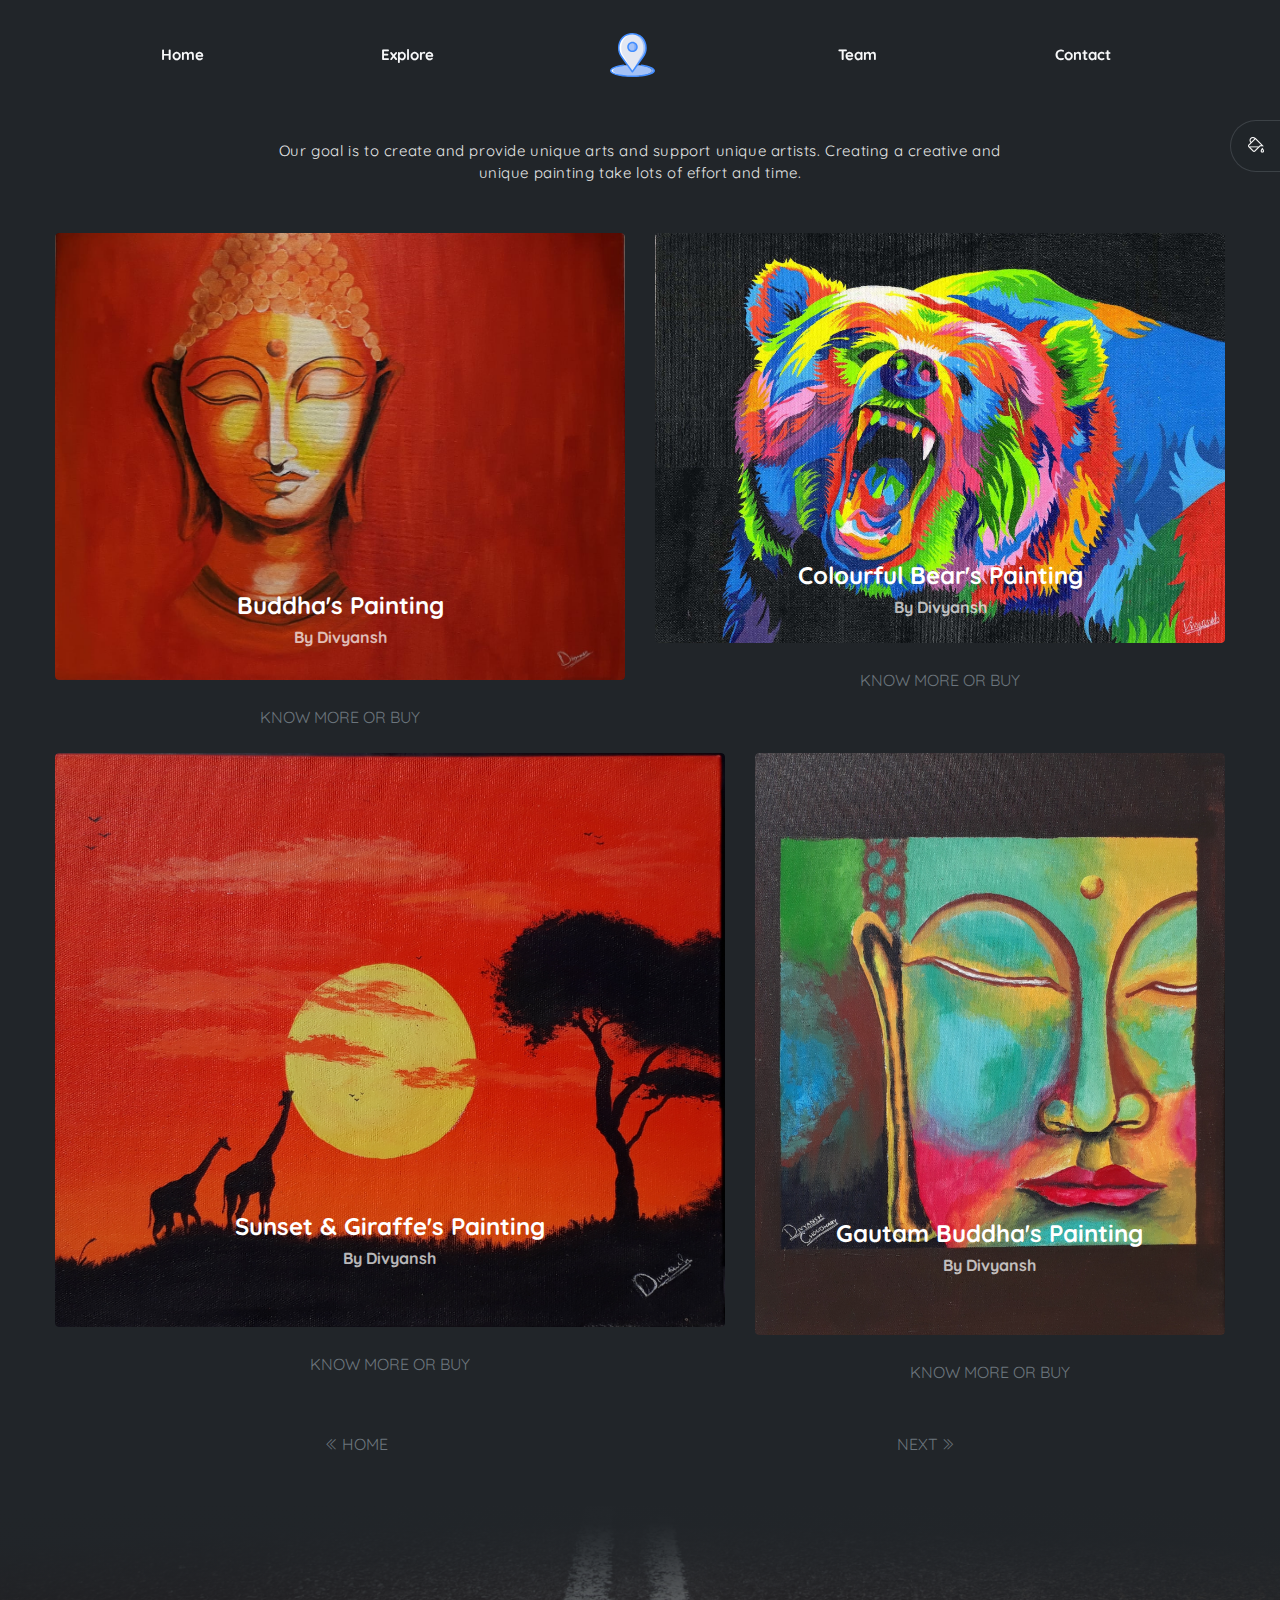
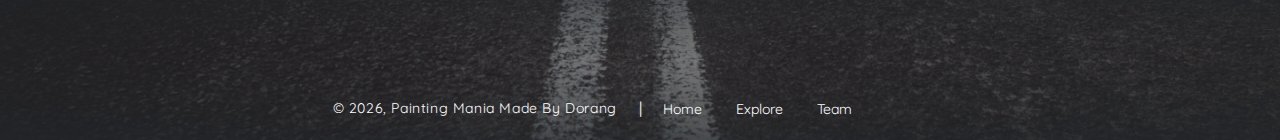
==== commit 3573adca: "fixed gap issue" ====
--- a/paintings/1/index.html
+++ b/paintings/1/index.html
@@ -5,7 +5,7 @@
     <meta name="viewport" content="width=device-width, initial-scale=1, shrink-to-fit=no">
     <meta name="description" content="Painting Mania - Get a different perspective of the world with our paintings.">
     <meta name="author" content="Painting Mania">
-    <title>Painting Mania | Home</title>
+    <title>Painting Mania | Page 1</title>
     <!-- font icons -->
     <link rel="stylesheet" href="/assets/vendors/themify-icons/css/themify-icons.css">
 
@@ -123,12 +123,12 @@
                 </div>
             </div>
             
-           
-
         </div><!-- end of row -->
 
-        <a href="/" style="margin-right: 40vh;"><i class="ti-angle-double-left angle"></i> HOME</a>
-        <a href="/paintings/2" style="margin-left: 40vh;">NEXT <i class="ti-angle-double-right angle"></i></a>
+        <div class="d-flex w-100" style="justify-content: space-around;">
+            <a href="/"><i class="ti-angle-double-left angle"></i> HOME</a>
+            <a href="/paintings/2">NEXT <i class="ti-angle-double-right angle"></i></a>
+        </div>
 
     </div> <!-- end of page container -->
 
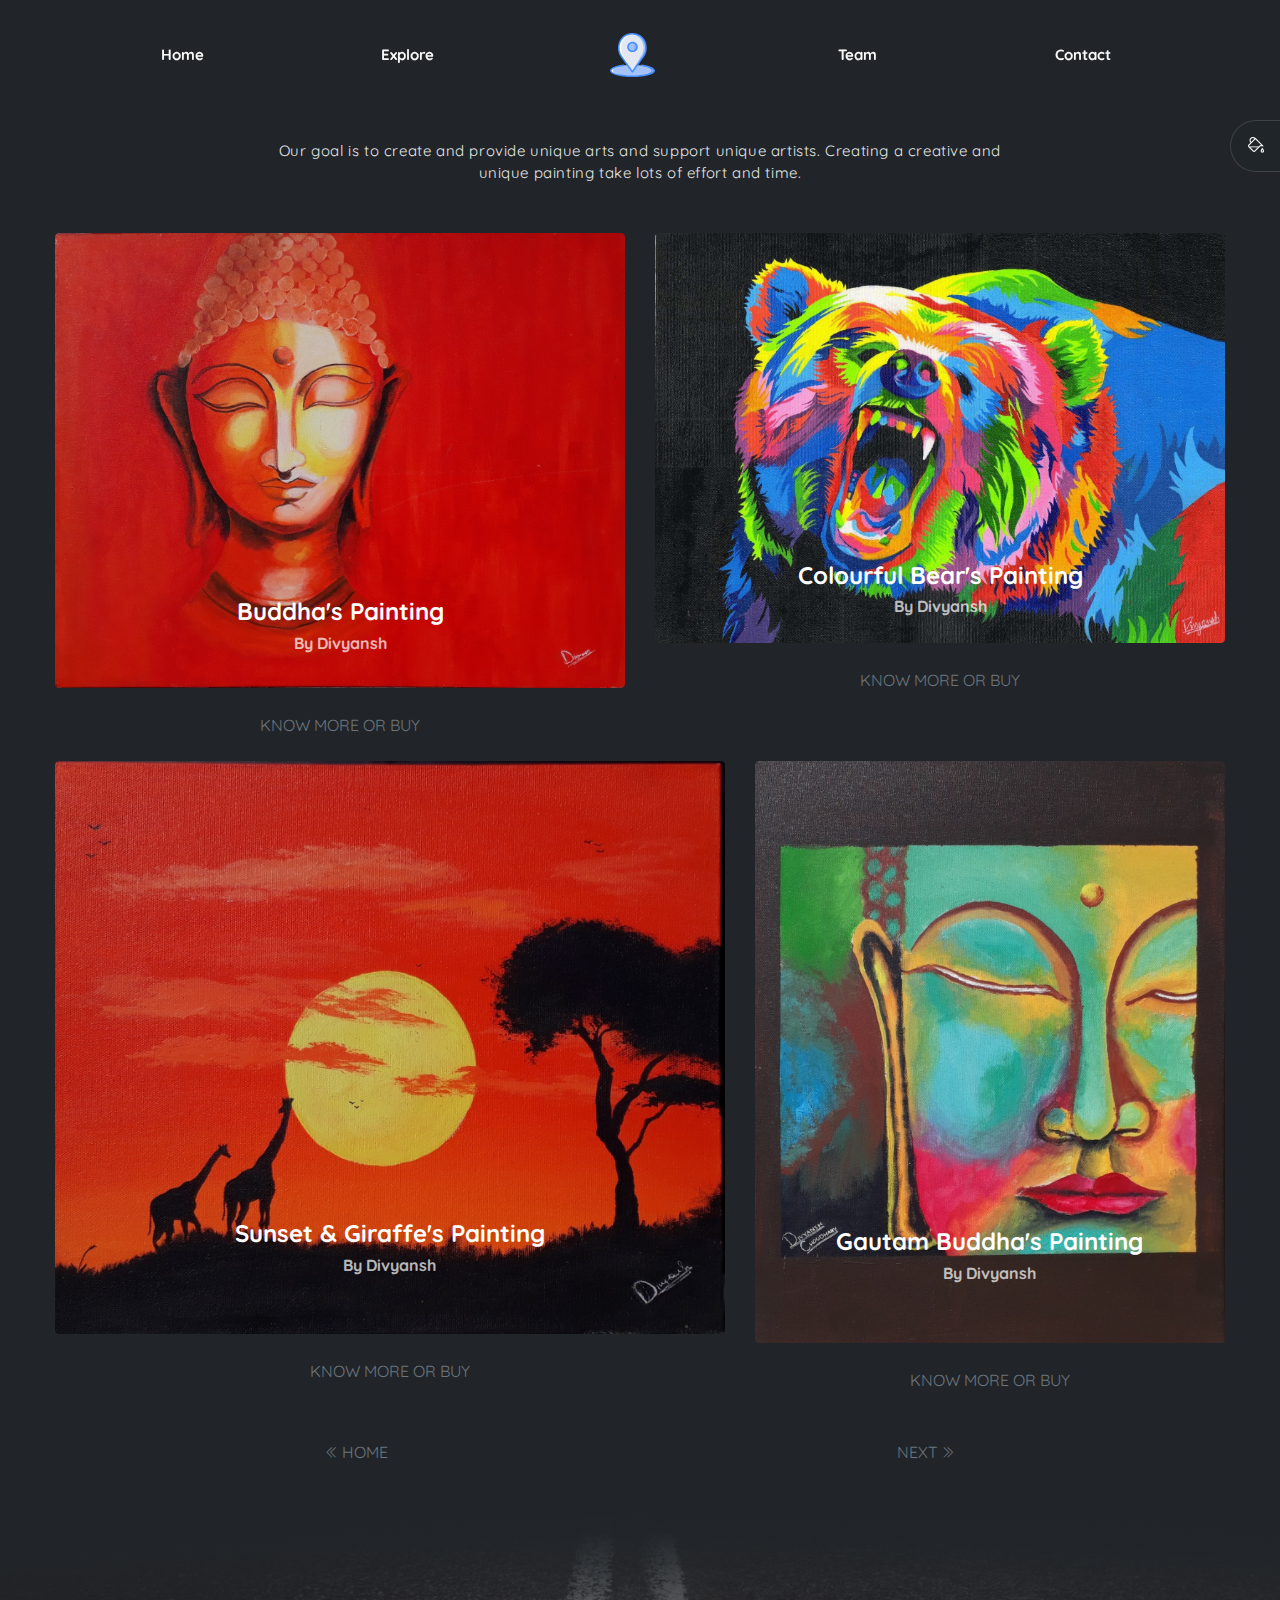
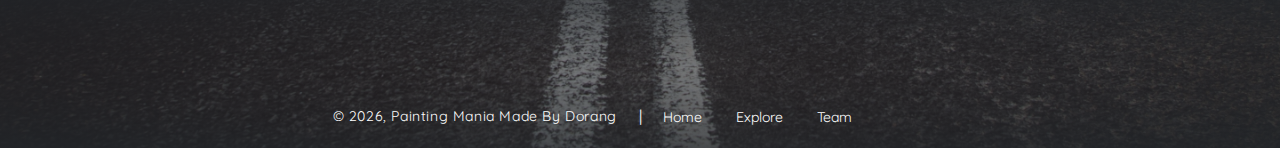
==== commit c610c587: "added low quality images" ====
--- a/paintings/1/index.html
+++ b/paintings/1/index.html
@@ -52,7 +52,7 @@
             <div class="row mb-4">
                 <div class="col-md-6">
                     <a href="javascript:void(0)" class="overlay-img">
-                        <img src="/assets/imgs/img-1.jpg" alt="Buddha's painting">  
+                        <img src="/assets/low_quality_paintings_images/30x24_inches_Bhuddha_id_000001.jpeg" alt="Buddha's painting">  
                         <div class="overlay"></div> 
                         <div class="des">
                             <h1 class="title">Buddha's Painting</h1>
@@ -69,7 +69,7 @@
                 </div>
                 <div class="col-md-6">
                     <a href="javascript:void(0)" class="overlay-img">
-                        <img src="/assets/painting/17x12.5_inches_colourful_bear_5000.jpg" alt="Colourful Bear's Painting">  
+                        <img src="/assets/low_quality_paintings_images/17x12.5_inches_colourful_bear_id_000004.jpeg" alt="Colourful Bear's Painting">  
                         <div class="overlay"></div> 
                         <div class="des">
                             <h1 class="title">Colourful Bear's Painting</h1>
@@ -89,7 +89,7 @@
             <div class="row mb-4">
                 <div class="col-md-7">
                     <a href="javascript:void(0)" class="overlay-img">
-                        <img src="/assets/painting/12x14_inches_sunset_with_giraffe_2000.jpg" alt="Sunset & Giraffe's painting">  
+                        <img src="/assets/low_quality_paintings_images/12x14_inches_sunset_with_giraffe_id_000005.jpeg" alt="Sunset & Giraffe's painting">  
                         <div class="overlay"></div> 
                         <div class="des">
                             <h1 class="title">Sunset & Giraffe's Painting</h1>
@@ -106,7 +106,7 @@
                 </div>
                 <div class="col-md-5">
                     <a href="javascript:void(0)" class="overlay-img">
-                        <img src="/assets/painting/18x24_inches_Gautam_Buddha_4500.jpg" alt="Gautam Buddha's Painting">  
+                        <img src="/assets/low_quality_paintings_images/18x24_inches_Gautam_Buddha_id_000006.jpeg" alt="Gautam Buddha's Painting">  
                         <div class="overlay"></div> 
                         <div class="des">
                             <h1 class="title">Gautam Buddha's Painting</h1>
